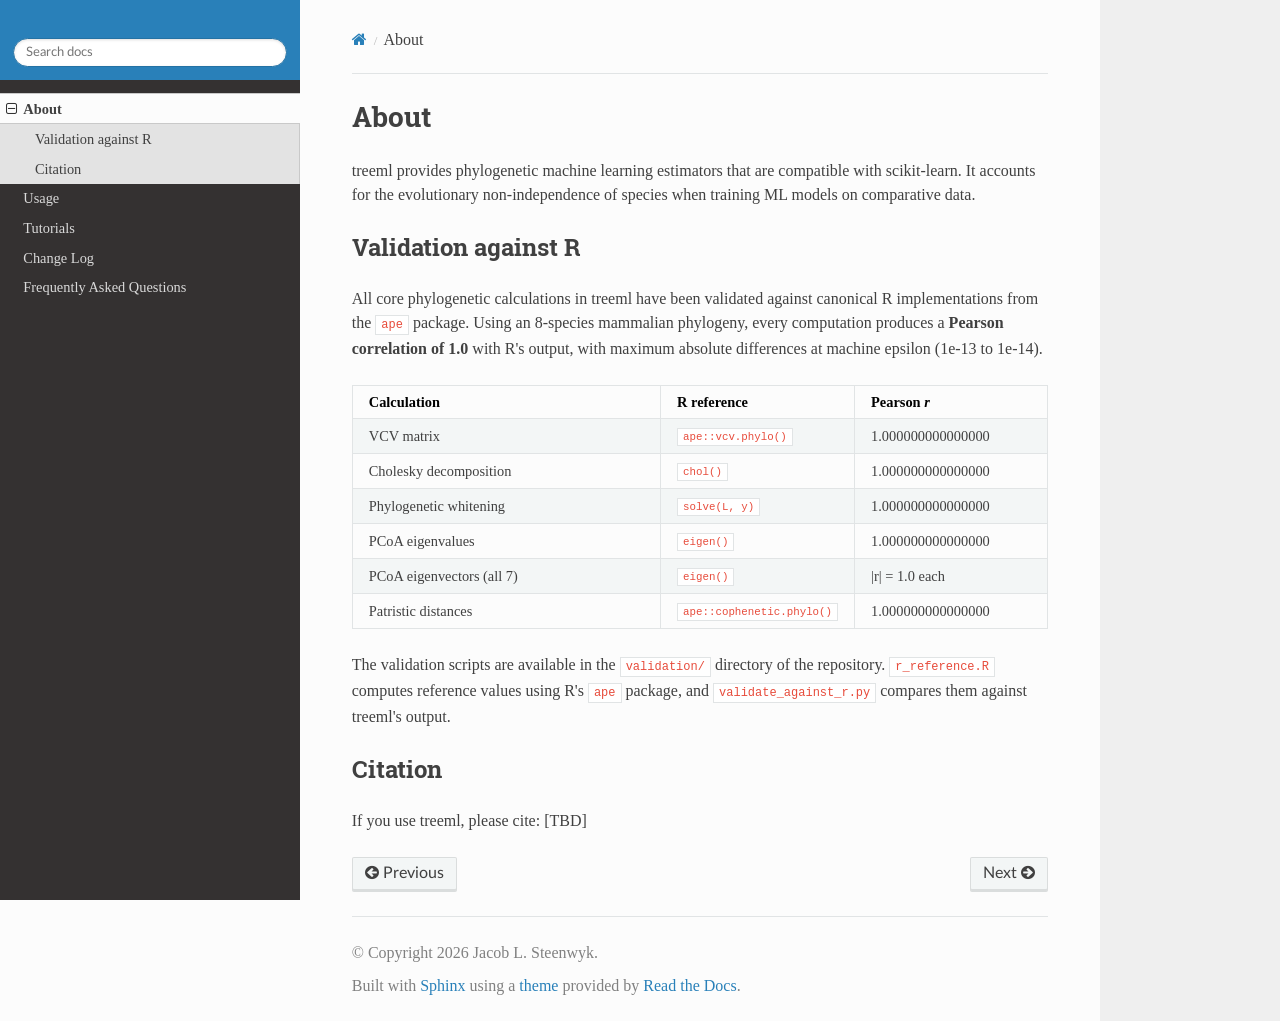
==== about/index.html @ 8e04c106 "Deploying to gh-pages from  @ e925adf69f812563e2891f5ac5f621427a673bbd 🚀" ====
<!DOCTYPE html>
<html class="writer-html5" lang="en" data-content_root="../">
<head>
  <meta charset="utf-8" /><meta name="viewport" content="width=device-width, initial-scale=1" />

  <meta name="viewport" content="width=device-width, initial-scale=1.0" />
  <title>About &mdash; treeml  documentation</title>
      <link rel="stylesheet" type="text/css" href="../_static/pygments.css?v=b86133f3" />
      <link rel="stylesheet" type="text/css" href="../_static/css/theme.css?v=9edc463e" />
      <link rel="stylesheet" type="text/css" href="../_static/custom.css?v=970f03b7" />

  
      <script src="../_static/jquery.js?v=5d32c60e"></script>
      <script src="../_static/_sphinx_javascript_frameworks_compat.js?v=2cd50e6c"></script>
      <script src="../_static/documentation_options.js?v=5929fcd5"></script>
      <script src="../_static/doctools.js?v=fd6eb6e6"></script>
      <script src="../_static/sphinx_highlight.js?v=6ffebe34"></script>
    <script src="../_static/js/theme.js"></script>
    <link rel="index" title="Index" href="../genindex.html" />
    <link rel="search" title="Search" href="../search.html" />
    <link rel="next" title="Usage" href="../usage/index.html" />
    <link rel="prev" title="treeml" href="../index.html" /> 
</head>

<body class="wy-body-for-nav"> 
  <div class="wy-grid-for-nav">
    <nav data-toggle="wy-nav-shift" class="wy-nav-side">
      <div class="wy-side-scroll">
        <div class="wy-side-nav-search" >

          
          
          <a href="../index.html">
            
          </a>
<div role="search">
  <form id="rtd-search-form" class="wy-form" action="../search.html" method="get">
    <input type="text" name="q" placeholder="Search docs" aria-label="Search docs" />
    <input type="hidden" name="check_keywords" value="yes" />
    <input type="hidden" name="area" value="default" />
  </form>
</div>
        </div><div class="wy-menu wy-menu-vertical" data-spy="affix" role="navigation" aria-label="Navigation menu">
              <ul class="current">
<li class="toctree-l1 current"><a class="current reference internal" href="#">About</a><ul>
<li class="toctree-l2"><a class="reference internal" href="#validation-against-r">Validation against R</a></li>
<li class="toctree-l2"><a class="reference internal" href="#citation">Citation</a></li>
</ul>
</li>
<li class="toctree-l1"><a class="reference internal" href="../usage/index.html">Usage</a></li>
<li class="toctree-l1"><a class="reference internal" href="../tutorials/index.html">Tutorials</a></li>
<li class="toctree-l1"><a class="reference internal" href="../change_log/index.html">Change Log</a></li>
<li class="toctree-l1"><a class="reference internal" href="../frequently_asked_questions/index.html">Frequently Asked Questions</a></li>
</ul>

        </div>
      </div>
    </nav>

    <section data-toggle="wy-nav-shift" class="wy-nav-content-wrap"><nav class="wy-nav-top" aria-label="Mobile navigation menu" >
          <i data-toggle="wy-nav-top" class="fa fa-bars"></i>
          <a href="../index.html">treeml</a>
      </nav>

      <div class="wy-nav-content">
        <div class="rst-content">
          <div role="navigation" aria-label="Page navigation">
  <ul class="wy-breadcrumbs">
      <li><a href="../index.html" class="icon icon-home" aria-label="Home"></a></li>
      <li class="breadcrumb-item active">About</li>
      <li class="wy-breadcrumbs-aside">
      </li>
  </ul>
  <hr/>
</div>
          <div role="main" class="document" itemscope="itemscope" itemtype="http://schema.org/Article">
           <div itemprop="articleBody">
             
  <section id="about">
<h1>About<a class="headerlink" href="#about" title="Link to this heading"></a></h1>
<p>treeml provides phylogenetic machine learning estimators that are compatible with
scikit-learn. It accounts for the evolutionary non-independence of species when
training ML models on comparative data.</p>
<section id="validation-against-r">
<h2>Validation against R<a class="headerlink" href="#validation-against-r" title="Link to this heading"></a></h2>
<p>All core phylogenetic calculations in treeml have been validated against canonical
R implementations from the <code class="docutils literal notranslate"><span class="pre">ape</span></code> package. Using an 8-species mammalian phylogeny,
every computation produces a <strong>Pearson correlation of 1.0</strong> with R's output, with
maximum absolute differences at machine epsilon (1e-13 to 1e-14).</p>
<table class="docutils align-default">
<colgroup>
<col style="width: 44.4%" />
<col style="width: 27.8%" />
<col style="width: 27.8%" />
</colgroup>
<thead>
<tr class="row-odd"><th class="head"><p>Calculation</p></th>
<th class="head"><p>R reference</p></th>
<th class="head"><p>Pearson <em>r</em></p></th>
</tr>
</thead>
<tbody>
<tr class="row-even"><td><p>VCV matrix</p></td>
<td><p><code class="docutils literal notranslate"><span class="pre">ape::vcv.phylo()</span></code></p></td>
<td><p>1.000000000000000</p></td>
</tr>
<tr class="row-odd"><td><p>Cholesky decomposition</p></td>
<td><p><code class="docutils literal notranslate"><span class="pre">chol()</span></code></p></td>
<td><p>1.000000000000000</p></td>
</tr>
<tr class="row-even"><td><p>Phylogenetic whitening</p></td>
<td><p><code class="docutils literal notranslate"><span class="pre">solve(L,</span> <span class="pre">y)</span></code></p></td>
<td><p>1.000000000000000</p></td>
</tr>
<tr class="row-odd"><td><p>PCoA eigenvalues</p></td>
<td><p><code class="docutils literal notranslate"><span class="pre">eigen()</span></code></p></td>
<td><p>1.000000000000000</p></td>
</tr>
<tr class="row-even"><td><p>PCoA eigenvectors (all 7)</p></td>
<td><p><code class="docutils literal notranslate"><span class="pre">eigen()</span></code></p></td>
<td><p>|r| = 1.0 each</p></td>
</tr>
<tr class="row-odd"><td><p>Patristic distances</p></td>
<td><p><code class="docutils literal notranslate"><span class="pre">ape::cophenetic.phylo()</span></code></p></td>
<td><p>1.000000000000000</p></td>
</tr>
</tbody>
</table>
<p>The validation scripts are available in the <code class="docutils literal notranslate"><span class="pre">validation/</span></code> directory of the
repository. <code class="docutils literal notranslate"><span class="pre">r_reference.R</span></code> computes reference values using R's <code class="docutils literal notranslate"><span class="pre">ape</span></code> package,
and <code class="docutils literal notranslate"><span class="pre">validate_against_r.py</span></code> compares them against treeml's output.</p>
</section>
<section id="citation">
<h2>Citation<a class="headerlink" href="#citation" title="Link to this heading"></a></h2>
<p>If you use treeml, please cite: [TBD]</p>
</section>
</section>


           </div>
          </div>
          <footer><div class="rst-footer-buttons" role="navigation" aria-label="Footer">
        <a href="../index.html" class="btn btn-neutral float-left" title="treeml" accesskey="p" rel="prev"><span class="fa fa-arrow-circle-left" aria-hidden="true"></span> Previous</a>
        <a href="../usage/index.html" class="btn btn-neutral float-right" title="Usage" accesskey="n" rel="next">Next <span class="fa fa-arrow-circle-right" aria-hidden="true"></span></a>
    </div>

  <hr/>

  <div role="contentinfo">
    <p>&#169; Copyright 2026 Jacob L. Steenwyk.</p>
  </div>

  Built with <a href="https://www.sphinx-doc.org/">Sphinx</a> using a
    <a href="https://github.com/readthedocs/sphinx_rtd_theme">theme</a>
    provided by <a href="https://readthedocs.org">Read the Docs</a>.
   

</footer>
        </div>
      </div>
    </section>
  </div>
  <script>
      jQuery(function () {
          SphinxRtdTheme.Navigation.enable(true);
      });
  </script> 

</body>
</html>
---- _static/pygments.css ----
pre { line-height: 125%; }
td.linenos .normal { color: inherit; background-color: transparent; padding-left: 5px; padding-right: 5px; }
span.linenos { color: inherit; background-color: transparent; padding-left: 5px; padding-right: 5px; }
td.linenos .special { color: #000000; background-color: #ffffc0; padding-left: 5px; padding-right: 5px; }
span.linenos.special { color: #000000; background-color: #ffffc0; padding-left: 5px; padding-right: 5px; }
.highlight .hll { background-color: #ffffcc }
.highlight { background: #f8f8f8; }
.highlight .c { color: #3D7B7B; font-style: italic } /* Comment */
.highlight .err { border: 1px solid #F00 } /* Error */
.highlight .k { color: #008000; font-weight: bold } /* Keyword */
.highlight .o { color: #666 } /* Operator */
.highlight .ch { color: #3D7B7B; font-style: italic } /* Comment.Hashbang */
.highlight .cm { color: #3D7B7B; font-style: italic } /* Comment.Multiline */
.highlight .cp { color: #9C6500 } /* Comment.Preproc */
.highlight .cpf { color: #3D7B7B; font-style: italic } /* Comment.PreprocFile */
.highlight .c1 { color: #3D7B7B; font-style: italic } /* Comment.Single */
.highlight .cs { color: #3D7B7B; font-style: italic } /* Comment.Special */
.highlight .gd { color: #A00000 } /* Generic.Deleted */
.highlight .ge { font-style: italic } /* Generic.Emph */
.highlight .ges { font-weight: bold; font-style: italic } /* Generic.EmphStrong */
.highlight .gr { color: #E40000 } /* Generic.Error */
.highlight .gh { color: #000080; font-weight: bold } /* Generic.Heading */
.highlight .gi { color: #008400 } /* Generic.Inserted */
.highlight .go { color: #717171 } /* Generic.Output */
.highlight .gp { color: #000080; font-weight: bold } /* Generic.Prompt */
.highlight .gs { font-weight: bold } /* Generic.Strong */
.highlight .gu { color: #800080; font-weight: bold } /* Generic.Subheading */
.highlight .gt { color: #04D } /* Generic.Traceback */
.highlight .kc { color: #008000; font-weight: bold } /* Keyword.Constant */
.highlight .kd { color: #008000; font-weight: bold } /* Keyword.Declaration */
.highlight .kn { color: #008000; font-weight: bold } /* Keyword.Namespace */
.highlight .kp { color: #008000 } /* Keyword.Pseudo */
.highlight .kr { color: #008000; font-weight: bold } /* Keyword.Reserved */
.highlight .kt { color: #B00040 } /* Keyword.Type */
.highlight .m { color: #666 } /* Literal.Number */
.highlight .s { color: #BA2121 } /* Literal.String */
.highlight .na { color: #687822 } /* Name.Attribute */
.highlight .nb { color: #008000 } /* Name.Builtin */
.highlight .nc { color: #00F; font-weight: bold } /* Name.Class */
.highlight .no { color: #800 } /* Name.Constant */
.highlight .nd { color: #A2F } /* Name.Decorator */
.highlight .ni { color: #717171; font-weight: bold } /* Name.Entity */
.highlight .ne { color: #CB3F38; font-weight: bold } /* Name.Exception */
.highlight .nf { color: #00F } /* Name.Function */
.highlight .nl { color: #767600 } /* Name.Label */
.highlight .nn { color: #00F; font-weight: bold } /* Name.Namespace */
.highlight .nt { color: #008000; font-weight: bold } /* Name.Tag */
.highlight .nv { color: #19177C } /* Name.Variable */
.highlight .ow { color: #A2F; font-weight: bold } /* Operator.Word */
.highlight .w { color: #BBB } /* Text.Whitespace */
.highlight .mb { color: #666 } /* Literal.Number.Bin */
.highlight .mf { color: #666 } /* Literal.Number.Float */
.highlight .mh { color: #666 } /* Literal.Number.Hex */
.highlight .mi { color: #666 } /* Literal.Number.Integer */
.highlight .mo { color: #666 } /* Literal.Number.Oct */
.highlight .sa { color: #BA2121 } /* Literal.String.Affix */
.highlight .sb { color: #BA2121 } /* Literal.String.Backtick */
.highlight .sc { color: #BA2121 } /* Literal.String.Char */
.highlight .dl { color: #BA2121 } /* Literal.String.Delimiter */
.highlight .sd { color: #BA2121; font-style: italic } /* Literal.String.Doc */
.highlight .s2 { color: #BA2121 } /* Literal.String.Double */
.highlight .se { color: #AA5D1F; font-weight: bold } /* Literal.String.Escape */
.highlight .sh { color: #BA2121 } /* Literal.String.Heredoc */
.highlight .si { color: #A45A77; font-weight: bold } /* Literal.String.Interpol */
.highlight .sx { color: #008000 } /* Literal.String.Other */
.highlight .sr { color: #A45A77 } /* Literal.String.Regex */
.highlight .s1 { color: #BA2121 } /* Literal.String.Single */
.highlight .ss { color: #19177C } /* Literal.String.Symbol */
.highlight .bp { color: #008000 } /* Name.Builtin.Pseudo */
.highlight .fm { color: #00F } /* Name.Function.Magic */
.highlight .vc { color: #19177C } /* Name.Variable.Class */
.highlight .vg { color: #19177C } /* Name.Variable.Global */
.highlight .vi { color: #19177C } /* Name.Variable.Instance */
.highlight .vm { color: #19177C } /* Name.Variable.Magic */
.highlight .il { color: #666 } /* Literal.Number.Integer.Long */
---- _static/css/theme.css ----
html{box-sizing:border-box}*,:after,:before{box-sizing:inherit}article,aside,details,figcaption,figure,footer,header,hgroup,nav,section{display:block}audio,canvas,video{display:inline-block;*display:inline;*zoom:1}[hidden],audio:not([controls]){display:none}*{-webkit-box-sizing:border-box;-moz-box-sizing:border-box;box-sizing:border-box}html{font-size:100%;-webkit-text-size-adjust:100%;-ms-text-size-adjust:100%}body{margin:0}a:active,a:hover{outline:0}abbr[title]{border-bottom:1px dotted}b,strong{font-weight:700}blockquote{margin:0}dfn{font-style:italic}ins{background:#ff9;text-decoration:none}ins,mark{color:#000}mark{background:#ff0;font-style:italic;font-weight:700}.rst-content code,.rst-content tt,code,kbd,pre,samp{font-family:monospace,serif;_font-family:courier new,monospace;font-size:1em}pre{white-space:pre}q{quotes:none}q:after,q:before{content:"";content:none}small{font-size:85%}sub,sup{font-size:75%;line-height:0;position:relative;vertical-align:baseline}sup{top:-.5em}sub{bottom:-.25em}dl,ol,ul{margin:0;padding:0;list-style:none;list-style-image:none}li{list-style:none}dd{margin:0}img{border:0;-ms-interpolation-mode:bicubic;vertical-align:middle;max-width:100%}svg:not(:root){overflow:hidden}figure,form{margin:0}label{cursor:pointer}button,input,select,textarea{font-size:100%;margin:0;vertical-align:baseline;*vertical-align:middle}button,input{line-height:normal}button,input[type=button],input[type=reset],input[type=submit]{cursor:pointer;-webkit-appearance:button;*overflow:visible}button[disabled],input[disabled]{cursor:default}input[type=search]{-webkit-appearance:textfield;-moz-box-sizing:content-box;-webkit-box-sizing:content-box;box-sizing:content-box}textarea{resize:vertical}table{border-collapse:collapse;border-spacing:0}td{vertical-align:top}.chromeframe{margin:.2em 0;background:#ccc;color:#000;padding:.2em 0}.ir{display:block;border:0;text-indent:-999em;overflow:hidden;background-color:transparent;background-repeat:no-repeat;text-align:left;direction:ltr;*line-height:0}.ir br{display:none}.hidden{display:none!important;visibility:hidden}.visuallyhidden{border:0;clip:rect(0 0 0 0);height:1px;margin:-1px;overflow:hidden;padding:0;position:absolute;width:1px}.visuallyhidden.focusable:active,.visuallyhidden.focusable:focus{clip:auto;height:auto;margin:0;overflow:visible;position:static;width:auto}.invisible{visibility:hidden}.relative{position:relative}big,small{font-size:100%}@media print{body,html,section{background:none!important}*{box-shadow:none!important;text-shadow:none!important;filter:none!important;-ms-filter:none!important}a,a:visited{text-decoration:underline}.ir a:after,a[href^="#"]:after,a[href^="javascript:"]:after{content:""}blockquote,pre{page-break-inside:avoid}thead{display:table-header-group}img,tr{page-break-inside:avoid}img{max-width:100%!important}@page{margin:.5cm}.rst-content .toctree-wrapper>p.caption,h2,h3,p{orphans:3;widows:3}.rst-content .toctree-wrapper>p.caption,h2,h3{page-break-after:avoid}}.btn,.fa:before,.icon:before,.rst-content .admonition,.rst-content .admonition-title:before,.rst-content .admonition-todo,.rst-content .attention,.rst-content .caution,.rst-content .code-block-caption .headerlink:before,.rst-content .danger,.rst-content .eqno .headerlink:before,.rst-content .error,.rst-content .hint,.rst-content .important,.rst-content .note,.rst-content .seealso,.rst-content .tip,.rst-content .warning,.rst-content code.download span:first-child:before,.rst-content dl dt .headerlink:before,.rst-content h1 .headerlink:before,.rst-content h2 .headerlink:before,.rst-content h3 .headerlink:before,.rst-content h4 .headerlink:before,.rst-content h5 .headerlink:before,.rst-content h6 .headerlink:before,.rst-content p.caption .headerlink:before,.rst-content p .headerlink:before,.rst-content table>caption .headerlink:before,.rst-content tt.download span:first-child:before,.wy-alert,.wy-dropdown .caret:before,.wy-inline-validate.wy-inline-validate-danger .wy-input-context:before,.wy-inline-validate.wy-inline-validate-info .wy-input-context:before,.wy-inline-validate.wy-inline-validate-success .wy-input-context:before,.wy-inline-validate.wy-inline-validate-warning .wy-input-context:before,.wy-menu-vertical li.current>a button.toctree-expand:before,.wy-menu-vertical li.on a button.toctree-expand:before,.wy-menu-vertical li button.toctree-expand:before,input[type=color],input[type=date],input[type=datetime-local],input[type=datetime],input[type=email],input[type=month],input[type=number],input[type=password],input[type=search],input[type=tel],input[type=text],input[type=time],input[type=url],input[type=week],select,textarea{-webkit-font-smoothing:antialiased}.clearfix{*zoom:1}.clearfix:after,.clearfix:before{display:table;content:""}.clearfix:after{clear:both}/*!
 *  Font Awesome 4.7.0 by @davegandy - http://fontawesome.io - @fontawesome
 *  License - http://fontawesome.io/license (Font: SIL OFL 1.1, CSS: MIT License)
 */@font-face{font-family:FontAwesome;src:url(fonts/fontawesome-webfont.eot?674f50d287a8c48dc19ba404d20fe713);src:url(fonts/fontawesome-webfont.eot?674f50d287a8c48dc19ba404d20fe713?#iefix&v=4.7.0) format("embedded-opentype"),url(fonts/fontawesome-webfont.woff2?af7ae505a9eed503f8b8e6982036873e) format("woff2"),url(fonts/fontawesome-webfont.woff?fee66e712a8a08eef5805a46892932ad) format("woff"),url(fonts/fontawesome-webfont.ttf?b06871f281fee6b241d60582ae9369b9) format("truetype"),url(fonts/fontawesome-webfont.svg?912ec66d7572ff821749319396470bde#fontawesomeregular) format("svg");font-weight:400;font-style:normal}.fa,.icon,.rst-content .admonition-title,.rst-content .code-block-caption .headerlink,.rst-content .eqno .headerlink,.rst-content code.download span:first-child,.rst-content dl dt .headerlink,.rst-content h1 .headerlink,.rst-content h2 .headerlink,.rst-content h3 .headerlink,.rst-content h4 .headerlink,.rst-content h5 .headerlink,.rst-content h6 .headerlink,.rst-content p.caption .headerlink,.rst-content p .headerlink,.rst-content table>caption .headerlink,.rst-content tt.download span:first-child,.wy-menu-vertical li.current>a button.toctree-expand,.wy-menu-vertical li.on a button.toctree-expand,.wy-menu-vertical li button.toctree-expand{display:inline-block;font:normal normal normal 14px/1 FontAwesome;font-size:inherit;text-rendering:auto;-webkit-font-smoothing:antialiased;-moz-osx-font-smoothing:grayscale}.fa-lg{font-size:1.33333em;line-height:.75em;vertical-align:-15%}.fa-2x{font-size:2em}.fa-3x{font-size:3em}.fa-4x{font-size:4em}.fa-5x{font-size:5em}.fa-fw{width:1.28571em;text-align:center}.fa-ul{padding-left:0;margin-left:2.14286em;list-style-type:none}.fa-ul>li{position:relative}.fa-li{position:absolute;left:-2.14286em;width:2.14286em;top:.14286em;text-align:center}.fa-li.fa-lg{left:-1.85714em}.fa-border{padding:.2em .25em .15em;border:.08em solid #eee;border-radius:.1em}.fa-pull-left{float:left}.fa-pull-right{float:right}.fa-pull-left.icon,.fa.fa-pull-left,.rst-content .code-block-caption .fa-pull-left.headerlink,.rst-content .eqno .fa-pull-left.headerlink,.rst-content .fa-pull-left.admonition-title,.rst-content code.download span.fa-pull-left:first-child,.rst-content dl dt .fa-pull-left.headerlink,.rst-content h1 .fa-pull-left.headerlink,.rst-content h2 .fa-pull-left.headerlink,.rst-content h3 .fa-pull-left.headerlink,.rst-content h4 .fa-pull-left.headerlink,.rst-content h5 .fa-pull-left.headerlink,.rst-content h6 .fa-pull-left.headerlink,.rst-content p .fa-pull-left.headerlink,.rst-content table>caption .fa-pull-left.headerlink,.rst-content tt.download span.fa-pull-left:first-child,.wy-menu-vertical li.current>a button.fa-pull-left.toctree-expand,.wy-menu-vertical li.on a button.fa-pull-left.toctree-expand,.wy-menu-vertical li button.fa-pull-left.toctree-expand{margin-right:.3em}.fa-pull-right.icon,.fa.fa-pull-right,.rst-content .code-block-caption .fa-pull-right.headerlink,.rst-content .eqno .fa-pull-right.headerlink,.rst-content .fa-pull-right.admonition-title,.rst-content code.download span.fa-pull-right:first-child,.rst-content dl dt .fa-pull-right.headerlink,.rst-content h1 .fa-pull-right.headerlink,.rst-content h2 .fa-pull-right.headerlink,.rst-content h3 .fa-pull-right.headerlink,.rst-content h4 .fa-pull-right.headerlink,.rst-content h5 .fa-pull-right.headerlink,.rst-content h6 .fa-pull-right.headerlink,.rst-content p .fa-pull-right.headerlink,.rst-content table>caption .fa-pull-right.headerlink,.rst-content tt.download span.fa-pull-right:first-child,.wy-menu-vertical li.current>a button.fa-pull-right.toctree-expand,.wy-menu-vertical li.on a button.fa-pull-right.toctree-expand,.wy-menu-vertical li button.fa-pull-right.toctree-expand{margin-left:.3em}.pull-right{float:right}.pull-left{float:left}.fa.pull-left,.pull-left.icon,.rst-content .code-block-caption .pull-left.headerlink,.rst-content .eqno .pull-left.headerlink,.rst-content .pull-left.admonition-title,.rst-content code.download span.pull-left:first-child,.rst-content dl dt .pull-left.headerlink,.rst-content h1 .pull-left.headerlink,.rst-content h2 .pull-left.headerlink,.rst-content h3 .pull-left.headerlink,.rst-content h4 .pull-left.headerlink,.rst-content h5 .pull-left.headerlink,.rst-content h6 .pull-left.headerlink,.rst-content p .pull-left.headerlink,.rst-content table>caption .pull-left.headerlink,.rst-content tt.download span.pull-left:first-child,.wy-menu-vertical li.current>a button.pull-left.toctree-expand,.wy-menu-vertical li.on a button.pull-left.toctree-expand,.wy-menu-vertical li button.pull-left.toctree-expand{margin-right:.3em}.fa.pull-right,.pull-right.icon,.rst-content .code-block-caption .pull-right.headerlink,.rst-content .eqno .pull-right.headerlink,.rst-content .pull-right.admonition-title,.rst-content code.download span.pull-right:first-child,.rst-content dl dt .pull-right.headerlink,.rst-content h1 .pull-right.headerlink,.rst-content h2 .pull-right.headerlink,.rst-content h3 .pull-right.headerlink,.rst-content h4 .pull-right.headerlink,.rst-content h5 .pull-right.headerlink,.rst-content h6 .pull-right.headerlink,.rst-content p .pull-right.headerlink,.rst-content table>caption .pull-right.headerlink,.rst-content tt.download span.pull-right:first-child,.wy-menu-vertical li.current>a button.pull-right.toctree-expand,.wy-menu-vertical li.on a button.pull-right.toctree-expand,.wy-menu-vertical li button.pull-right.toctree-expand{margin-left:.3em}.fa-spin{-webkit-animation:fa-spin 2s linear infinite;animation:fa-spin 2s linear infinite}.fa-pulse{-webkit-animation:fa-spin 1s steps(8) infinite;animation:fa-spin 1s steps(8) infinite}@-webkit-keyframes fa-spin{0%{-webkit-transform:rotate(0deg);transform:rotate(0deg)}to{-webkit-transform:rotate(359deg);transform:rotate(359deg)}}@keyframes fa-spin{0%{-webkit-transform:rotate(0deg);transform:rotate(0deg)}to{-webkit-transform:rotate(359deg);transform:rotate(359deg)}}.fa-rotate-90{-ms-filter:"progid:DXImageTransform.Microsoft.BasicImage(rotation=1)";-webkit-transform:rotate(90deg);-ms-transform:rotate(90deg);transform:rotate(90deg)}.fa-rotate-180{-ms-filter:"progid:DXImageTransform.Microsoft.BasicImage(rotation=2)";-webkit-transform:rotate(180deg);-ms-transform:rotate(180deg);transform:rotate(180deg)}.fa-rotate-270{-ms-filter:"progid:DXImageTransform.Microsoft.BasicImage(rotation=3)";-webkit-transform:rotate(270deg);-ms-transform:rotate(270deg);transform:rotate(270deg)}.fa-flip-horizontal{-ms-filter:"progid:DXImageTransform.Microsoft.BasicImage(rotation=0, mirror=1)";-webkit-transform:scaleX(-1);-ms-transform:scaleX(-1);transform:scaleX(-1)}.fa-flip-vertical{-ms-filter:"progid:DXImageTransform.Microsoft.BasicImage(rotation=2, mirror=1)";-webkit-transform:scaleY(-1);-ms-transform:scaleY(-1);transform:scaleY(-1)}:root .fa-flip-horizontal,:root .fa-flip-vertical,:root .fa-rotate-90,:root .fa-rotate-180,:root .fa-rotate-270{filter:none}.fa-stack{position:relative;display:inline-block;width:2em;height:2em;line-height:2em;vertical-align:middle}.fa-stack-1x,.fa-stack-2x{position:absolute;left:0;width:100%;text-align:center}.fa-stack-1x{line-height:inherit}.fa-stack-2x{font-size:2em}.fa-inverse{color:#fff}.fa-glass:before{content:""}.fa-music:before{content:""}.fa-search:before,.icon-search:before{content:""}.fa-envelope-o:before{content:""}.fa-heart:before{content:""}.fa-star:before{content:""}.fa-star-o:before{content:""}.fa-user:before{content:""}.fa-film:before{content:""}.fa-th-large:before{content:""}.fa-th:before{content:""}.fa-th-list:before{content:""}.fa-check:before{content:""}.fa-close:before,.fa-remove:before,.fa-times:before{content:""}.fa-search-plus:before{content:""}.fa-search-minus:before{content:""}.fa-power-off:before{content:""}.fa-signal:before{content:""}.fa-cog:before,.fa-gear:before{content:""}.fa-trash-o:before{content:""}.fa-home:before,.icon-home:before{content:""}.fa-file-o:before{content:""}.fa-clock-o:before{content:""}.fa-road:before{content:""}.fa-download:before,.rst-content code.download span:first-child:before,.rst-content tt.download span:first-child:before{content:""}.fa-arrow-circle-o-down:before{content:""}.fa-arrow-circle-o-up:before{content:""}.fa-inbox:before{content:""}.fa-play-circle-o:before{content:""}.fa-repeat:before,.fa-rotate-right:before{content:""}.fa-refresh:before{content:""}.fa-list-alt:before{content:""}.fa-lock:before{content:""}.fa-flag:before{content:""}.fa-headphones:before{content:""}.fa-volume-off:before{content:""}.fa-volume-down:before{content:""}.fa-volume-up:before{content:""}.fa-qrcode:before{content:""}.fa-barcode:before{content:""}.fa-tag:before{content:""}.fa-tags:before{content:""}.fa-book:before,.icon-book:before{content:""}.fa-bookmark:before{content:""}.fa-print:before{content:""}.fa-camera:before{content:""}.fa-font:before{content:""}.fa-bold:before{content:""}.fa-italic:before{content:""}.fa-text-height:before{content:""}.fa-text-width:before{content:""}.fa-align-left:before{content:""}.fa-align-center:before{content:""}.fa-align-right:before{content:""}.fa-align-justify:before{content:""}.fa-list:before{content:""}.fa-dedent:before,.fa-outdent:before{content:""}.fa-indent:before{content:""}.fa-video-camera:before{content:""}.fa-image:before,.fa-photo:before,.fa-picture-o:before{content:""}.fa-pencil:before{content:""}.fa-map-marker:before{content:""}.fa-adjust:before{content:""}.fa-tint:before{content:""}.fa-edit:before,.fa-pencil-square-o:before{content:""}.fa-share-square-o:before{content:""}.fa-check-square-o:before{content:""}.fa-arrows:before{content:""}.fa-step-backward:before{content:""}.fa-fast-backward:before{content:""}.fa-backward:before{content:""}.fa-play:before{content:""}.fa-pause:before{content:""}.fa-stop:before{content:""}.fa-forward:before{content:""}.fa-fast-forward:before{content:""}.fa-step-forward:before{content:""}.fa-eject:before{content:""}.fa-chevron-left:before{content:""}.fa-chevron-right:before{content:""}.fa-plus-circle:before{content:""}.fa-minus-circle:before{content:""}.fa-times-circle:before,.wy-inline-validate.wy-inline-validate-danger .wy-input-context:before{content:""}.fa-check-circle:before,.wy-inline-validate.wy-inline-validate-success .wy-input-context:before{content:""}.fa-question-circle:before{content:""}.fa-info-circle:before{content:""}.fa-crosshairs:before{content:""}.fa-times-circle-o:before{content:""}.fa-check-circle-o:before{content:""}.fa-ban:before{content:""}.fa-arrow-left:before{content:""}.fa-arrow-right:before{content:""}.fa-arrow-up:before{content:""}.fa-arrow-down:before{content:""}.fa-mail-forward:before,.fa-share:before{content:""}.fa-expand:before{content:""}.fa-compress:before{content:""}.fa-plus:before{content:""}.fa-minus:before{content:""}.fa-asterisk:before{content:""}.fa-exclamation-circle:before,.rst-content .admonition-title:before,.wy-inline-validate.wy-inline-validate-info .wy-input-context:before,.wy-inline-validate.wy-inline-validate-warning .wy-input-context:before{content:""}.fa-gift:before{content:""}.fa-leaf:before{content:""}.fa-fire:before,.icon-fire:before{content:""}.fa-eye:before{content:""}.fa-eye-slash:before{content:""}.fa-exclamation-triangle:before,.fa-warning:before{content:""}.fa-plane:before{content:""}.fa-calendar:before{content:""}.fa-random:before{content:""}.fa-comment:before{content:""}.fa-magnet:before{content:""}.fa-chevron-up:before{content:""}.fa-chevron-down:before{content:""}.fa-retweet:before{content:""}.fa-shopping-cart:before{content:""}.fa-folder:before{content:""}.fa-folder-open:before{content:""}.fa-arrows-v:before{content:""}.fa-arrows-h:before{content:""}.fa-bar-chart-o:before,.fa-bar-chart:before{content:""}.fa-twitter-square:before{content:""}.fa-facebook-square:before{content:""}.fa-camera-retro:before{content:""}.fa-key:before{content:""}.fa-cogs:before,.fa-gears:before{content:""}.fa-comments:before{content:""}.fa-thumbs-o-up:before{content:""}.fa-thumbs-o-down:before{content:""}.fa-star-half:before{content:""}.fa-heart-o:before{content:""}.fa-sign-out:before{content:""}.fa-linkedin-square:before{content:""}.fa-thumb-tack:before{content:""}.fa-external-link:before{content:""}.fa-sign-in:before{content:""}.fa-trophy:before{content:""}.fa-github-square:before{content:""}.fa-upload:before{content:""}.fa-lemon-o:before{content:""}.fa-phone:before{content:""}.fa-square-o:before{content:""}.fa-bookmark-o:before{content:""}.fa-phone-square:before{content:""}.fa-twitter:before{content:""}.fa-facebook-f:before,.fa-facebook:before{content:""}.fa-github:before,.icon-github:before{content:""}.fa-unlock:before{content:""}.fa-credit-card:before{content:""}.fa-feed:before,.fa-rss:before{content:""}.fa-hdd-o:before{content:""}.fa-bullhorn:before{content:""}.fa-bell:before{content:""}.fa-certificate:before{content:""}.fa-hand-o-right:before{content:""}.fa-hand-o-left:before{content:""}.fa-hand-o-up:before{content:""}.fa-hand-o-down:before{content:""}.fa-arrow-circle-left:before,.icon-circle-arrow-left:before{content:""}.fa-arrow-circle-right:before,.icon-circle-arrow-right:before{content:""}.fa-arrow-circle-up:before{content:""}.fa-arrow-circle-down:before{content:""}.fa-globe:before{content:""}.fa-wrench:before{content:""}.fa-tasks:before{content:""}.fa-filter:before{content:""}.fa-briefcase:before{content:""}.fa-arrows-alt:before{content:""}.fa-group:before,.fa-users:before{content:""}.fa-chain:before,.fa-link:before,.icon-link:before{content:""}.fa-cloud:before{content:""}.fa-flask:before{content:""}.fa-cut:before,.fa-scissors:before{content:""}.fa-copy:before,.fa-files-o:before{content:""}.fa-paperclip:before{content:""}.fa-floppy-o:before,.fa-save:before{content:""}.fa-square:before{content:""}.fa-bars:before,.fa-navicon:before,.fa-reorder:before{content:""}.fa-list-ul:before{content:""}.fa-list-ol:before{content:""}.fa-strikethrough:before{content:""}.fa-underline:before{content:""}.fa-table:before{content:""}.fa-magic:before{content:""}.fa-truck:before{content:""}.fa-pinterest:before{content:""}.fa-pinterest-square:before{content:""}.fa-google-plus-square:before{content:""}.fa-google-plus:before{content:""}.fa-money:before{content:""}.fa-caret-down:before,.icon-caret-down:before,.wy-dropdown .caret:before{content:""}.fa-caret-up:before{content:""}.fa-caret-left:before{content:""}.fa-caret-right:before{content:""}.fa-columns:before{content:""}.fa-sort:before,.fa-unsorted:before{content:""}.fa-sort-desc:before,.fa-sort-down:before{content:""}.fa-sort-asc:before,.fa-sort-up:before{content:""}.fa-envelope:before{content:""}.fa-linkedin:before{content:""}.fa-rotate-left:before,.fa-undo:before{content:""}.fa-gavel:before,.fa-legal:before{content:""}.fa-dashboard:before,.fa-tachometer:before{content:""}.fa-comment-o:before{content:""}.fa-comments-o:before{content:""}.fa-bolt:before,.fa-flash:before{content:""}.fa-sitemap:before{content:""}.fa-umbrella:before{content:""}.fa-clipboard:before,.fa-paste:before{content:""}.fa-lightbulb-o:before{content:""}.fa-exchange:before{content:""}.fa-cloud-download:before{content:""}.fa-cloud-upload:before{content:""}.fa-user-md:before{content:""}.fa-stethoscope:before{content:""}.fa-suitcase:before{content:""}.fa-bell-o:before{content:""}.fa-coffee:before{content:""}.fa-cutlery:before{content:""}.fa-file-text-o:before{content:""}.fa-building-o:before{content:""}.fa-hospital-o:before{content:""}.fa-ambulance:before{content:""}.fa-medkit:before{content:""}.fa-fighter-jet:before{content:""}.fa-beer:before{content:""}.fa-h-square:before{content:""}.fa-plus-square:before{content:""}.fa-angle-double-left:before{content:""}.fa-angle-double-right:before{content:""}.fa-angle-double-up:before{content:""}.fa-angle-double-down:before{content:""}.fa-angle-left:before{content:""}.fa-angle-right:before{content:""}.fa-angle-up:before{content:""}.fa-angle-down:before{content:""}.fa-desktop:before{content:""}.fa-laptop:before{content:""}.fa-tablet:before{content:""}.fa-mobile-phone:before,.fa-mobile:before{content:""}.fa-circle-o:before{content:""}.fa-quote-left:before{content:""}.fa-quote-right:before{content:""}.fa-spinner:before{content:""}.fa-circle:before{content:""}.fa-mail-reply:before,.fa-reply:before{content:""}.fa-github-alt:before{content:""}.fa-folder-o:before{content:""}.fa-folder-open-o:before{content:""}.fa-smile-o:before{content:""}.fa-frown-o:before{content:""}.fa-meh-o:before{content:""}.fa-gamepad:before{content:""}.fa-keyboard-o:before{content:""}.fa-flag-o:before{content:""}.fa-flag-checkered:before{content:""}.fa-terminal:before{content:""}.fa-code:before{content:""}.fa-mail-reply-all:before,.fa-reply-all:before{content:""}.fa-star-half-empty:before,.fa-star-half-full:before,.fa-star-half-o:before{content:""}.fa-location-arrow:before{content:""}.fa-crop:before{content:""}.fa-code-fork:before{content:""}.fa-chain-broken:before,.fa-unlink:before{content:""}.fa-question:before{content:""}.fa-info:before{content:""}.fa-exclamation:before{content:""}.fa-superscript:before{content:""}.fa-subscript:before{content:""}.fa-eraser:before{content:""}.fa-puzzle-piece:before{content:""}.fa-microphone:before{content:""}.fa-microphone-slash:before{content:""}.fa-shield:before{content:""}.fa-calendar-o:before{content:""}.fa-fire-extinguisher:before{content:""}.fa-rocket:before{content:""}.fa-maxcdn:before{content:""}.fa-chevron-circle-left:before{content:""}.fa-chevron-circle-right:before{content:""}.fa-chevron-circle-up:before{content:""}.fa-chevron-circle-down:before{content:""}.fa-html5:before{content:""}.fa-css3:before{content:""}.fa-anchor:before{content:""}.fa-unlock-alt:before{content:""}.fa-bullseye:before{content:""}.fa-ellipsis-h:before{content:""}.fa-ellipsis-v:before{content:""}.fa-rss-square:before{content:""}.fa-play-circle:before{content:""}.fa-ticket:before{content:""}.fa-minus-square:before{content:""}.fa-minus-square-o:before,.wy-menu-vertical li.current>a button.toctree-expand:before,.wy-menu-vertical li.on a button.toctree-expand:before{content:""}.fa-level-up:before{content:""}.fa-level-down:before{content:""}.fa-check-square:before{content:""}.fa-pencil-square:before{content:""}.fa-external-link-square:before{content:""}.fa-share-square:before{content:""}.fa-compass:before{content:""}.fa-caret-square-o-down:before,.fa-toggle-down:before{content:""}.fa-caret-square-o-up:before,.fa-toggle-up:before{content:""}.fa-caret-square-o-right:before,.fa-toggle-right:before{content:""}.fa-eur:before,.fa-euro:before{content:""}.fa-gbp:before{content:""}.fa-dollar:before,.fa-usd:before{content:""}.fa-inr:before,.fa-rupee:before{content:""}.fa-cny:before,.fa-jpy:before,.fa-rmb:before,.fa-yen:before{content:""}.fa-rouble:before,.fa-rub:before,.fa-ruble:before{content:""}.fa-krw:before,.fa-won:before{content:""}.fa-bitcoin:before,.fa-btc:before{content:""}.fa-file:before{content:""}.fa-file-text:before{content:""}.fa-sort-alpha-asc:before{content:""}.fa-sort-alpha-desc:before{content:""}.fa-sort-amount-asc:before{content:""}.fa-sort-amount-desc:before{content:""}.fa-sort-numeric-asc:before{content:""}.fa-sort-numeric-desc:before{content:""}.fa-thumbs-up:before{content:""}.fa-thumbs-down:before{content:""}.fa-youtube-square:before{content:""}.fa-youtube:before{content:""}.fa-xing:before{content:""}.fa-xing-square:before{content:""}.fa-youtube-play:before{content:""}.fa-dropbox:before{content:""}.fa-stack-overflow:before{content:""}.fa-instagram:before{content:""}.fa-flickr:before{content:""}.fa-adn:before{content:""}.fa-bitbucket:before,.icon-bitbucket:before{content:""}.fa-bitbucket-square:before{content:""}.fa-tumblr:before{content:""}.fa-tumblr-square:before{content:""}.fa-long-arrow-down:before{content:""}.fa-long-arrow-up:before{content:""}.fa-long-arrow-left:before{content:""}.fa-long-arrow-right:before{content:""}.fa-apple:before{content:""}.fa-windows:before{content:""}.fa-android:before{content:""}.fa-linux:before{content:""}.fa-dribbble:before{content:""}.fa-skype:before{content:""}.fa-foursquare:before{content:""}.fa-trello:before{content:""}.fa-female:before{content:""}.fa-male:before{content:""}.fa-gittip:before,.fa-gratipay:before{content:""}.fa-sun-o:before{content:""}.fa-moon-o:before{content:""}.fa-archive:before{content:""}.fa-bug:before{content:""}.fa-vk:before{content:""}.fa-weibo:before{content:""}.fa-renren:before{content:""}.fa-pagelines:before{content:""}.fa-stack-exchange:before{content:""}.fa-arrow-circle-o-right:before{content:""}.fa-arrow-circle-o-left:before{content:""}.fa-caret-square-o-left:before,.fa-toggle-left:before{content:""}.fa-dot-circle-o:before{content:""}.fa-wheelchair:before{content:""}.fa-vimeo-square:before{content:""}.fa-try:before,.fa-turkish-lira:before{content:""}.fa-plus-square-o:before,.wy-menu-vertical li button.toctree-expand:before{content:""}.fa-space-shuttle:before{content:""}.fa-slack:before{content:""}.fa-envelope-square:before{content:""}.fa-wordpress:before{content:""}.fa-openid:before{content:""}.fa-bank:before,.fa-institution:before,.fa-university:before{content:""}.fa-graduation-cap:before,.fa-mortar-board:before{content:""}.fa-yahoo:before{content:""}.fa-google:before{content:""}.fa-reddit:before{content:""}.fa-reddit-square:before{content:""}.fa-stumbleupon-circle:before{content:""}.fa-stumbleupon:before{content:""}.fa-delicious:before{content:""}.fa-digg:before{content:""}.fa-pied-piper-pp:before{content:""}.fa-pied-piper-alt:before{content:""}.fa-drupal:before{content:""}.fa-joomla:before{content:""}.fa-language:before{content:""}.fa-fax:before{content:""}.fa-building:before{content:""}.fa-child:before{content:""}.fa-paw:before{content:""}.fa-spoon:before{content:""}.fa-cube:before{content:""}.fa-cubes:before{content:""}.fa-behance:before{content:""}.fa-behance-square:before{content:""}.fa-steam:before{content:""}.fa-steam-square:before{content:""}.fa-recycle:before{content:""}.fa-automobile:before,.fa-car:before{content:""}.fa-cab:before,.fa-taxi:before{content:""}.fa-tree:before{content:""}.fa-spotify:before{content:""}.fa-deviantart:before{content:""}.fa-soundcloud:before{content:""}.fa-database:before{content:""}.fa-file-pdf-o:before{content:""}.fa-file-word-o:before{content:""}.fa-file-excel-o:before{content:""}.fa-file-powerpoint-o:before{content:""}.fa-file-image-o:before,.fa-file-photo-o:before,.fa-file-picture-o:before{content:""}.fa-file-archive-o:before,.fa-file-zip-o:before{content:""}.fa-file-audio-o:before,.fa-file-sound-o:before{content:""}.fa-file-movie-o:before,.fa-file-video-o:before{content:""}.fa-file-code-o:before{content:""}.fa-vine:before{content:""}.fa-codepen:before{content:""}.fa-jsfiddle:before{content:""}.fa-life-bouy:before,.fa-life-buoy:before,.fa-life-ring:before,.fa-life-saver:before,.fa-support:before{content:""}.fa-circle-o-notch:before{content:""}.fa-ra:before,.fa-rebel:before,.fa-resistance:before{content:""}.fa-empire:before,.fa-ge:before{content:""}.fa-git-square:before{content:""}.fa-git:before{content:""}.fa-hacker-news:before,.fa-y-combinator-square:before,.fa-yc-square:before{content:""}.fa-tencent-weibo:before{content:""}.fa-qq:before{content:""}.fa-wechat:before,.fa-weixin:before{content:""}.fa-paper-plane:before,.fa-send:before{content:""}.fa-paper-plane-o:before,.fa-send-o:before{content:""}.fa-history:before{content:""}.fa-circle-thin:before{content:""}.fa-header:before{content:""}.fa-paragraph:before{content:""}.fa-sliders:before{content:""}.fa-share-alt:before{content:""}.fa-share-alt-square:before{content:""}.fa-bomb:before{content:""}.fa-futbol-o:before,.fa-soccer-ball-o:before{content:""}.fa-tty:before{content:""}.fa-binoculars:before{content:""}.fa-plug:before{content:""}.fa-slideshare:before{content:""}.fa-twitch:before{content:""}.fa-yelp:before{content:""}.fa-newspaper-o:before{content:""}.fa-wifi:before{content:""}.fa-calculator:before{content:""}.fa-paypal:before{content:""}.fa-google-wallet:before{content:""}.fa-cc-visa:before{content:""}.fa-cc-mastercard:before{content:""}.fa-cc-discover:before{content:""}.fa-cc-amex:before{content:""}.fa-cc-paypal:before{content:""}.fa-cc-stripe:before{content:""}.fa-bell-slash:before{content:""}.fa-bell-slash-o:before{content:""}.fa-trash:before{content:""}.fa-copyright:before{content:""}.fa-at:before{content:""}.fa-eyedropper:before{content:""}.fa-paint-brush:before{content:""}.fa-birthday-cake:before{content:""}.fa-area-chart:before{content:""}.fa-pie-chart:before{content:""}.fa-line-chart:before{content:""}.fa-lastfm:before{content:""}.fa-lastfm-square:before{content:""}.fa-toggle-off:before{content:""}.fa-toggle-on:before{content:""}.fa-bicycle:before{content:""}.fa-bus:before{content:""}.fa-ioxhost:before{content:""}.fa-angellist:before{content:""}.fa-cc:before{content:""}.fa-ils:before,.fa-shekel:before,.fa-sheqel:before{content:""}.fa-meanpath:before{content:""}.fa-buysellads:before{content:""}.fa-connectdevelop:before{content:""}.fa-dashcube:before{content:""}.fa-forumbee:before{content:""}.fa-leanpub:before{content:""}.fa-sellsy:before{content:""}.fa-shirtsinbulk:before{content:""}.fa-simplybuilt:before{content:""}.fa-skyatlas:before{content:""}.fa-cart-plus:before{content:""}.fa-cart-arrow-down:before{content:""}.fa-diamond:before{content:""}.fa-ship:before{content:""}.fa-user-secret:before{content:""}.fa-motorcycle:before{content:""}.fa-street-view:before{content:""}.fa-heartbeat:before{content:""}.fa-venus:before{content:""}.fa-mars:before{content:""}.fa-mercury:before{content:""}.fa-intersex:before,.fa-transgender:before{content:""}.fa-transgender-alt:before{content:""}.fa-venus-double:before{content:""}.fa-mars-double:before{content:""}.fa-venus-mars:before{content:""}.fa-mars-stroke:before{content:""}.fa-mars-stroke-v:before{content:""}.fa-mars-stroke-h:before{content:""}.fa-neuter:before{content:""}.fa-genderless:before{content:""}.fa-facebook-official:before{content:""}.fa-pinterest-p:before{content:""}.fa-whatsapp:before{content:""}.fa-server:before{content:""}.fa-user-plus:before{content:""}.fa-user-times:before{content:""}.fa-bed:before,.fa-hotel:before{content:""}.fa-viacoin:before{content:""}.fa-train:before{content:""}.fa-subway:before{content:""}.fa-medium:before{content:""}.fa-y-combinator:before,.fa-yc:before{content:""}.fa-optin-monster:before{content:""}.fa-opencart:before{content:""}.fa-expeditedssl:before{content:""}.fa-battery-4:before,.fa-battery-full:before,.fa-battery:before{content:""}.fa-battery-3:before,.fa-battery-three-quarters:before{content:""}.fa-battery-2:before,.fa-battery-half:before{content:""}.fa-battery-1:before,.fa-battery-quarter:before{content:""}.fa-battery-0:before,.fa-battery-empty:before{content:""}.fa-mouse-pointer:before{content:""}.fa-i-cursor:before{content:""}.fa-object-group:before{content:""}.fa-object-ungroup:before{content:""}.fa-sticky-note:before{content:""}.fa-sticky-note-o:before{content:""}.fa-cc-jcb:before{content:""}.fa-cc-diners-club:before{content:""}.fa-clone:before{content:""}.fa-balance-scale:before{content:""}.fa-hourglass-o:before{content:""}.fa-hourglass-1:before,.fa-hourglass-start:before{content:""}.fa-hourglass-2:before,.fa-hourglass-half:before{content:""}.fa-hourglass-3:before,.fa-hourglass-end:before{content:""}.fa-hourglass:before{content:""}.fa-hand-grab-o:before,.fa-hand-rock-o:before{content:""}.fa-hand-paper-o:before,.fa-hand-stop-o:before{content:""}.fa-hand-scissors-o:before{content:""}.fa-hand-lizard-o:before{content:""}.fa-hand-spock-o:before{content:""}.fa-hand-pointer-o:before{content:""}.fa-hand-peace-o:before{content:""}.fa-trademark:before{content:""}.fa-registered:before{content:""}.fa-creative-commons:before{content:""}.fa-gg:before{content:""}.fa-gg-circle:before{content:""}.fa-tripadvisor:before{content:""}.fa-odnoklassniki:before{content:""}.fa-odnoklassniki-square:before{content:""}.fa-get-pocket:before{content:""}.fa-wikipedia-w:before{content:""}.fa-safari:before{content:""}.fa-chrome:before{content:""}.fa-firefox:before{content:""}.fa-opera:before{content:""}.fa-internet-explorer:before{content:""}.fa-television:before,.fa-tv:before{content:""}.fa-contao:before{content:""}.fa-500px:before{content:""}.fa-amazon:before{content:""}.fa-calendar-plus-o:before{content:""}.fa-calendar-minus-o:before{content:""}.fa-calendar-times-o:before{content:""}.fa-calendar-check-o:before{content:""}.fa-industry:before{content:""}.fa-map-pin:before{content:""}.fa-map-signs:before{content:""}.fa-map-o:before{content:""}.fa-map:before{content:""}.fa-commenting:before{content:""}.fa-commenting-o:before{content:""}.fa-houzz:before{content:""}.fa-vimeo:before{content:""}.fa-black-tie:before{content:""}.fa-fonticons:before{content:""}.fa-reddit-alien:before{content:""}.fa-edge:before{content:""}.fa-credit-card-alt:before{content:""}.fa-codiepie:before{content:""}.fa-modx:before{content:""}.fa-fort-awesome:before{content:""}.fa-usb:before{content:""}.fa-product-hunt:before{content:""}.fa-mixcloud:before{content:""}.fa-scribd:before{content:""}.fa-pause-circle:before{content:""}.fa-pause-circle-o:before{content:""}.fa-stop-circle:before{content:""}.fa-stop-circle-o:before{content:""}.fa-shopping-bag:before{content:""}.fa-shopping-basket:before{content:""}.fa-hashtag:before{content:""}.fa-bluetooth:before{content:""}.fa-bluetooth-b:before{content:""}.fa-percent:before{content:""}.fa-gitlab:before,.icon-gitlab:before{content:""}.fa-wpbeginner:before{content:""}.fa-wpforms:before{content:""}.fa-envira:before{content:""}.fa-universal-access:before{content:""}.fa-wheelchair-alt:before{content:""}.fa-question-circle-o:before{content:""}.fa-blind:before{content:""}.fa-audio-description:before{content:""}.fa-volume-control-phone:before{content:""}.fa-braille:before{content:""}.fa-assistive-listening-systems:before{content:""}.fa-american-sign-language-interpreting:before,.fa-asl-interpreting:before{content:""}.fa-deaf:before,.fa-deafness:before,.fa-hard-of-hearing:before{content:""}.fa-glide:before{content:""}.fa-glide-g:before{content:""}.fa-sign-language:before,.fa-signing:before{content:""}.fa-low-vision:before{content:""}.fa-viadeo:before{content:""}.fa-viadeo-square:before{content:""}.fa-snapchat:before{content:""}.fa-snapchat-ghost:before{content:""}.fa-snapchat-square:before{content:""}.fa-pied-piper:before{content:""}.fa-first-order:before{content:""}.fa-yoast:before{content:""}.fa-themeisle:before{content:""}.fa-google-plus-circle:before,.fa-google-plus-official:before{content:""}.fa-fa:before,.fa-font-awesome:before{content:""}.fa-handshake-o:before{content:""}.fa-envelope-open:before{content:""}.fa-envelope-open-o:before{content:""}.fa-linode:before{content:""}.fa-address-book:before{content:""}.fa-address-book-o:before{content:""}.fa-address-card:before,.fa-vcard:before{content:""}.fa-address-card-o:before,.fa-vcard-o:before{content:""}.fa-user-circle:before{content:""}.fa-user-circle-o:before{content:""}.fa-user-o:before{content:""}.fa-id-badge:before{content:""}.fa-drivers-license:before,.fa-id-card:before{content:""}.fa-drivers-license-o:before,.fa-id-card-o:before{content:""}.fa-quora:before{content:""}.fa-free-code-camp:before{content:""}.fa-telegram:before{content:""}.fa-thermometer-4:before,.fa-thermometer-full:before,.fa-thermometer:before{content:""}.fa-thermometer-3:before,.fa-thermometer-three-quarters:before{content:""}.fa-thermometer-2:before,.fa-thermometer-half:before{content:""}.fa-thermometer-1:before,.fa-thermometer-quarter:before{content:""}.fa-thermometer-0:before,.fa-thermometer-empty:before{content:""}.fa-shower:before{content:""}.fa-bath:before,.fa-bathtub:before,.fa-s15:before{content:""}.fa-podcast:before{content:""}.fa-window-maximize:before{content:""}.fa-window-minimize:before{content:""}.fa-window-restore:before{content:""}.fa-times-rectangle:before,.fa-window-close:before{content:""}.fa-times-rectangle-o:before,.fa-window-close-o:before{content:""}.fa-bandcamp:before{content:""}.fa-grav:before{content:""}.fa-etsy:before{content:""}.fa-imdb:before{content:""}.fa-ravelry:before{content:""}.fa-eercast:before{content:""}.fa-microchip:before{content:""}.fa-snowflake-o:before{content:""}.fa-superpowers:before{content:""}.fa-wpexplorer:before{content:""}.fa-meetup:before{content:""}.sr-only{position:absolute;width:1px;height:1px;padding:0;margin:-1px;overflow:hidden;clip:rect(0,0,0,0);border:0}.sr-only-focusable:active,.sr-only-focusable:focus{position:static;width:auto;height:auto;margin:0;overflow:visible;clip:auto}.fa,.icon,.rst-content .admonition-title,.rst-content .code-block-caption .headerlink,.rst-content .eqno .headerlink,.rst-content code.download span:first-child,.rst-content dl dt .headerlink,.rst-content h1 .headerlink,.rst-content h2 .headerlink,.rst-content h3 .headerlink,.rst-content h4 .headerlink,.rst-content h5 .headerlink,.rst-content h6 .headerlink,.rst-content p.caption .headerlink,.rst-content p .headerlink,.rst-content table>caption .headerlink,.rst-content tt.download span:first-child,.wy-dropdown .caret,.wy-inline-validate.wy-inline-validate-danger .wy-input-context,.wy-inline-validate.wy-inline-validate-info .wy-input-context,.wy-inline-validate.wy-inline-validate-success .wy-input-context,.wy-inline-validate.wy-inline-validate-warning .wy-input-context,.wy-menu-vertical li.current>a button.toctree-expand,.wy-menu-vertical li.on a button.toctree-expand,.wy-menu-vertical li button.toctree-expand{font-family:inherit}.fa:before,.icon:before,.rst-content .admonition-title:before,.rst-content .code-block-caption .headerlink:before,.rst-content .eqno .headerlink:before,.rst-content code.download span:first-child:before,.rst-content dl dt .headerlink:before,.rst-content h1 .headerlink:before,.rst-content h2 .headerlink:before,.rst-content h3 .headerlink:before,.rst-content h4 .headerlink:before,.rst-content h5 .headerlink:before,.rst-content h6 .headerlink:before,.rst-content p.caption .headerlink:before,.rst-content p .headerlink:before,.rst-content table>caption .headerlink:before,.rst-content tt.download span:first-child:before,.wy-dropdown .caret:before,.wy-inline-validate.wy-inline-validate-danger .wy-input-context:before,.wy-inline-validate.wy-inline-validate-info .wy-input-context:before,.wy-inline-validate.wy-inline-validate-success .wy-input-context:before,.wy-inline-validate.wy-inline-validate-warning .wy-input-context:before,.wy-menu-vertical li.current>a button.toctree-expand:before,.wy-menu-vertical li.on a button.toctree-expand:before,.wy-menu-vertical li button.toctree-expand:before{font-family:FontAwesome;display:inline-block;font-style:normal;font-weight:400;line-height:1;text-decoration:inherit}.rst-content .code-block-caption a .headerlink,.rst-content .eqno a .headerlink,.rst-content a .admonition-title,.rst-content code.download a span:first-child,.rst-content dl dt a .headerlink,.rst-content h1 a .headerlink,.rst-content h2 a .headerlink,.rst-content h3 a .headerlink,.rst-content h4 a .headerlink,.rst-content h5 a .headerlink,.rst-content h6 a .headerlink,.rst-content p.caption a .headerlink,.rst-content p a .headerlink,.rst-content table>caption a .headerlink,.rst-content tt.download a span:first-child,.wy-menu-vertical li.current>a button.toctree-expand,.wy-menu-vertical li.on a button.toctree-expand,.wy-menu-vertical li a button.toctree-expand,a .fa,a .icon,a .rst-content .admonition-title,a .rst-content .code-block-caption .headerlink,a .rst-content .eqno .headerlink,a .rst-content code.download span:first-child,a .rst-content dl dt .headerlink,a .rst-content h1 .headerlink,a .rst-content h2 .headerlink,a .rst-content h3 .headerlink,a .rst-content h4 .headerlink,a .rst-content h5 .headerlink,a .rst-content h6 .headerlink,a .rst-content p.caption .headerlink,a .rst-content p .headerlink,a .rst-content table>caption .headerlink,a .rst-content tt.download span:first-child,a .wy-menu-vertical li button.toctree-expand{display:inline-block;text-decoration:inherit}.btn .fa,.btn .icon,.btn .rst-content .admonition-title,.btn .rst-content .code-block-caption .headerlink,.btn .rst-content .eqno .headerlink,.btn .rst-content code.download span:first-child,.btn .rst-content dl dt .headerlink,.btn .rst-content h1 .headerlink,.btn .rst-content h2 .headerlink,.btn .rst-content h3 .headerlink,.btn .rst-content h4 .headerlink,.btn .rst-content h5 .headerlink,.btn .rst-content h6 .headerlink,.btn .rst-content p .headerlink,.btn .rst-content table>caption .headerlink,.btn .rst-content tt.download span:first-child,.btn .wy-menu-vertical li.current>a button.toctree-expand,.btn .wy-menu-vertical li.on a button.toctree-expand,.btn .wy-menu-vertical li button.toctree-expand,.nav .fa,.nav .icon,.nav .rst-content .admonition-title,.nav .rst-content .code-block-caption .headerlink,.nav .rst-content .eqno .headerlink,.nav .rst-content code.download span:first-child,.nav .rst-content dl dt .headerlink,.nav .rst-content h1 .headerlink,.nav .rst-content h2 .headerlink,.nav .rst-content h3 .headerlink,.nav .rst-content h4 .headerlink,.nav .rst-content h5 .headerlink,.nav .rst-content h6 .headerlink,.nav .rst-content p .headerlink,.nav .rst-content table>caption .headerlink,.nav .rst-content tt.download span:first-child,.nav .wy-menu-vertical li.current>a button.toctree-expand,.nav .wy-menu-vertical li.on a button.toctree-expand,.nav .wy-menu-vertical li button.toctree-expand,.rst-content .btn .admonition-title,.rst-content .code-block-caption .btn .headerlink,.rst-content .code-block-caption .nav .headerlink,.rst-content .eqno .btn .headerlink,.rst-content .eqno .nav .headerlink,.rst-content .nav .admonition-title,.rst-content code.download .btn span:first-child,.rst-content code.download .nav span:first-child,.rst-content dl dt .btn .headerlink,.rst-content dl dt .nav .headerlink,.rst-content h1 .btn .headerlink,.rst-content h1 .nav .headerlink,.rst-content h2 .btn .headerlink,.rst-content h2 .nav .headerlink,.rst-content h3 .btn .headerlink,.rst-content h3 .nav .headerlink,.rst-content h4 .btn .headerlink,.rst-content h4 .nav .headerlink,.rst-content h5 .btn .headerlink,.rst-content h5 .nav .headerlink,.rst-content h6 .btn .headerlink,.rst-content h6 .nav .headerlink,.rst-content p .btn .headerlink,.rst-content p .nav .headerlink,.rst-content table>caption .btn .headerlink,.rst-content table>caption .nav .headerlink,.rst-content tt.download .btn span:first-child,.rst-content tt.download .nav span:first-child,.wy-menu-vertical li .btn button.toctree-expand,.wy-menu-vertical li.current>a .btn button.toctree-expand,.wy-menu-vertical li.current>a .nav button.toctree-expand,.wy-menu-vertical li .nav button.toctree-expand,.wy-menu-vertical li.on a .btn button.toctree-expand,.wy-menu-vertical li.on a .nav button.toctree-expand{display:inline}.btn .fa-large.icon,.btn .fa.fa-large,.btn .rst-content .code-block-caption .fa-large.headerlink,.btn .rst-content .eqno .fa-large.headerlink,.btn .rst-content .fa-large.admonition-title,.btn .rst-content code.download span.fa-large:first-child,.btn .rst-content dl dt .fa-large.headerlink,.btn .rst-content h1 .fa-large.headerlink,.btn .rst-content h2 .fa-large.headerlink,.btn .rst-content h3 .fa-large.headerlink,.btn .rst-content h4 .fa-large.headerlink,.btn .rst-content h5 .fa-large.headerlink,.btn .rst-content h6 .fa-large.headerlink,.btn .rst-content p .fa-large.headerlink,.btn .rst-content table>caption .fa-large.headerlink,.btn .rst-content tt.download span.fa-large:first-child,.btn .wy-menu-vertical li button.fa-large.toctree-expand,.nav .fa-large.icon,.nav .fa.fa-large,.nav .rst-content .code-block-caption .fa-large.headerlink,.nav .rst-content .eqno .fa-large.headerlink,.nav .rst-content .fa-large.admonition-title,.nav .rst-content code.download span.fa-large:first-child,.nav .rst-content dl dt .fa-large.headerlink,.nav .rst-content h1 .fa-large.headerlink,.nav .rst-content h2 .fa-large.headerlink,.nav .rst-content h3 .fa-large.headerlink,.nav .rst-content h4 .fa-large.headerlink,.nav .rst-content h5 .fa-large.headerlink,.nav .rst-content h6 .fa-large.headerlink,.nav .rst-content p .fa-large.headerlink,.nav .rst-content table>caption .fa-large.headerlink,.nav .rst-content tt.download span.fa-large:first-child,.nav .wy-menu-vertical li button.fa-large.toctree-expand,.rst-content .btn .fa-large.admonition-title,.rst-content .code-block-caption .btn .fa-large.headerlink,.rst-content .code-block-caption .nav .fa-large.headerlink,.rst-content .eqno .btn .fa-large.headerlink,.rst-content .eqno .nav .fa-large.headerlink,.rst-content .nav .fa-large.admonition-title,.rst-content code.download .btn span.fa-large:first-child,.rst-content code.download .nav span.fa-large:first-child,.rst-content dl dt .btn .fa-large.headerlink,.rst-content dl dt .nav .fa-large.headerlink,.rst-content h1 .btn .fa-large.headerlink,.rst-content h1 .nav .fa-large.headerlink,.rst-content h2 .btn .fa-large.headerlink,.rst-content h2 .nav .fa-large.headerlink,.rst-content h3 .btn .fa-large.headerlink,.rst-content h3 .nav .fa-large.headerlink,.rst-content h4 .btn .fa-large.headerlink,.rst-content h4 .nav .fa-large.headerlink,.rst-content h5 .btn .fa-large.headerlink,.rst-content h5 .nav .fa-large.headerlink,.rst-content h6 .btn .fa-large.headerlink,.rst-content h6 .nav .fa-large.headerlink,.rst-content p .btn .fa-large.headerlink,.rst-content p .nav .fa-large.headerlink,.rst-content table>caption .btn .fa-large.headerlink,.rst-content table>caption .nav .fa-large.headerlink,.rst-content tt.download .btn span.fa-large:first-child,.rst-content tt.download .nav span.fa-large:first-child,.wy-menu-vertical li .btn button.fa-large.toctree-expand,.wy-menu-vertical li .nav button.fa-large.toctree-expand{line-height:.9em}.btn .fa-spin.icon,.btn .fa.fa-spin,.btn .rst-content .code-block-caption .fa-spin.headerlink,.btn .rst-content .eqno .fa-spin.headerlink,.btn .rst-content .fa-spin.admonition-title,.btn .rst-content code.download span.fa-spin:first-child,.btn .rst-content dl dt .fa-spin.headerlink,.btn .rst-content h1 .fa-spin.headerlink,.btn .rst-content h2 .fa-spin.headerlink,.btn .rst-content h3 .fa-spin.headerlink,.btn .rst-content h4 .fa-spin.headerlink,.btn .rst-content h5 .fa-spin.headerlink,.btn .rst-content h6 .fa-spin.headerlink,.btn .rst-content p .fa-spin.headerlink,.btn .rst-content table>caption .fa-spin.headerlink,.btn .rst-content tt.download span.fa-spin:first-child,.btn .wy-menu-vertical li button.fa-spin.toctree-expand,.nav .fa-spin.icon,.nav .fa.fa-spin,.nav .rst-content .code-block-caption .fa-spin.headerlink,.nav .rst-content .eqno .fa-spin.headerlink,.nav .rst-content .fa-spin.admonition-title,.nav .rst-content code.download span.fa-spin:first-child,.nav .rst-content dl dt .fa-spin.headerlink,.nav .rst-content h1 .fa-spin.headerlink,.nav .rst-content h2 .fa-spin.headerlink,.nav .rst-content h3 .fa-spin.headerlink,.nav .rst-content h4 .fa-spin.headerlink,.nav .rst-content h5 .fa-spin.headerlink,.nav .rst-content h6 .fa-spin.headerlink,.nav .rst-content p .fa-spin.headerlink,.nav .rst-content table>caption .fa-spin.headerlink,.nav .rst-content tt.download span.fa-spin:first-child,.nav .wy-menu-vertical li button.fa-spin.toctree-expand,.rst-content .btn .fa-spin.admonition-title,.rst-content .code-block-caption .btn .fa-spin.headerlink,.rst-content .code-block-caption .nav .fa-spin.headerlink,.rst-content .eqno .btn .fa-spin.headerlink,.rst-content .eqno .nav .fa-spin.headerlink,.rst-content .nav .fa-spin.admonition-title,.rst-content code.download .btn span.fa-spin:first-child,.rst-content code.download .nav span.fa-spin:first-child,.rst-content dl dt .btn .fa-spin.headerlink,.rst-content dl dt .nav .fa-spin.headerlink,.rst-content h1 .btn .fa-spin.headerlink,.rst-content h1 .nav .fa-spin.headerlink,.rst-content h2 .btn .fa-spin.headerlink,.rst-content h2 .nav .fa-spin.headerlink,.rst-content h3 .btn .fa-spin.headerlink,.rst-content h3 .nav .fa-spin.headerlink,.rst-content h4 .btn .fa-spin.headerlink,.rst-content h4 .nav .fa-spin.headerlink,.rst-content h5 .btn .fa-spin.headerlink,.rst-content h5 .nav .fa-spin.headerlink,.rst-content h6 .btn .fa-spin.headerlink,.rst-content h6 .nav .fa-spin.headerlink,.rst-content p .btn .fa-spin.headerlink,.rst-content p .nav .fa-spin.headerlink,.rst-content table>caption .btn .fa-spin.headerlink,.rst-content table>caption .nav .fa-spin.headerlink,.rst-content tt.download .btn span.fa-spin:first-child,.rst-content tt.download .nav span.fa-spin:first-child,.wy-menu-vertical li .btn button.fa-spin.toctree-expand,.wy-menu-vertical li .nav button.fa-spin.toctree-expand{display:inline-block}.btn.fa:before,.btn.icon:before,.rst-content .btn.admonition-title:before,.rst-content .code-block-caption .btn.headerlink:before,.rst-content .eqno .btn.headerlink:before,.rst-content code.download span.btn:first-child:before,.rst-content dl dt .btn.headerlink:before,.rst-content h1 .btn.headerlink:before,.rst-content h2 .btn.headerlink:before,.rst-content h3 .btn.headerlink:before,.rst-content h4 .btn.headerlink:before,.rst-content h5 .btn.headerlink:before,.rst-content h6 .btn.headerlink:before,.rst-content p .btn.headerlink:before,.rst-content table>caption .btn.headerlink:before,.rst-content tt.download span.btn:first-child:before,.wy-menu-vertical li button.btn.toctree-expand:before{opacity:.5;-webkit-transition:opacity .05s ease-in;-moz-transition:opacity .05s ease-in;transition:opacity .05s ease-in}.btn.fa:hover:before,.btn.icon:hover:before,.rst-content .btn.admonition-title:hover:before,.rst-content .code-block-caption .btn.headerlink:hover:before,.rst-content .eqno .btn.headerlink:hover:before,.rst-content code.download span.btn:first-child:hover:before,.rst-content dl dt .btn.headerlink:hover:before,.rst-content h1 .btn.headerlink:hover:before,.rst-content h2 .btn.headerlink:hover:before,.rst-content h3 .btn.headerlink:hover:before,.rst-content h4 .btn.headerlink:hover:before,.rst-content h5 .btn.headerlink:hover:before,.rst-content h6 .btn.headerlink:hover:before,.rst-content p .btn.headerlink:hover:before,.rst-content table>caption .btn.headerlink:hover:before,.rst-content tt.download span.btn:first-child:hover:before,.wy-menu-vertical li button.btn.toctree-expand:hover:before{opacity:1}.btn-mini .fa:before,.btn-mini .icon:before,.btn-mini .rst-content .admonition-title:before,.btn-mini .rst-content .code-block-caption .headerlink:before,.btn-mini .rst-content .eqno .headerlink:before,.btn-mini .rst-content code.download span:first-child:before,.btn-mini .rst-content dl dt .headerlink:before,.btn-mini .rst-content h1 .headerlink:before,.btn-mini .rst-content h2 .headerlink:before,.btn-mini .rst-content h3 .headerlink:before,.btn-mini .rst-content h4 .headerlink:before,.btn-mini .rst-content h5 .headerlink:before,.btn-mini .rst-content h6 .headerlink:before,.btn-mini .rst-content p .headerlink:before,.btn-mini .rst-content table>caption .headerlink:before,.btn-mini .rst-content tt.download span:first-child:before,.btn-mini .wy-menu-vertical li button.toctree-expand:before,.rst-content .btn-mini .admonition-title:before,.rst-content .code-block-caption .btn-mini .headerlink:before,.rst-content .eqno .btn-mini .headerlink:before,.rst-content code.download .btn-mini span:first-child:before,.rst-content dl dt .btn-mini .headerlink:before,.rst-content h1 .btn-mini .headerlink:before,.rst-content h2 .btn-mini .headerlink:before,.rst-content h3 .btn-mini .headerlink:before,.rst-content h4 .btn-mini .headerlink:before,.rst-content h5 .btn-mini .headerlink:before,.rst-content h6 .btn-mini .headerlink:before,.rst-content p .btn-mini .headerlink:before,.rst-content table>caption .btn-mini .headerlink:before,.rst-content tt.download .btn-mini span:first-child:before,.wy-menu-vertical li .btn-mini button.toctree-expand:before{font-size:14px;vertical-align:-15%}.rst-content .admonition,.rst-content .admonition-todo,.rst-content .attention,.rst-content .caution,.rst-content .danger,.rst-content .error,.rst-content .hint,.rst-content .important,.rst-content .note,.rst-content .seealso,.rst-content .tip,.rst-content .warning,.wy-alert{padding:12px;line-height:24px;margin-bottom:24px;background:#e7f2fa}.rst-content .admonition-title,.wy-alert-title{font-weight:700;display:block;color:#fff;background:#6ab0de;padding:6px 12px;margin:-12px -12px 12px}.rst-content .danger,.rst-content .error,.rst-content .wy-alert-danger.admonition,.rst-content .wy-alert-danger.admonition-todo,.rst-content .wy-alert-danger.attention,.rst-content .wy-alert-danger.caution,.rst-content .wy-alert-danger.hint,.rst-content .wy-alert-danger.important,.rst-content .wy-alert-danger.note,.rst-content .wy-alert-danger.seealso,.rst-content .wy-alert-danger.tip,.rst-content .wy-alert-danger.warning,.wy-alert.wy-alert-danger{background:#fdf3f2}.rst-content .danger .admonition-title,.rst-content .danger .wy-alert-title,.rst-content .error .admonition-title,.rst-content .error .wy-alert-title,.rst-content .wy-alert-danger.admonition-todo .admonition-title,.rst-content .wy-alert-danger.admonition-todo .wy-alert-title,.rst-content .wy-alert-danger.admonition .admonition-title,.rst-content .wy-alert-danger.admonition .wy-alert-title,.rst-content .wy-alert-danger.attention .admonition-title,.rst-content .wy-alert-danger.attention .wy-alert-title,.rst-content .wy-alert-danger.caution .admonition-title,.rst-content .wy-alert-danger.caution .wy-alert-title,.rst-content .wy-alert-danger.hint .admonition-title,.rst-content .wy-alert-danger.hint .wy-alert-title,.rst-content .wy-alert-danger.important .admonition-title,.rst-content .wy-alert-danger.important .wy-alert-title,.rst-content .wy-alert-danger.note .admonition-title,.rst-content .wy-alert-danger.note .wy-alert-title,.rst-content .wy-alert-danger.seealso .admonition-title,.rst-content .wy-alert-danger.seealso .wy-alert-title,.rst-content .wy-alert-danger.tip .admonition-title,.rst-content .wy-alert-danger.tip .wy-alert-title,.rst-content .wy-alert-danger.warning .admonition-title,.rst-content .wy-alert-danger.warning .wy-alert-title,.rst-content .wy-alert.wy-alert-danger .admonition-title,.wy-alert.wy-alert-danger .rst-content .admonition-title,.wy-alert.wy-alert-danger .wy-alert-title{background:#f29f97}.rst-content .admonition-todo,.rst-content .attention,.rst-content .caution,.rst-content .warning,.rst-content .wy-alert-warning.admonition,.rst-content .wy-alert-warning.danger,.rst-content .wy-alert-warning.error,.rst-content .wy-alert-warning.hint,.rst-content .wy-alert-warning.important,.rst-content .wy-alert-warning.note,.rst-content .wy-alert-warning.seealso,.rst-content .wy-alert-warning.tip,.wy-alert.wy-alert-warning{background:#ffedcc}.rst-content .admonition-todo .admonition-title,.rst-content .admonition-todo .wy-alert-title,.rst-content .attention .admonition-title,.rst-content .attention .wy-alert-title,.rst-content .caution .admonition-title,.rst-content .caution .wy-alert-title,.rst-content .warning .admonition-title,.rst-content .warning .wy-alert-title,.rst-content .wy-alert-warning.admonition .admonition-title,.rst-content .wy-alert-warning.admonition .wy-alert-title,.rst-content .wy-alert-warning.danger .admonition-title,.rst-content .wy-alert-warning.danger .wy-alert-title,.rst-content .wy-alert-warning.error .admonition-title,.rst-content .wy-alert-warning.error .wy-alert-title,.rst-content .wy-alert-warning.hint .admonition-title,.rst-content .wy-alert-warning.hint .wy-alert-title,.rst-content .wy-alert-warning.important .admonition-title,.rst-content .wy-alert-warning.important .wy-alert-title,.rst-content .wy-alert-warning.note .admonition-title,.rst-content .wy-alert-warning.note .wy-alert-title,.rst-content .wy-alert-warning.seealso .admonition-title,.rst-content .wy-alert-warning.seealso .wy-alert-title,.rst-content .wy-alert-warning.tip .admonition-title,.rst-content .wy-alert-warning.tip .wy-alert-title,.rst-content .wy-alert.wy-alert-warning .admonition-title,.wy-alert.wy-alert-warning .rst-content .admonition-title,.wy-alert.wy-alert-warning .wy-alert-title{background:#f0b37e}.rst-content .note,.rst-content .seealso,.rst-content .wy-alert-info.admonition,.rst-content .wy-alert-info.admonition-todo,.rst-content .wy-alert-info.attention,.rst-content .wy-alert-info.caution,.rst-content .wy-alert-info.danger,.rst-content .wy-alert-info.error,.rst-content .wy-alert-info.hint,.rst-content .wy-alert-info.important,.rst-content .wy-alert-info.tip,.rst-content .wy-alert-info.warning,.wy-alert.wy-alert-info{background:#e7f2fa}.rst-content .note .admonition-title,.rst-content .note .wy-alert-title,.rst-content .seealso .admonition-title,.rst-content .seealso .wy-alert-title,.rst-content .wy-alert-info.admonition-todo .admonition-title,.rst-content .wy-alert-info.admonition-todo .wy-alert-title,.rst-content .wy-alert-info.admonition .admonition-title,.rst-content .wy-alert-info.admonition .wy-alert-title,.rst-content .wy-alert-info.attention .admonition-title,.rst-content .wy-alert-info.attention .wy-alert-title,.rst-content .wy-alert-info.caution .admonition-title,.rst-content .wy-alert-info.caution .wy-alert-title,.rst-content .wy-alert-info.danger .admonition-title,.rst-content .wy-alert-info.danger .wy-alert-title,.rst-content .wy-alert-info.error .admonition-title,.rst-content .wy-alert-info.error .wy-alert-title,.rst-content .wy-alert-info.hint .admonition-title,.rst-content .wy-alert-info.hint .wy-alert-title,.rst-content .wy-alert-info.important .admonition-title,.rst-content .wy-alert-info.important .wy-alert-title,.rst-content .wy-alert-info.tip .admonition-title,.rst-content .wy-alert-info.tip .wy-alert-title,.rst-content .wy-alert-info.warning .admonition-title,.rst-content .wy-alert-info.warning .wy-alert-title,.rst-content .wy-alert.wy-alert-info .admonition-title,.wy-alert.wy-alert-info .rst-content .admonition-title,.wy-alert.wy-alert-info .wy-alert-title{background:#6ab0de}.rst-content .hint,.rst-content .important,.rst-content .tip,.rst-content .wy-alert-success.admonition,.rst-content .wy-alert-success.admonition-todo,.rst-content .wy-alert-success.attention,.rst-content .wy-alert-success.caution,.rst-content .wy-alert-success.danger,.rst-content .wy-alert-success.error,.rst-content .wy-alert-success.note,.rst-content .wy-alert-success.seealso,.rst-content .wy-alert-success.warning,.wy-alert.wy-alert-success{background:#dbfaf4}.rst-content .hint .admonition-title,.rst-content .hint .wy-alert-title,.rst-content .important .admonition-title,.rst-content .important .wy-alert-title,.rst-content .tip .admonition-title,.rst-content .tip .wy-alert-title,.rst-content .wy-alert-success.admonition-todo .admonition-title,.rst-content .wy-alert-success.admonition-todo .wy-alert-title,.rst-content .wy-alert-success.admonition .admonition-title,.rst-content .wy-alert-success.admonition .wy-alert-title,.rst-content .wy-alert-success.attention .admonition-title,.rst-content .wy-alert-success.attention .wy-alert-title,.rst-content .wy-alert-success.caution .admonition-title,.rst-content .wy-alert-success.caution .wy-alert-title,.rst-content .wy-alert-success.danger .admonition-title,.rst-content .wy-alert-success.danger .wy-alert-title,.rst-content .wy-alert-success.error .admonition-title,.rst-content .wy-alert-success.error .wy-alert-title,.rst-content .wy-alert-success.note .admonition-title,.rst-content .wy-alert-success.note .wy-alert-title,.rst-content .wy-alert-success.seealso .admonition-title,.rst-content .wy-alert-success.seealso .wy-alert-title,.rst-content .wy-alert-success.warning .admonition-title,.rst-content .wy-alert-success.warning .wy-alert-title,.rst-content .wy-alert.wy-alert-success .admonition-title,.wy-alert.wy-alert-success .rst-content .admonition-title,.wy-alert.wy-alert-success .wy-alert-title{background:#1abc9c}.rst-content .wy-alert-neutral.admonition,.rst-content .wy-alert-neutral.admonition-todo,.rst-content .wy-alert-neutral.attention,.rst-content .wy-alert-neutral.caution,.rst-content .wy-alert-neutral.danger,.rst-content .wy-alert-neutral.error,.rst-content .wy-alert-neutral.hint,.rst-content .wy-alert-neutral.important,.rst-content .wy-alert-neutral.note,.rst-content .wy-alert-neutral.seealso,.rst-content .wy-alert-neutral.tip,.rst-content .wy-alert-neutral.warning,.wy-alert.wy-alert-neutral{background:#f3f6f6}.rst-content .wy-alert-neutral.admonition-todo .admonition-title,.rst-content .wy-alert-neutral.admonition-todo .wy-alert-title,.rst-content .wy-alert-neutral.admonition .admonition-title,.rst-content .wy-alert-neutral.admonition .wy-alert-title,.rst-content .wy-alert-neutral.attention .admonition-title,.rst-content .wy-alert-neutral.attention .wy-alert-title,.rst-content .wy-alert-neutral.caution .admonition-title,.rst-content .wy-alert-neutral.caution .wy-alert-title,.rst-content .wy-alert-neutral.danger .admonition-title,.rst-content .wy-alert-neutral.danger .wy-alert-title,.rst-content .wy-alert-neutral.error .admonition-title,.rst-content .wy-alert-neutral.error .wy-alert-title,.rst-content .wy-alert-neutral.hint .admonition-title,.rst-content .wy-alert-neutral.hint .wy-alert-title,.rst-content .wy-alert-neutral.important .admonition-title,.rst-content .wy-alert-neutral.important .wy-alert-title,.rst-content .wy-alert-neutral.note .admonition-title,.rst-content .wy-alert-neutral.note .wy-alert-title,.rst-content .wy-alert-neutral.seealso .admonition-title,.rst-content .wy-alert-neutral.seealso .wy-alert-title,.rst-content .wy-alert-neutral.tip .admonition-title,.rst-content .wy-alert-neutral.tip .wy-alert-title,.rst-content .wy-alert-neutral.warning .admonition-title,.rst-content .wy-alert-neutral.warning .wy-alert-title,.rst-content .wy-alert.wy-alert-neutral .admonition-title,.wy-alert.wy-alert-neutral .rst-content .admonition-title,.wy-alert.wy-alert-neutral .wy-alert-title{color:#404040;background:#e1e4e5}.rst-content .wy-alert-neutral.admonition-todo a,.rst-content .wy-alert-neutral.admonition a,.rst-content .wy-alert-neutral.attention a,.rst-content .wy-alert-neutral.caution a,.rst-content .wy-alert-neutral.danger a,.rst-content .wy-alert-neutral.error a,.rst-content .wy-alert-neutral.hint a,.rst-content .wy-alert-neutral.important a,.rst-content .wy-alert-neutral.note a,.rst-content .wy-alert-neutral.seealso a,.rst-content .wy-alert-neutral.tip a,.rst-content .wy-alert-neutral.warning a,.wy-alert.wy-alert-neutral a{color:#2980b9}.rst-content .admonition-todo p:last-child,.rst-content .admonition p:last-child,.rst-content .attention p:last-child,.rst-content .caution p:last-child,.rst-content .danger p:last-child,.rst-content .error p:last-child,.rst-content .hint p:last-child,.rst-content .important p:last-child,.rst-content .note p:last-child,.rst-content .seealso p:last-child,.rst-content .tip p:last-child,.rst-content .warning p:last-child,.wy-alert p:last-child{margin-bottom:0}.wy-tray-container{position:fixed;bottom:0;left:0;z-index:600}.wy-tray-container li{display:block;width:300px;background:transparent;color:#fff;text-align:center;box-shadow:0 5px 5px 0 rgba(0,0,0,.1);padding:0 24px;min-width:20%;opacity:0;height:0;line-height:56px;overflow:hidden;-webkit-transition:all .3s ease-in;-moz-transition:all .3s ease-in;transition:all .3s ease-in}.wy-tray-container li.wy-tray-item-success{background:#27ae60}.wy-tray-container li.wy-tray-item-info{background:#2980b9}.wy-tray-container li.wy-tray-item-warning{background:#e67e22}.wy-tray-container li.wy-tray-item-danger{background:#e74c3c}.wy-tray-container li.on{opacity:1;height:56px}@media screen and (max-width:768px){.wy-tray-container{bottom:auto;top:0;width:100%}.wy-tray-container li{width:100%}}button{font-size:100%;margin:0;vertical-align:baseline;*vertical-align:middle;cursor:pointer;line-height:normal;-webkit-appearance:button;*overflow:visible}button::-moz-focus-inner,input::-moz-focus-inner{border:0;padding:0}button[disabled]{cursor:default}.btn{display:inline-block;border-radius:2px;line-height:normal;white-space:nowrap;text-align:center;cursor:pointer;font-size:100%;padding:6px 12px 8px;color:#fff;border:1px solid rgba(0,0,0,.1);background-color:#27ae60;text-decoration:none;font-weight:400;font-family:Lato,proxima-nova,Helvetica Neue,Arial,sans-serif;box-shadow:inset 0 1px 2px -1px hsla(0,0%,100%,.5),inset 0 -2px 0 0 rgba(0,0,0,.1);outline-none:false;vertical-align:middle;*display:inline;zoom:1;-webkit-user-drag:none;-webkit-user-select:none;-moz-user-select:none;-ms-user-select:none;user-select:none;-webkit-transition:all .1s linear;-moz-transition:all .1s linear;transition:all .1s linear}.btn-hover{background:#2e8ece;color:#fff}.btn:hover{background:#2cc36b;color:#fff}.btn:focus{background:#2cc36b;outline:0}.btn:active{box-shadow:inset 0 -1px 0 0 rgba(0,0,0,.05),inset 0 2px 0 0 rgba(0,0,0,.1);padding:8px 12px 6px}.btn:visited{color:#fff}.btn-disabled,.btn-disabled:active,.btn-disabled:focus,.btn-disabled:hover,.btn:disabled{background-image:none;filter:progid:DXImageTransform.Microsoft.gradient(enabled = false);filter:alpha(opacity=40);opacity:.4;cursor:not-allowed;box-shadow:none}.btn::-moz-focus-inner{padding:0;border:0}.btn-small{font-size:80%}.btn-info{background-color:#2980b9!important}.btn-info:hover{background-color:#2e8ece!important}.btn-neutral{background-color:#f3f6f6!important;color:#404040!important}.btn-neutral:hover{background-color:#e5ebeb!important;color:#404040}.btn-neutral:visited{color:#404040!important}.btn-success{background-color:#27ae60!important}.btn-success:hover{background-color:#295!important}.btn-danger{background-color:#e74c3c!important}.btn-danger:hover{background-color:#ea6153!important}.btn-warning{background-color:#e67e22!important}.btn-warning:hover{background-color:#e98b39!important}.btn-invert{background-color:#222}.btn-invert:hover{background-color:#2f2f2f!important}.btn-link{background-color:transparent!important;color:#2980b9;box-shadow:none;border-color:transparent!important}.btn-link:active,.btn-link:hover{background-color:transparent!important;color:#409ad5!important;box-shadow:none}.btn-link:visited{color:#9b59b6}.wy-btn-group .btn,.wy-control .btn{vertical-align:middle}.wy-btn-group{margin-bottom:24px;*zoom:1}.wy-btn-group:after,.wy-btn-group:before{display:table;content:""}.wy-btn-group:after{clear:both}.wy-dropdown{position:relative;display:inline-block}.wy-dropdown-active .wy-dropdown-menu{display:block}.wy-dropdown-menu{position:absolute;left:0;display:none;float:left;top:100%;min-width:100%;background:#fcfcfc;z-index:100;border:1px solid #cfd7dd;box-shadow:0 2px 2px 0 rgba(0,0,0,.1);padding:12px}.wy-dropdown-menu>dd>a{display:block;clear:both;color:#404040;white-space:nowrap;font-size:90%;padding:0 12px;cursor:pointer}.wy-dropdown-menu>dd>a:hover{background:#2980b9;color:#fff}.wy-dropdown-menu>dd.divider{border-top:1px solid #cfd7dd;margin:6px 0}.wy-dropdown-menu>dd.search{padding-bottom:12px}.wy-dropdown-menu>dd.search input[type=search]{width:100%}.wy-dropdown-menu>dd.call-to-action{background:#e3e3e3;text-transform:uppercase;font-weight:500;font-size:80%}.wy-dropdown-menu>dd.call-to-action:hover{background:#e3e3e3}.wy-dropdown-menu>dd.call-to-action .btn{color:#fff}.wy-dropdown.wy-dropdown-up .wy-dropdown-menu{bottom:100%;top:auto;left:auto;right:0}.wy-dropdown.wy-dropdown-bubble .wy-dropdown-menu{background:#fcfcfc;margin-top:2px}.wy-dropdown.wy-dropdown-bubble .wy-dropdown-menu a{padding:6px 12px}.wy-dropdown.wy-dropdown-bubble .wy-dropdown-menu a:hover{background:#2980b9;color:#fff}.wy-dropdown.wy-dropdown-left .wy-dropdown-menu{right:0;left:auto;text-align:right}.wy-dropdown-arrow:before{content:" ";border-bottom:5px solid #f5f5f5;border-left:5px solid transparent;border-right:5px solid transparent;position:absolute;display:block;top:-4px;left:50%;margin-left:-3px}.wy-dropdown-arrow.wy-dropdown-arrow-left:before{left:11px}.wy-form-stacked select{display:block}.wy-form-aligned .wy-help-inline,.wy-form-aligned input,.wy-form-aligned label,.wy-form-aligned select,.wy-form-aligned textarea{display:inline-block;*display:inline;*zoom:1;vertical-align:middle}.wy-form-aligned .wy-control-group>label{display:inline-block;vertical-align:middle;width:10em;margin:6px 12px 0 0;float:left}.wy-form-aligned .wy-control{float:left}.wy-form-aligned .wy-control label{display:block}.wy-form-aligned .wy-control select{margin-top:6px}fieldset{margin:0}fieldset,legend{border:0;padding:0}legend{width:100%;white-space:normal;margin-bottom:24px;font-size:150%;*margin-left:-7px}label,legend{display:block}label{margin:0 0 .3125em;color:#333;font-size:90%}input,select,textarea{font-size:100%;margin:0;vertical-align:baseline;*vertical-align:middle}.wy-control-group{margin-bottom:24px;max-width:1200px;margin-left:auto;margin-right:auto;*zoom:1}.wy-control-group:after,.wy-control-group:before{display:table;content:""}.wy-control-group:after{clear:both}.wy-control-group.wy-control-group-required>label:after{content:" *";color:#e74c3c}.wy-control-group .wy-form-full,.wy-control-group .wy-form-halves,.wy-control-group .wy-form-thirds{padding-bottom:12px}.wy-control-group .wy-form-full input[type=color],.wy-control-group .wy-form-full input[type=date],.wy-control-group .wy-form-full input[type=datetime-local],.wy-control-group .wy-form-full input[type=datetime],.wy-control-group .wy-form-full input[type=email],.wy-control-group .wy-form-full input[type=month],.wy-control-group .wy-form-full input[type=number],.wy-control-group .wy-form-full input[type=password],.wy-control-group .wy-form-full input[type=search],.wy-control-group .wy-form-full input[type=tel],.wy-control-group .wy-form-full input[type=text],.wy-control-group .wy-form-full input[type=time],.wy-control-group .wy-form-full input[type=url],.wy-control-group .wy-form-full input[type=week],.wy-control-group .wy-form-full select,.wy-control-group .wy-form-halves input[type=color],.wy-control-group .wy-form-halves input[type=date],.wy-control-group .wy-form-halves input[type=datetime-local],.wy-control-group .wy-form-halves input[type=datetime],.wy-control-group .wy-form-halves input[type=email],.wy-control-group .wy-form-halves input[type=month],.wy-control-group .wy-form-halves input[type=number],.wy-control-group .wy-form-halves input[type=password],.wy-control-group .wy-form-halves input[type=search],.wy-control-group .wy-form-halves input[type=tel],.wy-control-group .wy-form-halves input[type=text],.wy-control-group .wy-form-halves input[type=time],.wy-control-group .wy-form-halves input[type=url],.wy-control-group .wy-form-halves input[type=week],.wy-control-group .wy-form-halves select,.wy-control-group .wy-form-thirds input[type=color],.wy-control-group .wy-form-thirds input[type=date],.wy-control-group .wy-form-thirds input[type=datetime-local],.wy-control-group .wy-form-thirds input[type=datetime],.wy-control-group .wy-form-thirds input[type=email],.wy-control-group .wy-form-thirds input[type=month],.wy-control-group .wy-form-thirds input[type=number],.wy-control-group .wy-form-thirds input[type=password],.wy-control-group .wy-form-thirds input[type=search],.wy-control-group .wy-form-thirds input[type=tel],.wy-control-group .wy-form-thirds input[type=text],.wy-control-group .wy-form-thirds input[type=time],.wy-control-group .wy-form-thirds input[type=url],.wy-control-group .wy-form-thirds input[type=week],.wy-control-group .wy-form-thirds select{width:100%}.wy-control-group .wy-form-full{float:left;display:block;width:100%;margin-right:0}.wy-control-group .wy-form-full:last-child{margin-right:0}.wy-control-group .wy-form-halves{float:left;display:block;margin-right:2.35765%;width:48.82117%}.wy-control-group .wy-form-halves:last-child,.wy-control-group .wy-form-halves:nth-of-type(2n){margin-right:0}.wy-control-group .wy-form-halves:nth-of-type(odd){clear:left}.wy-control-group .wy-form-thirds{float:left;display:block;margin-right:2.35765%;width:31.76157%}.wy-control-group .wy-form-thirds:last-child,.wy-control-group .wy-form-thirds:nth-of-type(3n){margin-right:0}.wy-control-group .wy-form-thirds:nth-of-type(3n+1){clear:left}.wy-control-group.wy-control-group-no-input .wy-control,.wy-control-no-input{margin:6px 0 0;font-size:90%}.wy-control-no-input{display:inline-block}.wy-control-group.fluid-input input[type=color],.wy-control-group.fluid-input input[type=date],.wy-control-group.fluid-input input[type=datetime-local],.wy-control-group.fluid-input input[type=datetime],.wy-control-group.fluid-input input[type=email],.wy-control-group.fluid-input input[type=month],.wy-control-group.fluid-input input[type=number],.wy-control-group.fluid-input input[type=password],.wy-control-group.fluid-input input[type=search],.wy-control-group.fluid-input input[type=tel],.wy-control-group.fluid-input input[type=text],.wy-control-group.fluid-input input[type=time],.wy-control-group.fluid-input input[type=url],.wy-control-group.fluid-input input[type=week]{width:100%}.wy-form-message-inline{padding-left:.3em;color:#666;font-size:90%}.wy-form-message{display:block;color:#999;font-size:70%;margin-top:.3125em;font-style:italic}.wy-form-message p{font-size:inherit;font-style:italic;margin-bottom:6px}.wy-form-message p:last-child{margin-bottom:0}input{line-height:normal}input[type=button],input[type=reset],input[type=submit]{-webkit-appearance:button;cursor:pointer;font-family:Lato,proxima-nova,Helvetica Neue,Arial,sans-serif;*overflow:visible}input[type=color],input[type=date],input[type=datetime-local],input[type=datetime],input[type=email],input[type=month],input[type=number],input[type=password],input[type=search],input[type=tel],input[type=text],input[type=time],input[type=url],input[type=week]{-webkit-appearance:none;padding:6px;display:inline-block;border:1px solid #ccc;font-size:80%;font-family:Lato,proxima-nova,Helvetica Neue,Arial,sans-serif;box-shadow:inset 0 1px 3px #ddd;border-radius:0;-webkit-transition:border .3s linear;-moz-transition:border .3s linear;transition:border .3s linear}input[type=datetime-local]{padding:.34375em .625em}input[disabled]{cursor:default}input[type=checkbox],input[type=radio]{padding:0;margin-right:.3125em;*height:13px;*width:13px}input[type=checkbox],input[type=radio],input[type=search]{-webkit-box-sizing:border-box;-moz-box-sizing:border-box;box-sizing:border-box}input[type=search]::-webkit-search-cancel-button,input[type=search]::-webkit-search-decoration{-webkit-appearance:none}input[type=color]:focus,input[type=date]:focus,input[type=datetime-local]:focus,input[type=datetime]:focus,input[type=email]:focus,input[type=month]:focus,input[type=number]:focus,input[type=password]:focus,input[type=search]:focus,input[type=tel]:focus,input[type=text]:focus,input[type=time]:focus,input[type=url]:focus,input[type=week]:focus{outline:0;outline:thin dotted\9;border-color:#333}input.no-focus:focus{border-color:#ccc!important}input[type=checkbox]:focus,input[type=file]:focus,input[type=radio]:focus{outline:thin dotted #333;outline:1px auto #129fea}input[type=color][disabled],input[type=date][disabled],input[type=datetime-local][disabled],input[type=datetime][disabled],input[type=email][disabled],input[type=month][disabled],input[type=number][disabled],input[type=password][disabled],input[type=search][disabled],input[type=tel][disabled],input[type=text][disabled],input[type=time][disabled],input[type=url][disabled],input[type=week][disabled]{cursor:not-allowed;background-color:#fafafa}input:focus:invalid,select:focus:invalid,textarea:focus:invalid{color:#e74c3c;border:1px solid #e74c3c}input:focus:invalid:focus,select:focus:invalid:focus,textarea:focus:invalid:focus{border-color:#e74c3c}input[type=checkbox]:focus:invalid:focus,input[type=file]:focus:invalid:focus,input[type=radio]:focus:invalid:focus{outline-color:#e74c3c}input.wy-input-large{padding:12px;font-size:100%}textarea{overflow:auto;vertical-align:top;width:100%;font-family:Lato,proxima-nova,Helvetica Neue,Arial,sans-serif}select,textarea{padding:.5em .625em;display:inline-block;border:1px solid #ccc;font-size:80%;box-shadow:inset 0 1px 3px #ddd;-webkit-transition:border .3s linear;-moz-transition:border .3s linear;transition:border .3s linear}select{border:1px solid #ccc;background-color:#fff}select[multiple]{height:auto}select:focus,textarea:focus{outline:0}input[readonly],select[disabled],select[readonly],textarea[disabled],textarea[readonly]{cursor:not-allowed;background-color:#fafafa}input[type=checkbox][disabled],input[type=radio][disabled]{cursor:not-allowed}.wy-checkbox,.wy-radio{margin:6px 0;color:#404040;display:block}.wy-checkbox input,.wy-radio input{vertical-align:baseline}.wy-form-message-inline{display:inline-block;*display:inline;*zoom:1;vertical-align:middle}.wy-input-prefix,.wy-input-suffix{white-space:nowrap;padding:6px}.wy-input-prefix .wy-input-context,.wy-input-suffix .wy-input-context{line-height:27px;padding:0 8px;display:inline-block;font-size:80%;background-color:#f3f6f6;border:1px solid #ccc;color:#999}.wy-input-suffix .wy-input-context{border-left:0}.wy-input-prefix .wy-input-context{border-right:0}.wy-switch{position:relative;display:block;height:24px;margin-top:12px;cursor:pointer}.wy-switch:before{left:0;top:0;width:36px;height:12px;background:#ccc}.wy-switch:after,.wy-switch:before{position:absolute;content:"";display:block;border-radius:4px;-webkit-transition:all .2s ease-in-out;-moz-transition:all .2s ease-in-out;transition:all .2s ease-in-out}.wy-switch:after{width:18px;height:18px;background:#999;left:-3px;top:-3px}.wy-switch span{position:absolute;left:48px;display:block;font-size:12px;color:#ccc;line-height:1}.wy-switch.active:before{background:#1e8449}.wy-switch.active:after{left:24px;background:#27ae60}.wy-switch.disabled{cursor:not-allowed;opacity:.8}.wy-control-group.wy-control-group-error .wy-form-message,.wy-control-group.wy-control-group-error>label{color:#e74c3c}.wy-control-group.wy-control-group-error input[type=color],.wy-control-group.wy-control-group-error input[type=date],.wy-control-group.wy-control-group-error input[type=datetime-local],.wy-control-group.wy-control-group-error input[type=datetime],.wy-control-group.wy-control-group-error input[type=email],.wy-control-group.wy-control-group-error input[type=month],.wy-control-group.wy-control-group-error input[type=number],.wy-control-group.wy-control-group-error input[type=password],.wy-control-group.wy-control-group-error input[type=search],.wy-control-group.wy-control-group-error input[type=tel],.wy-control-group.wy-control-group-error input[type=text],.wy-control-group.wy-control-group-error input[type=time],.wy-control-group.wy-control-group-error input[type=url],.wy-control-group.wy-control-group-error input[type=week],.wy-control-group.wy-control-group-error textarea{border:1px solid #e74c3c}.wy-inline-validate{white-space:nowrap}.wy-inline-validate .wy-input-context{padding:.5em .625em;display:inline-block;font-size:80%}.wy-inline-validate.wy-inline-validate-success .wy-input-context{color:#27ae60}.wy-inline-validate.wy-inline-validate-danger .wy-input-context{color:#e74c3c}.wy-inline-validate.wy-inline-validate-warning .wy-input-context{color:#e67e22}.wy-inline-validate.wy-inline-validate-info .wy-input-context{color:#2980b9}.rotate-90{-webkit-transform:rotate(90deg);-moz-transform:rotate(90deg);-ms-transform:rotate(90deg);-o-transform:rotate(90deg);transform:rotate(90deg)}.rotate-180{-webkit-transform:rotate(180deg);-moz-transform:rotate(180deg);-ms-transform:rotate(180deg);-o-transform:rotate(180deg);transform:rotate(180deg)}.rotate-270{-webkit-transform:rotate(270deg);-moz-transform:rotate(270deg);-ms-transform:rotate(270deg);-o-transform:rotate(270deg);transform:rotate(270deg)}.mirror{-webkit-transform:scaleX(-1);-moz-transform:scaleX(-1);-ms-transform:scaleX(-1);-o-transform:scaleX(-1);transform:scaleX(-1)}.mirror.rotate-90{-webkit-transform:scaleX(-1) rotate(90deg);-moz-transform:scaleX(-1) rotate(90deg);-ms-transform:scaleX(-1) rotate(90deg);-o-transform:scaleX(-1) rotate(90deg);transform:scaleX(-1) rotate(90deg)}.mirror.rotate-180{-webkit-transform:scaleX(-1) rotate(180deg);-moz-transform:scaleX(-1) rotate(180deg);-ms-transform:scaleX(-1) rotate(180deg);-o-transform:scaleX(-1) rotate(180deg);transform:scaleX(-1) rotate(180deg)}.mirror.rotate-270{-webkit-transform:scaleX(-1) rotate(270deg);-moz-transform:scaleX(-1) rotate(270deg);-ms-transform:scaleX(-1) rotate(270deg);-o-transform:scaleX(-1) rotate(270deg);transform:scaleX(-1) rotate(270deg)}@media only screen and (max-width:480px){.wy-form button[type=submit]{margin:.7em 0 0}.wy-form input[type=color],.wy-form input[type=date],.wy-form input[type=datetime-local],.wy-form input[type=datetime],.wy-form input[type=email],.wy-form input[type=month],.wy-form input[type=number],.wy-form input[type=password],.wy-form input[type=search],.wy-form input[type=tel],.wy-form input[type=text],.wy-form input[type=time],.wy-form input[type=url],.wy-form input[type=week],.wy-form label{margin-bottom:.3em;display:block}.wy-form input[type=color],.wy-form input[type=date],.wy-form input[type=datetime-local],.wy-form input[type=datetime],.wy-form input[type=email],.wy-form input[type=month],.wy-form input[type=number],.wy-form input[type=password],.wy-form input[type=search],.wy-form input[type=tel],.wy-form input[type=time],.wy-form input[type=url],.wy-form input[type=week]{margin-bottom:0}.wy-form-aligned .wy-control-group label{margin-bottom:.3em;text-align:left;display:block;width:100%}.wy-form-aligned .wy-control{margin:1.5em 0 0}.wy-form-message,.wy-form-message-inline,.wy-form .wy-help-inline{display:block;font-size:80%;padding:6px 0}}@media screen and (max-width:768px){.tablet-hide{display:none}}@media screen and (max-width:480px){.mobile-hide{display:none}}.float-left{float:left}.float-right{float:right}.full-width{width:100%}.rst-content table.docutils,.rst-content table.field-list,.wy-table{border-collapse:collapse;border-spacing:0;empty-cells:show;margin-bottom:24px}.rst-content table.docutils caption,.rst-content table.field-list caption,.wy-table caption{color:#000;font:italic 85%/1 arial,sans-serif;padding:1em 0;text-align:center}.rst-content table.docutils td,.rst-content table.docutils th,.rst-content table.field-list td,.rst-content table.field-list th,.wy-table td,.wy-table th{font-size:90%;margin:0;overflow:visible;padding:8px 16px}.rst-content table.docutils td:first-child,.rst-content table.docutils th:first-child,.rst-content table.field-list td:first-child,.rst-content table.field-list th:first-child,.wy-table td:first-child,.wy-table th:first-child{border-left-width:0}.rst-content table.docutils thead,.rst-content table.field-list thead,.wy-table thead{color:#000;text-align:left;vertical-align:bottom;white-space:nowrap}.rst-content table.docutils thead th,.rst-content table.field-list thead th,.wy-table thead th{font-weight:700;border-bottom:2px solid #e1e4e5}.rst-content table.docutils td,.rst-content table.field-list td,.wy-table td{background-color:transparent;vertical-align:middle}.rst-content table.docutils td p,.rst-content table.field-list td p,.wy-table td p{line-height:18px}.rst-content table.docutils td p:last-child,.rst-content table.field-list td p:last-child,.wy-table td p:last-child{margin-bottom:0}.rst-content table.docutils .wy-table-cell-min,.rst-content table.field-list .wy-table-cell-min,.wy-table .wy-table-cell-min{width:1%;padding-right:0}.rst-content table.docutils .wy-table-cell-min input[type=checkbox],.rst-content table.field-list .wy-table-cell-min input[type=checkbox],.wy-table .wy-table-cell-min input[type=checkbox]{margin:0}.wy-table-secondary{color:grey;font-size:90%}.wy-table-tertiary{color:grey;font-size:80%}.rst-content table.docutils:not(.field-list) tr:nth-child(2n-1) td,.wy-table-backed,.wy-table-odd td,.wy-table-striped tr:nth-child(2n-1) td{background-color:#f3f6f6}.rst-content table.docutils,.wy-table-bordered-all{border:1px solid #e1e4e5}.rst-content table.docutils td,.wy-table-bordered-all td{border-bottom:1px solid #e1e4e5;border-left:1px solid #e1e4e5}.rst-content table.docutils tbody>tr:last-child td,.wy-table-bordered-all tbody>tr:last-child td{border-bottom-width:0}.wy-table-bordered{border:1px solid #e1e4e5}.wy-table-bordered-rows td{border-bottom:1px solid #e1e4e5}.wy-table-bordered-rows tbody>tr:last-child td{border-bottom-width:0}.wy-table-horizontal td,.wy-table-horizontal th{border-width:0 0 1px;border-bottom:1px solid #e1e4e5}.wy-table-horizontal tbody>tr:last-child td{border-bottom-width:0}.wy-table-responsive{margin-bottom:24px;max-width:100%;overflow:auto}.wy-table-responsive table{margin-bottom:0!important}.wy-table-responsive table td,.wy-table-responsive table th{white-space:nowrap}a{color:#2980b9;text-decoration:none;cursor:pointer}a:hover{color:#3091d1}a:visited{color:#9b59b6}html{height:100%}body,html{overflow-x:hidden}body{font-family:Lato,proxima-nova,Helvetica Neue,Arial,sans-serif;font-weight:400;color:#404040;min-height:100%;background:#edf0f2}.wy-text-left{text-align:left}.wy-text-center{text-align:center}.wy-text-right{text-align:right}.wy-text-large{font-size:120%}.wy-text-normal{font-size:100%}.wy-text-small,small{font-size:80%}.wy-text-strike{text-decoration:line-through}.wy-text-warning{color:#e67e22!important}a.wy-text-warning:hover{color:#eb9950!important}.wy-text-info{color:#2980b9!important}a.wy-text-info:hover{color:#409ad5!important}.wy-text-success{color:#27ae60!important}a.wy-text-success:hover{color:#36d278!important}.wy-text-danger{color:#e74c3c!important}a.wy-text-danger:hover{color:#ed7669!important}.wy-text-neutral{color:#404040!important}a.wy-text-neutral:hover{color:#595959!important}.rst-content .toctree-wrapper>p.caption,h1,h2,h3,h4,h5,h6,legend{margin-top:0;font-weight:700;font-family:Roboto Slab,ff-tisa-web-pro,Georgia,Arial,sans-serif}p{line-height:24px;font-size:16px;margin:0 0 24px}h1{font-size:175%}.rst-content .toctree-wrapper>p.caption,h2{font-size:150%}h3{font-size:125%}h4{font-size:115%}h5{font-size:110%}h6{font-size:100%}hr{display:block;height:1px;border:0;border-top:1px solid #e1e4e5;margin:24px 0;padding:0}.rst-content code,.rst-content tt,code{white-space:nowrap;max-width:100%;background:#fff;border:1px solid #e1e4e5;font-size:75%;padding:0 5px;font-family:SFMono-Regular,Menlo,Monaco,Consolas,Liberation Mono,Courier New,Courier,monospace;color:#e74c3c;overflow-x:auto}.rst-content tt.code-large,code.code-large{font-size:90%}.rst-content .section ul,.rst-content .toctree-wrapper ul,.rst-content section ul,.wy-plain-list-disc,article ul{list-style:disc;line-height:24px;margin-bottom:24px}.rst-content .section ul li,.rst-content .toctree-wrapper ul li,.rst-content section ul li,.wy-plain-list-disc li,article ul li{list-style:disc;margin-left:24px}.rst-content .section ul li p:last-child,.rst-content .section ul li ul,.rst-content .toctree-wrapper ul li p:last-child,.rst-content .toctree-wrapper ul li ul,.rst-content section ul li p:last-child,.rst-content section ul li ul,.wy-plain-list-disc li p:last-child,.wy-plain-list-disc li ul,article ul li p:last-child,article ul li ul{margin-bottom:0}.rst-content .section ul li li,.rst-content .toctree-wrapper ul li li,.rst-content section ul li li,.wy-plain-list-disc li li,article ul li li{list-style:circle}.rst-content .section ul li li li,.rst-content .toctree-wrapper ul li li li,.rst-content section ul li li li,.wy-plain-list-disc li li li,article ul li li li{list-style:square}.rst-content .section ul li ol li,.rst-content .toctree-wrapper ul li ol li,.rst-content section ul li ol li,.wy-plain-list-disc li ol li,article ul li ol li{list-style:decimal}.rst-content .section ol,.rst-content .section ol.arabic,.rst-content .toctree-wrapper ol,.rst-content .toctree-wrapper ol.arabic,.rst-content section ol,.rst-content section ol.arabic,.wy-plain-list-decimal,article ol{list-style:decimal;line-height:24px;margin-bottom:24px}.rst-content .section ol.arabic li,.rst-content .section ol li,.rst-content .toctree-wrapper ol.arabic li,.rst-content .toctree-wrapper ol li,.rst-content section ol.arabic li,.rst-content section ol li,.wy-plain-list-decimal li,article ol li{list-style:decimal;margin-left:24px}.rst-content .section ol.arabic li ul,.rst-content .section ol li p:last-child,.rst-content .section ol li ul,.rst-content .toctree-wrapper ol.arabic li ul,.rst-content .toctree-wrapper ol li p:last-child,.rst-content .toctree-wrapper ol li ul,.rst-content section ol.arabic li ul,.rst-content section ol li p:last-child,.rst-content section ol li ul,.wy-plain-list-decimal li p:last-child,.wy-plain-list-decimal li ul,article ol li p:last-child,article ol li ul{margin-bottom:0}.rst-content .section ol.arabic li ul li,.rst-content .section ol li ul li,.rst-content .toctree-wrapper ol.arabic li ul li,.rst-content .toctree-wrapper ol li ul li,.rst-content section ol.arabic li ul li,.rst-content section ol li ul li,.wy-plain-list-decimal li ul li,article ol li ul li{list-style:disc}.wy-breadcrumbs{*zoom:1}.wy-breadcrumbs:after,.wy-breadcrumbs:before{display:table;content:""}.wy-breadcrumbs:after{clear:both}.wy-breadcrumbs>li{display:inline-block;padding-top:5px}.wy-breadcrumbs>li.wy-breadcrumbs-aside{float:right}.rst-content .wy-breadcrumbs>li code,.rst-content .wy-breadcrumbs>li tt,.wy-breadcrumbs>li .rst-content tt,.wy-breadcrumbs>li code{all:inherit;color:inherit}.breadcrumb-item:before{content:"/";color:#bbb;font-size:13px;padding:0 6px 0 3px}.wy-breadcrumbs-extra{margin-bottom:0;color:#b3b3b3;font-size:80%;display:inline-block}@media screen and (max-width:480px){.wy-breadcrumbs-extra,.wy-breadcrumbs li.wy-breadcrumbs-aside{display:none}}@media print{.wy-breadcrumbs li.wy-breadcrumbs-aside{display:none}}html{font-size:16px}.wy-affix{position:fixed;top:1.618em}.wy-menu a:hover{text-decoration:none}.wy-menu-horiz{*zoom:1}.wy-menu-horiz:after,.wy-menu-horiz:before{display:table;content:""}.wy-menu-horiz:after{clear:both}.wy-menu-horiz li,.wy-menu-horiz ul{display:inline-block}.wy-menu-horiz li:hover{background:hsla(0,0%,100%,.1)}.wy-menu-horiz li.divide-left{border-left:1px solid #404040}.wy-menu-horiz li.divide-right{border-right:1px solid #404040}.wy-menu-horiz a{height:32px;display:inline-block;line-height:32px;padding:0 16px}.wy-menu-vertical{width:300px}.wy-menu-vertical header,.wy-menu-vertical p.caption{color:#55a5d9;height:32px;line-height:32px;padding:0 1.618em;margin:12px 0 0;display:block;font-weight:700;text-transform:uppercase;font-size:85%;white-space:nowrap}.wy-menu-vertical ul{margin-bottom:0}.wy-menu-vertical li.divide-top{border-top:1px solid #404040}.wy-menu-vertical li.divide-bottom{border-bottom:1px solid #404040}.wy-menu-vertical li.current{background:#e3e3e3}.wy-menu-vertical li.current a{color:grey;border-right:1px solid #c9c9c9;padding:.4045em 2.427em}.wy-menu-vertical li.current a:hover{background:#d6d6d6}.rst-content .wy-menu-vertical li tt,.wy-menu-vertical li .rst-content tt,.wy-menu-vertical li code{border:none;background:inherit;color:inherit;padding-left:0;padding-right:0}.wy-menu-vertical li button.toctree-expand{display:block;float:left;margin-left:-1.2em;line-height:18px;color:#4d4d4d;border:none;background:none;padding:0}.wy-menu-vertical li.current>a,.wy-menu-vertical li.on a{color:#404040;font-weight:700;position:relative;background:#fcfcfc;border:none;padding:.4045em 1.618em}.wy-menu-vertical li.current>a:hover,.wy-menu-vertical li.on a:hover{background:#fcfcfc}.wy-menu-vertical li.current>a:hover button.toctree-expand,.wy-menu-vertical li.on a:hover button.toctree-expand{color:grey}.wy-menu-vertical li.current>a button.toctree-expand,.wy-menu-vertical li.on a button.toctree-expand{display:block;line-height:18px;color:#333}.wy-menu-vertical li.toctree-l1.current>a{border-bottom:1px solid #c9c9c9;border-top:1px solid #c9c9c9}.wy-menu-vertical .toctree-l1.current .toctree-l2>ul,.wy-menu-vertical .toctree-l2.current .toctree-l3>ul,.wy-menu-vertical .toctree-l3.current .toctree-l4>ul,.wy-menu-vertical .toctree-l4.current .toctree-l5>ul,.wy-menu-vertical .toctree-l5.current .toctree-l6>ul,.wy-menu-vertical .toctree-l6.current .toctree-l7>ul,.wy-menu-vertical .toctree-l7.current .toctree-l8>ul,.wy-menu-vertical .toctree-l8.current .toctree-l9>ul,.wy-menu-vertical .toctree-l9.current .toctree-l10>ul,.wy-menu-vertical .toctree-l10.current .toctree-l11>ul{display:none}.wy-menu-vertical .toctree-l1.current .current.toctree-l2>ul,.wy-menu-vertical .toctree-l2.current .current.toctree-l3>ul,.wy-menu-vertical .toctree-l3.current .current.toctree-l4>ul,.wy-menu-vertical .toctree-l4.current .current.toctree-l5>ul,.wy-menu-vertical .toctree-l5.current .current.toctree-l6>ul,.wy-menu-vertical .toctree-l6.current .current.toctree-l7>ul,.wy-menu-vertical .toctree-l7.current .current.toctree-l8>ul,.wy-menu-vertical .toctree-l8.current .current.toctree-l9>ul,.wy-menu-vertical .toctree-l9.current .current.toctree-l10>ul,.wy-menu-vertical .toctree-l10.current .current.toctree-l11>ul{display:block}.wy-menu-vertical li.toctree-l3,.wy-menu-vertical li.toctree-l4{font-size:.9em}.wy-menu-vertical li.toctree-l2 a,.wy-menu-vertical li.toctree-l3 a,.wy-menu-vertical li.toctree-l4 a,.wy-menu-vertical li.toctree-l5 a,.wy-menu-vertical li.toctree-l6 a,.wy-menu-vertical li.toctree-l7 a,.wy-menu-vertical li.toctree-l8 a,.wy-menu-vertical li.toctree-l9 a,.wy-menu-vertical li.toctree-l10 a{color:#404040}.wy-menu-vertical li.toctree-l2 a:hover button.toctree-expand,.wy-menu-vertical li.toctree-l3 a:hover button.toctree-expand,.wy-menu-vertical li.toctree-l4 a:hover button.toctree-expand,.wy-menu-vertical li.toctree-l5 a:hover button.toctree-expand,.wy-menu-vertical li.toctree-l6 a:hover button.toctree-expand,.wy-menu-vertical li.toctree-l7 a:hover button.toctree-expand,.wy-menu-vertical li.toctree-l8 a:hover button.toctree-expand,.wy-menu-vertical li.toctree-l9 a:hover button.toctree-expand,.wy-menu-vertical li.toctree-l10 a:hover button.toctree-expand{color:grey}.wy-menu-vertical li.toctree-l2.current li.toctree-l3>a,.wy-menu-vertical li.toctree-l3.current li.toctree-l4>a,.wy-menu-vertical li.toctree-l4.current li.toctree-l5>a,.wy-menu-vertical li.toctree-l5.current li.toctree-l6>a,.wy-menu-vertical li.toctree-l6.current li.toctree-l7>a,.wy-menu-vertical li.toctree-l7.current li.toctree-l8>a,.wy-menu-vertical li.toctree-l8.current li.toctree-l9>a,.wy-menu-vertical li.toctree-l9.current li.toctree-l10>a,.wy-menu-vertical li.toctree-l10.current li.toctree-l11>a{display:block}.wy-menu-vertical li.toctree-l2.current>a{padding:.4045em 2.427em}.wy-menu-vertical li.toctree-l2.current li.toctree-l3>a{padding:.4045em 1.618em .4045em 4.045em}.wy-menu-vertical li.toctree-l3.current>a{padding:.4045em 4.045em}.wy-menu-vertical li.toctree-l3.current li.toctree-l4>a{padding:.4045em 1.618em .4045em 5.663em}.wy-menu-vertical li.toctree-l4.current>a{padding:.4045em 5.663em}.wy-menu-vertical li.toctree-l4.current li.toctree-l5>a{padding:.4045em 1.618em .4045em 7.281em}.wy-menu-vertical li.toctree-l5.current>a{padding:.4045em 7.281em}.wy-menu-vertical li.toctree-l5.current li.toctree-l6>a{padding:.4045em 1.618em .4045em 8.899em}.wy-menu-vertical li.toctree-l6.current>a{padding:.4045em 8.899em}.wy-menu-vertical li.toctree-l6.current li.toctree-l7>a{padding:.4045em 1.618em .4045em 10.517em}.wy-menu-vertical li.toctree-l7.current>a{padding:.4045em 10.517em}.wy-menu-vertical li.toctree-l7.current li.toctree-l8>a{padding:.4045em 1.618em .4045em 12.135em}.wy-menu-vertical li.toctree-l8.current>a{padding:.4045em 12.135em}.wy-menu-vertical li.toctree-l8.current li.toctree-l9>a{padding:.4045em 1.618em .4045em 13.753em}.wy-menu-vertical li.toctree-l9.current>a{padding:.4045em 13.753em}.wy-menu-vertical li.toctree-l9.current li.toctree-l10>a{padding:.4045em 1.618em .4045em 15.371em}.wy-menu-vertical li.toctree-l10.current>a{padding:.4045em 15.371em}.wy-menu-vertical li.toctree-l10.current li.toctree-l11>a{padding:.4045em 1.618em .4045em 16.989em}.wy-menu-vertical li.toctree-l2.current>a,.wy-menu-vertical li.toctree-l2.current li.toctree-l3>a{background:#c9c9c9}.wy-menu-vertical li.toctree-l2 button.toctree-expand{color:#a3a3a3}.wy-menu-vertical li.toctree-l3.current>a,.wy-menu-vertical li.toctree-l3.current li.toctree-l4>a{background:#bdbdbd}.wy-menu-vertical li.toctree-l3 button.toctree-expand{color:#969696}.wy-menu-vertical li.current ul{display:block}.wy-menu-vertical li ul{margin-bottom:0;display:none}.wy-menu-vertical li ul li a{margin-bottom:0;color:#d9d9d9;font-weight:400}.wy-menu-vertical a{line-height:18px;padding:.4045em 1.618em;display:block;position:relative;font-size:90%;color:#d9d9d9}.wy-menu-vertical a:hover{background-color:#4e4a4a;cursor:pointer}.wy-menu-vertical a:hover button.toctree-expand{color:#d9d9d9}.wy-menu-vertical a:active{background-color:#2980b9;cursor:pointer;color:#fff}.wy-menu-vertical a:active button.toctree-expand{color:#fff}.wy-side-nav-search{display:block;width:300px;padding:.809em;margin-bottom:.809em;z-index:200;background-color:#2980b9;text-align:center;color:#fcfcfc}.wy-side-nav-search input[type=text]{width:100%;border-radius:50px;padding:6px 12px;border-color:#2472a4}.wy-side-nav-search img{display:block;margin:auto auto .809em;height:45px;width:45px;background-color:#2980b9;padding:5px;border-radius:100%}.wy-side-nav-search .wy-dropdown>a,.wy-side-nav-search>a{color:#fcfcfc;font-size:100%;font-weight:700;display:inline-block;padding:4px 6px;margin-bottom:.809em;max-width:100%}.wy-side-nav-search .wy-dropdown>a:hover,.wy-side-nav-search .wy-dropdown>aactive,.wy-side-nav-search .wy-dropdown>afocus,.wy-side-nav-search>a:hover,.wy-side-nav-search>aactive,.wy-side-nav-search>afocus{background:hsla(0,0%,100%,.1)}.wy-side-nav-search .wy-dropdown>a img.logo,.wy-side-nav-search>a img.logo{display:block;margin:0 auto;height:auto;width:auto;border-radius:0;max-width:100%;background:transparent}.wy-side-nav-search .wy-dropdown>a.icon,.wy-side-nav-search>a.icon{display:block}.wy-side-nav-search .wy-dropdown>a.icon img.logo,.wy-side-nav-search>a.icon img.logo{margin-top:.85em}.wy-side-nav-search>div.switch-menus{position:relative;display:block;margin-top:-.4045em;margin-bottom:.809em;font-weight:400;color:hsla(0,0%,100%,.3)}.wy-side-nav-search>div.switch-menus>div.language-switch,.wy-side-nav-search>div.switch-menus>div.version-switch{display:inline-block;padding:.2em}.wy-side-nav-search>div.switch-menus>div.language-switch select,.wy-side-nav-search>div.switch-menus>div.version-switch select{display:inline-block;margin-right:-2rem;padding-right:2rem;max-width:240px;text-align-last:center;background:none;border:none;border-radius:0;box-shadow:none;font-family:Lato,proxima-nova,Helvetica Neue,Arial,sans-serif;font-size:1em;font-weight:400;color:hsla(0,0%,100%,.3);cursor:pointer;appearance:none;-webkit-appearance:none;-moz-appearance:none}.wy-side-nav-search>div.switch-menus>div.language-switch select:active,.wy-side-nav-search>div.switch-menus>div.language-switch select:focus,.wy-side-nav-search>div.switch-menus>div.language-switch select:hover,.wy-side-nav-search>div.switch-menus>div.version-switch select:active,.wy-side-nav-search>div.switch-menus>div.version-switch select:focus,.wy-side-nav-search>div.switch-menus>div.version-switch select:hover{background:hsla(0,0%,100%,.1);color:hsla(0,0%,100%,.5)}.wy-side-nav-search>div.switch-menus>div.language-switch select option,.wy-side-nav-search>div.switch-menus>div.version-switch select option{color:#000}.wy-side-nav-search>div.switch-menus>div.language-switch:has(>select):after,.wy-side-nav-search>div.switch-menus>div.version-switch:has(>select):after{display:inline-block;width:1.5em;height:100%;padding:.1em;content:"\f0d7";font-size:1em;line-height:1.2em;font-family:FontAwesome;text-align:center;pointer-events:none;box-sizing:border-box}.wy-nav .wy-menu-vertical header{color:#2980b9}.wy-nav .wy-menu-vertical a{color:#b3b3b3}.wy-nav .wy-menu-vertical a:hover{background-color:#2980b9;color:#fff}[data-menu-wrap]{-webkit-transition:all .2s ease-in;-moz-transition:all .2s ease-in;transition:all .2s ease-in;position:absolute;opacity:1;width:100%;opacity:0}[data-menu-wrap].move-center{left:0;right:auto;opacity:1}[data-menu-wrap].move-left{right:auto;left:-100%;opacity:0}[data-menu-wrap].move-right{right:-100%;left:auto;opacity:0}.wy-body-for-nav{background:#fcfcfc}.wy-grid-for-nav{position:absolute;width:100%;height:100%}.wy-nav-side{position:fixed;top:0;bottom:0;left:0;padding-bottom:2em;width:300px;overflow-x:hidden;overflow-y:hidden;min-height:100%;color:#9b9b9b;background:#343131;z-index:200}.wy-side-scroll{width:320px;position:relative;overflow-x:hidden;overflow-y:scroll;height:100%}.wy-nav-top{display:none;background:#2980b9;color:#fff;padding:.4045em .809em;position:relative;line-height:50px;text-align:center;font-size:100%;*zoom:1}.wy-nav-top:after,.wy-nav-top:before{display:table;content:""}.wy-nav-top:after{clear:both}.wy-nav-top a{color:#fff;font-weight:700}.wy-nav-top img{margin-right:12px;height:45px;width:45px;background-color:#2980b9;padding:5px;border-radius:100%}.wy-nav-top i{font-size:30px;float:left;cursor:pointer;padding-top:inherit}.wy-nav-content-wrap{margin-left:300px;background:#fcfcfc;min-height:100%}.wy-nav-content{padding:1.618em 3.236em;height:100%;max-width:800px;margin:auto}.wy-body-mask{position:fixed;width:100%;height:100%;background:rgba(0,0,0,.2);display:none;z-index:499}.wy-body-mask.on{display:block}footer{color:grey}footer p{margin-bottom:12px}.rst-content footer span.commit tt,footer span.commit .rst-content tt,footer span.commit code{padding:0;font-family:SFMono-Regular,Menlo,Monaco,Consolas,Liberation Mono,Courier New,Courier,monospace;font-size:1em;background:none;border:none;color:grey}.rst-footer-buttons{*zoom:1}.rst-footer-buttons:after,.rst-footer-buttons:before{width:100%;display:table;content:""}.rst-footer-buttons:after{clear:both}.rst-breadcrumbs-buttons{margin-top:12px;*zoom:1}.rst-breadcrumbs-buttons:after,.rst-breadcrumbs-buttons:before{display:table;content:""}.rst-breadcrumbs-buttons:after{clear:both}#search-results .search li{margin-bottom:24px;border-bottom:1px solid #e1e4e5;padding-bottom:24px}#search-results .search li:first-child{border-top:1px solid #e1e4e5;padding-top:24px}#search-results .search li a{font-size:120%;margin-bottom:12px;display:inline-block}#search-results .context{color:grey;font-size:90%}.genindextable li>ul{margin-left:24px}@media screen and (max-width:768px){.wy-body-for-nav{background:#fcfcfc}.wy-nav-top{display:block}.wy-nav-side{left:-300px}.wy-nav-side.shift{width:85%;left:0}.wy-menu.wy-menu-vertical,.wy-side-nav-search,.wy-side-scroll{width:auto}.wy-nav-content-wrap{margin-left:0}.wy-nav-content-wrap .wy-nav-content{padding:1.618em}.wy-nav-content-wrap.shift{position:fixed;min-width:100%;left:85%;top:0;height:100%;overflow:hidden}}@media screen and (min-width:1100px){.wy-nav-content-wrap{background:rgba(0,0,0,.05)}.wy-nav-content{margin:0;background:#fcfcfc}}@media print{.rst-versions,.wy-nav-side,footer{display:none}.wy-nav-content-wrap{margin-left:0}}.rst-versions{position:fixed;bottom:0;left:0;width:300px;color:#fcfcfc;background:#1f1d1d;font-family:Lato,proxima-nova,Helvetica Neue,Arial,sans-serif;z-index:400}.rst-versions a{color:#2980b9;text-decoration:none}.rst-versions .rst-badge-small{display:none}.rst-versions .rst-current-version{padding:12px;background-color:#272525;display:block;text-align:right;font-size:90%;cursor:pointer;color:#27ae60;*zoom:1}.rst-versions .rst-current-version:after,.rst-versions .rst-current-version:before{display:table;content:""}.rst-versions .rst-current-version:after{clear:both}.rst-content .code-block-caption .rst-versions .rst-current-version .headerlink,.rst-content .eqno .rst-versions .rst-current-version .headerlink,.rst-content .rst-versions .rst-current-version .admonition-title,.rst-content code.download .rst-versions .rst-current-version span:first-child,.rst-content dl dt .rst-versions .rst-current-version .headerlink,.rst-content h1 .rst-versions .rst-current-version .headerlink,.rst-content h2 .rst-versions .rst-current-version .headerlink,.rst-content h3 .rst-versions .rst-current-version .headerlink,.rst-content h4 .rst-versions .rst-current-version .headerlink,.rst-content h5 .rst-versions .rst-current-version .headerlink,.rst-content h6 .rst-versions .rst-current-version .headerlink,.rst-content p .rst-versions .rst-current-version .headerlink,.rst-content table>caption .rst-versions .rst-current-version .headerlink,.rst-content tt.download .rst-versions .rst-current-version span:first-child,.rst-versions .rst-current-version .fa,.rst-versions .rst-current-version .icon,.rst-versions .rst-current-version .rst-content .admonition-title,.rst-versions .rst-current-version .rst-content .code-block-caption .headerlink,.rst-versions .rst-current-version .rst-content .eqno .headerlink,.rst-versions .rst-current-version .rst-content code.download span:first-child,.rst-versions .rst-current-version .rst-content dl dt .headerlink,.rst-versions .rst-current-version .rst-content h1 .headerlink,.rst-versions .rst-current-version .rst-content h2 .headerlink,.rst-versions .rst-current-version .rst-content h3 .headerlink,.rst-versions .rst-current-version .rst-content h4 .headerlink,.rst-versions .rst-current-version .rst-content h5 .headerlink,.rst-versions .rst-current-version .rst-content h6 .headerlink,.rst-versions .rst-current-version .rst-content p .headerlink,.rst-versions .rst-current-version .rst-content table>caption .headerlink,.rst-versions .rst-current-version .rst-content tt.download span:first-child,.rst-versions .rst-current-version .wy-menu-vertical li button.toctree-expand,.wy-menu-vertical li .rst-versions .rst-current-version button.toctree-expand{color:#fcfcfc}.rst-versions .rst-current-version .fa-book,.rst-versions .rst-current-version .icon-book{float:left}.rst-versions .rst-current-version.rst-out-of-date{background-color:#e74c3c;color:#fff}.rst-versions .rst-current-version.rst-active-old-version{background-color:#f1c40f;color:#000}.rst-versions.shift-up{height:auto;max-height:100%;overflow-y:scroll}.rst-versions.shift-up .rst-other-versions{display:block}.rst-versions .rst-other-versions{font-size:90%;padding:12px;color:grey;display:none}.rst-versions .rst-other-versions hr{display:block;height:1px;border:0;margin:20px 0;padding:0;border-top:1px solid #413d3d}.rst-versions .rst-other-versions dd{display:inline-block;margin:0}.rst-versions .rst-other-versions dd a{display:inline-block;padding:6px;color:#fcfcfc}.rst-versions .rst-other-versions .rtd-current-item{font-weight:700}.rst-versions.rst-badge{width:auto;bottom:20px;right:20px;left:auto;border:none;max-width:300px;max-height:90%}.rst-versions.rst-badge .fa-book,.rst-versions.rst-badge .icon-book{float:none;line-height:30px}.rst-versions.rst-badge.shift-up .rst-current-version{text-align:right}.rst-versions.rst-badge.shift-up .rst-current-version .fa-book,.rst-versions.rst-badge.shift-up .rst-current-version .icon-book{float:left}.rst-versions.rst-badge>.rst-current-version{width:auto;height:30px;line-height:30px;padding:0 6px;display:block;text-align:center}@media screen and (max-width:768px){.rst-versions{width:85%;display:none}.rst-versions.shift{display:block}}#flyout-search-form{padding:6px}.rst-content .toctree-wrapper>p.caption,.rst-content h1,.rst-content h2,.rst-content h3,.rst-content h4,.rst-content h5,.rst-content h6{margin-bottom:24px}.rst-content img{max-width:100%;height:auto}.rst-content div.figure,.rst-content figure{margin-bottom:24px}.rst-content div.figure .caption-text,.rst-content figure .caption-text{font-style:italic}.rst-content div.figure p:last-child.caption,.rst-content figure p:last-child.caption{margin-bottom:0}.rst-content div.figure.align-center,.rst-content figure.align-center{text-align:center}.rst-content .section>a>img,.rst-content .section>img,.rst-content section>a>img,.rst-content section>img{margin-bottom:24px}.rst-content abbr[title]{text-decoration:none}.rst-content.style-external-links a.reference.external:after{font-family:FontAwesome;content:"\f08e";color:#b3b3b3;vertical-align:super;font-size:60%;margin:0 .2em}.rst-content blockquote{margin-left:24px;line-height:24px;margin-bottom:24px}.rst-content pre.literal-block{white-space:pre;margin:0;padding:12px;font-family:SFMono-Regular,Menlo,Monaco,Consolas,Liberation Mono,Courier New,Courier,monospace;display:block;overflow:auto}.rst-content div[class^=highlight],.rst-content pre.literal-block{border:1px solid #e1e4e5;overflow-x:auto;margin:1px 0 24px}.rst-content div[class^=highlight] div[class^=highlight],.rst-content pre.literal-block div[class^=highlight]{padding:0;border:none;margin:0}.rst-content div[class^=highlight] td.code{width:100%}.rst-content .linenodiv pre{border-right:1px solid #e6e9ea;margin:0;padding:12px;font-family:SFMono-Regular,Menlo,Monaco,Consolas,Liberation Mono,Courier New,Courier,monospace;user-select:none;pointer-events:none}.rst-content div[class^=highlight] pre{white-space:pre;margin:0;padding:12px;display:block;overflow:auto}.rst-content div[class^=highlight] pre .hll{display:block;margin:0 -12px;padding:0 12px}.rst-content .linenodiv pre,.rst-content div[class^=highlight] pre,.rst-content pre.literal-block{font-family:SFMono-Regular,Menlo,Monaco,Consolas,Liberation Mono,Courier New,Courier,monospace;font-size:12px;line-height:1.4}.rst-content div.highlight .gp,.rst-content div.highlight span.linenos{user-select:none;pointer-events:none}.rst-content div.highlight span.linenos{display:inline-block;padding-left:0;padding-right:12px;margin-right:12px;border-right:1px solid #e6e9ea}.rst-content .code-block-caption{font-style:italic;font-size:85%;line-height:1;padding:1em 0;text-align:center}@media print{.rst-content .codeblock,.rst-content div[class^=highlight],.rst-content div[class^=highlight] pre{white-space:pre-wrap}}.rst-content .admonition,.rst-content .admonition-todo,.rst-content .attention,.rst-content .caution,.rst-content .danger,.rst-content .error,.rst-content .hint,.rst-content .important,.rst-content .note,.rst-content .seealso,.rst-content .tip,.rst-content .warning{clear:both}.rst-content .admonition-todo .last,.rst-content .admonition-todo>:last-child,.rst-content .admonition .last,.rst-content .admonition>:last-child,.rst-content .attention .last,.rst-content .attention>:last-child,.rst-content .caution .last,.rst-content .caution>:last-child,.rst-content .danger .last,.rst-content .danger>:last-child,.rst-content .error .last,.rst-content .error>:last-child,.rst-content .hint .last,.rst-content .hint>:last-child,.rst-content .important .last,.rst-content .important>:last-child,.rst-content .note .last,.rst-content .note>:last-child,.rst-content .seealso .last,.rst-content .seealso>:last-child,.rst-content .tip .last,.rst-content .tip>:last-child,.rst-content .warning .last,.rst-content .warning>:last-child{margin-bottom:0}.rst-content .admonition-title:before{margin-right:4px}.rst-content .admonition table{border-color:rgba(0,0,0,.1)}.rst-content .admonition table td,.rst-content .admonition table th{background:transparent!important;border-color:rgba(0,0,0,.1)!important}.rst-content .section ol.loweralpha,.rst-content .section ol.loweralpha>li,.rst-content .toctree-wrapper ol.loweralpha,.rst-content .toctree-wrapper ol.loweralpha>li,.rst-content section ol.loweralpha,.rst-content section ol.loweralpha>li{list-style:lower-alpha}.rst-content .section ol.upperalpha,.rst-content .section ol.upperalpha>li,.rst-content .toctree-wrapper ol.upperalpha,.rst-content .toctree-wrapper ol.upperalpha>li,.rst-content section ol.upperalpha,.rst-content section ol.upperalpha>li{list-style:upper-alpha}.rst-content .section ol li>*,.rst-content .section ul li>*,.rst-content .toctree-wrapper ol li>*,.rst-content .toctree-wrapper ul li>*,.rst-content section ol li>*,.rst-content section ul li>*{margin-top:12px;margin-bottom:12px}.rst-content .section ol li>:first-child,.rst-content .section ul li>:first-child,.rst-content .toctree-wrapper ol li>:first-child,.rst-content .toctree-wrapper ul li>:first-child,.rst-content section ol li>:first-child,.rst-content section ul li>:first-child{margin-top:0}.rst-content .section ol li>p,.rst-content .section ol li>p:last-child,.rst-content .section ul li>p,.rst-content .section ul li>p:last-child,.rst-content .toctree-wrapper ol li>p,.rst-content .toctree-wrapper ol li>p:last-child,.rst-content .toctree-wrapper ul li>p,.rst-content .toctree-wrapper ul li>p:last-child,.rst-content section ol li>p,.rst-content section ol li>p:last-child,.rst-content section ul li>p,.rst-content section ul li>p:last-child{margin-bottom:12px}.rst-content .section ol li>p:only-child,.rst-content .section ol li>p:only-child:last-child,.rst-content .section ul li>p:only-child,.rst-content .section ul li>p:only-child:last-child,.rst-content .toctree-wrapper ol li>p:only-child,.rst-content .toctree-wrapper ol li>p:only-child:last-child,.rst-content .toctree-wrapper ul li>p:only-child,.rst-content .toctree-wrapper ul li>p:only-child:last-child,.rst-content section ol li>p:only-child,.rst-content section ol li>p:only-child:last-child,.rst-content section ul li>p:only-child,.rst-content section ul li>p:only-child:last-child{margin-bottom:0}.rst-content .section ol li>ol,.rst-content .section ol li>ul,.rst-content .section ul li>ol,.rst-content .section ul li>ul,.rst-content .toctree-wrapper ol li>ol,.rst-content .toctree-wrapper ol li>ul,.rst-content .toctree-wrapper ul li>ol,.rst-content .toctree-wrapper ul li>ul,.rst-content section ol li>ol,.rst-content section ol li>ul,.rst-content section ul li>ol,.rst-content section ul li>ul{margin-bottom:12px}.rst-content .section ol.simple li>*,.rst-content .section ol.simple li ol,.rst-content .section ol.simple li ul,.rst-content .section ul.simple li>*,.rst-content .section ul.simple li ol,.rst-content .section ul.simple li ul,.rst-content .toctree-wrapper ol.simple li>*,.rst-content .toctree-wrapper ol.simple li ol,.rst-content .toctree-wrapper ol.simple li ul,.rst-content .toctree-wrapper ul.simple li>*,.rst-content .toctree-wrapper ul.simple li ol,.rst-content .toctree-wrapper ul.simple li ul,.rst-content section ol.simple li>*,.rst-content section ol.simple li ol,.rst-content section ol.simple li ul,.rst-content section ul.simple li>*,.rst-content section ul.simple li ol,.rst-content section ul.simple li ul{margin-top:0;margin-bottom:0}.rst-content .line-block{margin-left:0;margin-bottom:24px;line-height:24px}.rst-content .line-block .line-block{margin-left:24px;margin-bottom:0}.rst-content .topic-title{font-weight:700;margin-bottom:12px}.rst-content .toc-backref{color:#404040}.rst-content .align-right{float:right;margin:0 0 24px 24px}.rst-content .align-left{float:left;margin:0 24px 24px 0}.rst-content .align-center{margin:auto}.rst-content .align-center:not(table){display:block}.rst-content .code-block-caption .headerlink,.rst-content .eqno .headerlink,.rst-content .toctree-wrapper>p.caption .headerlink,.rst-content dl dt .headerlink,.rst-content h1 .headerlink,.rst-content h2 .headerlink,.rst-content h3 .headerlink,.rst-content h4 .headerlink,.rst-content h5 .headerlink,.rst-content h6 .headerlink,.rst-content p.caption .headerlink,.rst-content p .headerlink,.rst-content table>caption .headerlink{opacity:0;font-size:14px;font-family:FontAwesome;margin-left:.5em}.rst-content .code-block-caption .headerlink:focus,.rst-content .code-block-caption:hover .headerlink,.rst-content .eqno .headerlink:focus,.rst-content .eqno:hover .headerlink,.rst-content .toctree-wrapper>p.caption .headerlink:focus,.rst-content .toctree-wrapper>p.caption:hover .headerlink,.rst-content dl dt .headerlink:focus,.rst-content dl dt:hover .headerlink,.rst-content h1 .headerlink:focus,.rst-content h1:hover .headerlink,.rst-content h2 .headerlink:focus,.rst-content h2:hover .headerlink,.rst-content h3 .headerlink:focus,.rst-content h3:hover .headerlink,.rst-content h4 .headerlink:focus,.rst-content h4:hover .headerlink,.rst-content h5 .headerlink:focus,.rst-content h5:hover .headerlink,.rst-content h6 .headerlink:focus,.rst-content h6:hover .headerlink,.rst-content p.caption .headerlink:focus,.rst-content p.caption:hover .headerlink,.rst-content p .headerlink:focus,.rst-content p:hover .headerlink,.rst-content table>caption .headerlink:focus,.rst-content table>caption:hover .headerlink{opacity:1}.rst-content p a{overflow-wrap:anywhere}.rst-content .wy-table td p,.rst-content .wy-table td ul,.rst-content .wy-table th p,.rst-content .wy-table th ul,.rst-content table.docutils td p,.rst-content table.docutils td ul,.rst-content table.docutils th p,.rst-content table.docutils th ul,.rst-content table.field-list td p,.rst-content table.field-list td ul,.rst-content table.field-list th p,.rst-content table.field-list th ul{font-size:inherit}.rst-content .btn:focus{outline:2px solid}.rst-content table>caption .headerlink:after{font-size:12px}.rst-content .centered{text-align:center}.rst-content .sidebar{float:right;width:40%;display:block;margin:0 0 24px 24px;padding:24px;background:#f3f6f6;border:1px solid #e1e4e5}.rst-content .sidebar dl,.rst-content .sidebar p,.rst-content .sidebar ul{font-size:90%}.rst-content .sidebar .last,.rst-content .sidebar>:last-child{margin-bottom:0}.rst-content .sidebar .sidebar-title{display:block;font-family:Roboto Slab,ff-tisa-web-pro,Georgia,Arial,sans-serif;font-weight:700;background:#e1e4e5;padding:6px 12px;margin:-24px -24px 24px;font-size:100%}.rst-content .highlighted{background:#f1c40f;box-shadow:0 0 0 2px #f1c40f;display:inline;font-weight:700}.rst-content .citation-reference,.rst-content .footnote-reference{vertical-align:baseline;position:relative;top:-.4em;line-height:0;font-size:90%}.rst-content .citation-reference>span.fn-bracket,.rst-content .footnote-reference>span.fn-bracket{display:none}.rst-content .hlist{width:100%}.rst-content dl dt span.classifier:before{content:" : "}.rst-content dl dt span.classifier-delimiter{display:none!important}html.writer-html4 .rst-content table.docutils.citation,html.writer-html4 .rst-content table.docutils.footnote{background:none;border:none}html.writer-html4 .rst-content table.docutils.citation td,html.writer-html4 .rst-content table.docutils.citation tr,html.writer-html4 .rst-content table.docutils.footnote td,html.writer-html4 .rst-content table.docutils.footnote tr{border:none;background-color:transparent!important;white-space:normal}html.writer-html4 .rst-content table.docutils.citation td.label,html.writer-html4 .rst-content table.docutils.footnote td.label{padding-left:0;padding-right:0;vertical-align:top}html.writer-html5 .rst-content dl.citation,html.writer-html5 .rst-content dl.field-list,html.writer-html5 .rst-content dl.footnote{display:grid;grid-template-columns:auto minmax(80%,95%)}html.writer-html5 .rst-content dl.citation>dt,html.writer-html5 .rst-content dl.field-list>dt,html.writer-html5 .rst-content dl.footnote>dt{display:inline-grid;grid-template-columns:max-content auto}html.writer-html5 .rst-content aside.citation,html.writer-html5 .rst-content aside.footnote,html.writer-html5 .rst-content div.citation{display:grid;grid-template-columns:auto auto minmax(.65rem,auto) minmax(40%,95%)}html.writer-html5 .rst-content aside.citation>span.label,html.writer-html5 .rst-content aside.footnote>span.label,html.writer-html5 .rst-content div.citation>span.label{grid-column-start:1;grid-column-end:2}html.writer-html5 .rst-content aside.citation>span.backrefs,html.writer-html5 .rst-content aside.footnote>span.backrefs,html.writer-html5 .rst-content div.citation>span.backrefs{grid-column-start:2;grid-column-end:3;grid-row-start:1;grid-row-end:3}html.writer-html5 .rst-content aside.citation>p,html.writer-html5 .rst-content aside.footnote>p,html.writer-html5 .rst-content div.citation>p{grid-column-start:4;grid-column-end:5}html.writer-html5 .rst-content dl.citation,html.writer-html5 .rst-content dl.field-list,html.writer-html5 .rst-content dl.footnote{margin-bottom:24px}html.writer-html5 .rst-content dl.citation>dt,html.writer-html5 .rst-content dl.field-list>dt,html.writer-html5 .rst-content dl.footnote>dt{padding-left:1rem}html.writer-html5 .rst-content dl.citation>dd,html.writer-html5 .rst-content dl.citation>dt,html.writer-html5 .rst-content dl.field-list>dd,html.writer-html5 .rst-content dl.field-list>dt,html.writer-html5 .rst-content dl.footnote>dd,html.writer-html5 .rst-content dl.footnote>dt{margin-bottom:0}html.writer-html5 .rst-content dl.citation,html.writer-html5 .rst-content dl.footnote{font-size:.9rem}html.writer-html5 .rst-content dl.citation>dt,html.writer-html5 .rst-content dl.footnote>dt{margin:0 .5rem .5rem 0;line-height:1.2rem;word-break:break-all;font-weight:400}html.writer-html5 .rst-content dl.citation>dt>span.brackets:before,html.writer-html5 .rst-content dl.footnote>dt>span.brackets:before{content:"["}html.writer-html5 .rst-content dl.citation>dt>span.brackets:after,html.writer-html5 .rst-content dl.footnote>dt>span.brackets:after{content:"]"}html.writer-html5 .rst-content dl.citation>dt>span.fn-backref,html.writer-html5 .rst-content dl.footnote>dt>span.fn-backref{text-align:left;font-style:italic;margin-left:.65rem;word-break:break-word;word-spacing:-.1rem;max-width:5rem}html.writer-html5 .rst-content dl.citation>dt>span.fn-backref>a,html.writer-html5 .rst-content dl.footnote>dt>span.fn-backref>a{word-break:keep-all}html.writer-html5 .rst-content dl.citation>dt>span.fn-backref>a:not(:first-child):before,html.writer-html5 .rst-content dl.footnote>dt>span.fn-backref>a:not(:first-child):before{content:" "}html.writer-html5 .rst-content dl.citation>dd,html.writer-html5 .rst-content dl.footnote>dd{margin:0 0 .5rem;line-height:1.2rem}html.writer-html5 .rst-content dl.citation>dd p,html.writer-html5 .rst-content dl.footnote>dd p{font-size:.9rem}html.writer-html5 .rst-content aside.citation,html.writer-html5 .rst-content aside.footnote,html.writer-html5 .rst-content div.citation{padding-left:1rem;padding-right:1rem;font-size:.9rem;line-height:1.2rem}html.writer-html5 .rst-content aside.citation p,html.writer-html5 .rst-content aside.footnote p,html.writer-html5 .rst-content div.citation p{font-size:.9rem;line-height:1.2rem;margin-bottom:12px}html.writer-html5 .rst-content aside.citation span.backrefs,html.writer-html5 .rst-content aside.footnote span.backrefs,html.writer-html5 .rst-content div.citation span.backrefs{text-align:left;font-style:italic;margin-left:.65rem;word-break:break-word;word-spacing:-.1rem;max-width:5rem}html.writer-html5 .rst-content aside.citation span.backrefs>a,html.writer-html5 .rst-content aside.footnote span.backrefs>a,html.writer-html5 .rst-content div.citation span.backrefs>a{word-break:keep-all}html.writer-html5 .rst-content aside.citation span.backrefs>a:not(:first-child):before,html.writer-html5 .rst-content aside.footnote span.backrefs>a:not(:first-child):before,html.writer-html5 .rst-content div.citation span.backrefs>a:not(:first-child):before{content:" "}html.writer-html5 .rst-content aside.citation span.label,html.writer-html5 .rst-content aside.footnote span.label,html.writer-html5 .rst-content div.citation span.label{line-height:1.2rem}html.writer-html5 .rst-content aside.citation-list,html.writer-html5 .rst-content aside.footnote-list,html.writer-html5 .rst-content div.citation-list{margin-bottom:24px}html.writer-html5 .rst-content dl.option-list kbd{font-size:.9rem}.rst-content table.docutils.footnote,html.writer-html4 .rst-content table.docutils.citation,html.writer-html5 .rst-content aside.footnote,html.writer-html5 .rst-content aside.footnote-list aside.footnote,html.writer-html5 .rst-content div.citation-list>div.citation,html.writer-html5 .rst-content dl.citation,html.writer-html5 .rst-content dl.footnote{color:grey}.rst-content table.docutils.footnote code,.rst-content table.docutils.footnote tt,html.writer-html4 .rst-content table.docutils.citation code,html.writer-html4 .rst-content table.docutils.citation tt,html.writer-html5 .rst-content aside.footnote-list aside.footnote code,html.writer-html5 .rst-content aside.footnote-list aside.footnote tt,html.writer-html5 .rst-content aside.footnote code,html.writer-html5 .rst-content aside.footnote tt,html.writer-html5 .rst-content div.citation-list>div.citation code,html.writer-html5 .rst-content div.citation-list>div.citation tt,html.writer-html5 .rst-content dl.citation code,html.writer-html5 .rst-content dl.citation tt,html.writer-html5 .rst-content dl.footnote code,html.writer-html5 .rst-content dl.footnote tt{color:#555}.rst-content .wy-table-responsive.citation,.rst-content .wy-table-responsive.footnote{margin-bottom:0}.rst-content .wy-table-responsive.citation+:not(.citation),.rst-content .wy-table-responsive.footnote+:not(.footnote){margin-top:24px}.rst-content .wy-table-responsive.citation:last-child,.rst-content .wy-table-responsive.footnote:last-child{margin-bottom:24px}.rst-content table.docutils th{border-color:#e1e4e5}html.writer-html5 .rst-content table.docutils th{border:1px solid #e1e4e5}html.writer-html5 .rst-content table.docutils td>p,html.writer-html5 .rst-content table.docutils th>p{line-height:1rem;margin-bottom:0;font-size:.9rem}.rst-content table.docutils td .last,.rst-content table.docutils td .last>:last-child{margin-bottom:0}.rst-content table.field-list,.rst-content table.field-list td{border:none}.rst-content table.field-list td p{line-height:inherit}.rst-content table.field-list td>strong{display:inline-block}.rst-content table.field-list .field-name{padding-right:10px;text-align:left;white-space:nowrap}.rst-content table.field-list .field-body{text-align:left}.rst-content code,.rst-content tt{color:#000;font-family:SFMono-Regular,Menlo,Monaco,Consolas,Liberation Mono,Courier New,Courier,monospace;padding:2px 5px}.rst-content code big,.rst-content code em,.rst-content tt big,.rst-content tt em{font-size:100%!important;line-height:normal}.rst-content code.literal,.rst-content tt.literal{color:#e74c3c;white-space:normal}.rst-content code.xref,.rst-content tt.xref,a .rst-content code,a .rst-content tt{font-weight:700;color:#404040;overflow-wrap:normal}.rst-content kbd,.rst-content pre,.rst-content samp{font-family:SFMono-Regular,Menlo,Monaco,Consolas,Liberation Mono,Courier New,Courier,monospace}.rst-content a code,.rst-content a tt{color:#2980b9}.rst-content dl{margin-bottom:24px}.rst-content dl dt{font-weight:700;margin-bottom:12px}.rst-content dl ol,.rst-content dl p,.rst-content dl table,.rst-content dl ul{margin-bottom:12px}.rst-content dl dd{margin:0 0 12px 24px;line-height:24px}.rst-content dl dd>ol:last-child,.rst-content dl dd>p:last-child,.rst-content dl dd>table:last-child,.rst-content dl dd>ul:last-child{margin-bottom:0}html.writer-html4 .rst-content dl:not(.docutils),html.writer-html5 .rst-content dl[class]:not(.option-list):not(.field-list):not(.footnote):not(.citation):not(.glossary):not(.simple){margin-bottom:24px}html.writer-html4 .rst-content dl:not(.docutils)>dt,html.writer-html5 .rst-content dl[class]:not(.option-list):not(.field-list):not(.footnote):not(.citation):not(.glossary):not(.simple)>dt{display:table;margin:6px 0;font-size:90%;line-height:normal;background:#e7f2fa;color:#2980b9;border-top:3px solid #6ab0de;padding:6px;position:relative}html.writer-html4 .rst-content dl:not(.docutils)>dt:before,html.writer-html5 .rst-content dl[class]:not(.option-list):not(.field-list):not(.footnote):not(.citation):not(.glossary):not(.simple)>dt:before{color:#6ab0de}html.writer-html4 .rst-content dl:not(.docutils)>dt .headerlink,html.writer-html5 .rst-content dl[class]:not(.option-list):not(.field-list):not(.footnote):not(.citation):not(.glossary):not(.simple)>dt .headerlink{color:#404040;font-size:100%!important}html.writer-html4 .rst-content dl:not(.docutils) dl:not(.option-list):not(.field-list):not(.footnote):not(.citation):not(.glossary):not(.simple)>dt,html.writer-html5 .rst-content dl[class]:not(.option-list):not(.field-list):not(.footnote):not(.citation):not(.glossary):not(.simple) dl:not(.option-list):not(.field-list):not(.footnote):not(.citation):not(.glossary):not(.simple)>dt{margin-bottom:6px;border:none;border-left:3px solid #ccc;background:#f0f0f0;color:#555}html.writer-html4 .rst-content dl:not(.docutils) dl:not(.option-list):not(.field-list):not(.footnote):not(.citation):not(.glossary):not(.simple)>dt .headerlink,html.writer-html5 .rst-content dl[class]:not(.option-list):not(.field-list):not(.footnote):not(.citation):not(.glossary):not(.simple) dl:not(.option-list):not(.field-list):not(.footnote):not(.citation):not(.glossary):not(.simple)>dt .headerlink{color:#404040;font-size:100%!important}html.writer-html4 .rst-content dl:not(.docutils)>dt:first-child,html.writer-html5 .rst-content dl[class]:not(.option-list):not(.field-list):not(.footnote):not(.citation):not(.glossary):not(.simple)>dt:first-child{margin-top:0}html.writer-html4 .rst-content dl:not(.docutils) code.descclassname,html.writer-html4 .rst-content dl:not(.docutils) code.descname,html.writer-html4 .rst-content dl:not(.docutils) tt.descclassname,html.writer-html4 .rst-content dl:not(.docutils) tt.descname,html.writer-html5 .rst-content dl[class]:not(.option-list):not(.field-list):not(.footnote):not(.citation):not(.glossary):not(.simple) code.descclassname,html.writer-html5 .rst-content dl[class]:not(.option-list):not(.field-list):not(.footnote):not(.citation):not(.glossary):not(.simple) code.descname,html.writer-html5 .rst-content dl[class]:not(.option-list):not(.field-list):not(.footnote):not(.citation):not(.glossary):not(.simple) tt.descclassname,html.writer-html5 .rst-content dl[class]:not(.option-list):not(.field-list):not(.footnote):not(.citation):not(.glossary):not(.simple) tt.descname{background-color:transparent;border:none;padding:0;font-size:100%!important}html.writer-html4 .rst-content dl:not(.docutils) code.descname,html.writer-html4 .rst-content dl:not(.docutils) tt.descname,html.writer-html5 .rst-content dl[class]:not(.option-list):not(.field-list):not(.footnote):not(.citation):not(.glossary):not(.simple) code.descname,html.writer-html5 .rst-content dl[class]:not(.option-list):not(.field-list):not(.footnote):not(.citation):not(.glossary):not(.simple) tt.descname{font-weight:700}html.writer-html4 .rst-content dl:not(.docutils) .optional,html.writer-html5 .rst-content dl[class]:not(.option-list):not(.field-list):not(.footnote):not(.citation):not(.glossary):not(.simple) .optional{display:inline-block;padding:0 4px;color:#000;font-weight:700}html.writer-html4 .rst-content dl:not(.docutils) .property,html.writer-html5 .rst-content dl[class]:not(.option-list):not(.field-list):not(.footnote):not(.citation):not(.glossary):not(.simple) .property{display:inline-block;padding-right:8px;max-width:100%}html.writer-html4 .rst-content dl:not(.docutils) .k,html.writer-html5 .rst-content dl[class]:not(.option-list):not(.field-list):not(.footnote):not(.citation):not(.glossary):not(.simple) .k{font-style:italic}html.writer-html4 .rst-content dl:not(.docutils) .descclassname,html.writer-html4 .rst-content dl:not(.docutils) .descname,html.writer-html4 .rst-content dl:not(.docutils) .sig-name,html.writer-html5 .rst-content dl[class]:not(.option-list):not(.field-list):not(.footnote):not(.citation):not(.glossary):not(.simple) .descclassname,html.writer-html5 .rst-content dl[class]:not(.option-list):not(.field-list):not(.footnote):not(.citation):not(.glossary):not(.simple) .descname,html.writer-html5 .rst-content dl[class]:not(.option-list):not(.field-list):not(.footnote):not(.citation):not(.glossary):not(.simple) .sig-name{font-family:SFMono-Regular,Menlo,Monaco,Consolas,Liberation Mono,Courier New,Courier,monospace;color:#000}.rst-content .viewcode-back,.rst-content .viewcode-link{display:inline-block;color:#27ae60;font-size:80%;padding-left:24px}.rst-content .viewcode-back{display:block;float:right}.rst-content p.rubric{margin-bottom:12px;font-weight:700}.rst-content code.download,.rst-content tt.download{background:inherit;padding:inherit;font-weight:400;font-family:inherit;font-size:inherit;color:inherit;border:inherit;white-space:inherit}.rst-content code.download span:first-child,.rst-content tt.download span:first-child{-webkit-font-smoothing:subpixel-antialiased}.rst-content code.download span:first-child:before,.rst-content tt.download span:first-child:before{margin-right:4px}.rst-content .guilabel,.rst-content .menuselection{font-size:80%;font-weight:700;border-radius:4px;padding:2.4px 6px;margin:auto 2px}.rst-content .guilabel,.rst-content .menuselection{border:1px solid #7fbbe3;background:#e7f2fa}.rst-content :not(dl.option-list)>:not(dt):not(kbd):not(.kbd)>.kbd,.rst-content :not(dl.option-list)>:not(dt):not(kbd):not(.kbd)>kbd{color:inherit;font-size:80%;background-color:#fff;border:1px solid #a6a6a6;border-radius:4px;box-shadow:0 2px grey;padding:2.4px 6px;margin:auto 0}.rst-content .versionmodified{font-style:italic}@media screen and (max-width:480px){.rst-content .sidebar{width:100%;float:none;margin-left:0}}span[id*=MathJax-Span]{color:#404040}.math{text-align:center}@font-face{font-family:Lato;src:url(fonts/lato-normal.woff2?bd03a2cc277bbbc338d464e679fe9942) format("woff2"),url(fonts/lato-normal.woff?27bd77b9162d388cb8d4c4217c7c5e2a) format("woff");font-weight:400;font-style:normal;font-display:block}@font-face{font-family:Lato;src:url(fonts/lato-bold.woff2?cccb897485813c7c256901dbca54ecf2) format("woff2"),url(fonts/lato-bold.woff?d878b6c29b10beca227e9eef4246111b) format("woff");font-weight:700;font-style:normal;font-display:block}@font-face{font-family:Lato;src:url(fonts/lato-bold-italic.woff2?0b6bb6725576b072c5d0b02ecdd1900d) format("woff2"),url(fonts/lato-bold-italic.woff?9c7e4e9eb485b4a121c760e61bc3707c) format("woff");font-weight:700;font-style:italic;font-display:block}@font-face{font-family:Lato;src:url(fonts/lato-normal-italic.woff2?4eb103b4d12be57cb1d040ed5e162e9d) format("woff2"),url(fonts/lato-normal-italic.woff?f28f2d6482446544ef1ea1ccc6dd5892) format("woff");font-weight:400;font-style:italic;font-display:block}@font-face{font-family:Roboto Slab;font-style:normal;font-weight:400;src:url(fonts/Roboto-Slab-Regular.woff2?7abf5b8d04d26a2cafea937019bca958) format("woff2"),url(fonts/Roboto-Slab-Regular.woff?c1be9284088d487c5e3ff0a10a92e58c) format("woff");font-display:block}@font-face{font-family:Roboto Slab;font-style:normal;font-weight:700;src:url(fonts/Roboto-Slab-Bold.woff2?9984f4a9bda09be08e83f2506954adbe) format("woff2"),url(fonts/Roboto-Slab-Bold.woff?bed5564a116b05148e3b3bea6fb1162a) format("woff");font-display:block}
---- _static/custom.css ----
div.document {
    width: 100%;
    max-width: 1200px;
}

body {
    font-family: Oxygen, 'goudy old style', 'minion pro', 'bell mt', Georgia, 'Hiragino Mincho Pro', serif;
}

.highlight {
    margin-top: 25px;
}

pre {
    background-color: #EEE;
    color: #333;
    padding: 1.25em 30px;
}

.highlight pre {
    font-size: smaller;
}

div.body h1,
div.body h2,
div.body h3,
div.body h4,
div.body h5,
div.body h6 {
    font-family: Oxygen, 'goudy old style', serif;
    font-weight: bold;
    color: #444;
}
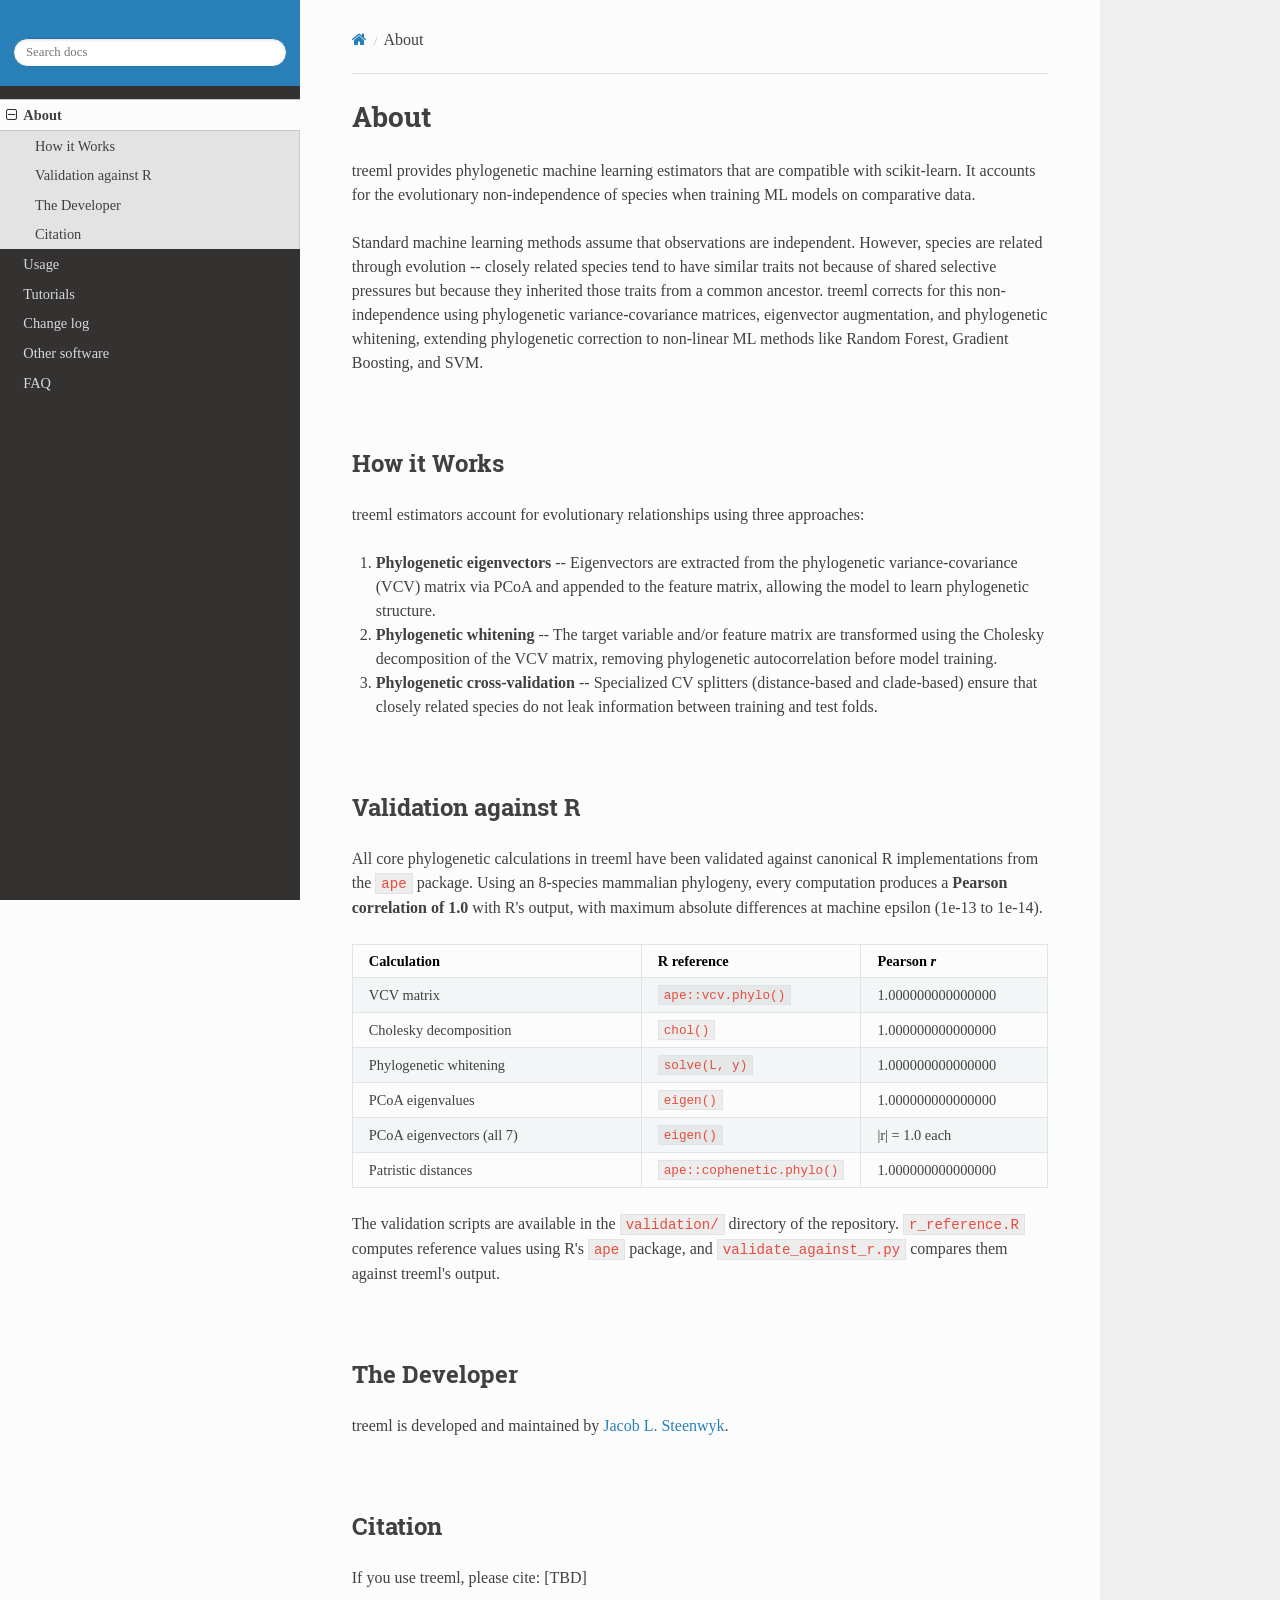
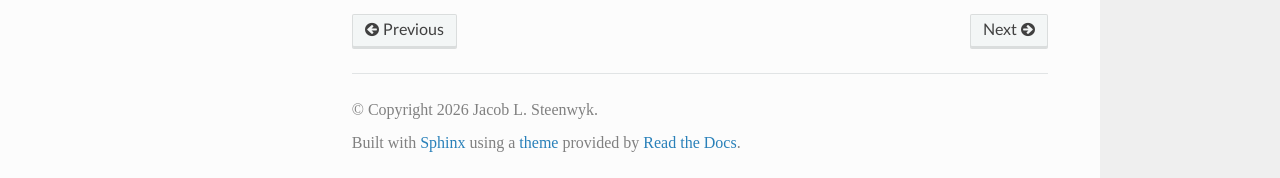
==== commit 17b77d49: "Deploying to gh-pages from @ JLSteenwyk/treeml@553e34d9e0dc977aa98ed4210f45bfffa3c98bf9 🚀" ====
--- a/about/index.html
+++ b/about/index.html
@@ -9,7 +9,7 @@
   <title>About &mdash; treeml  documentation</title>
       <link rel="stylesheet" type="text/css" href="../_static/pygments.css?v=b86133f3" />
       <link rel="stylesheet" type="text/css" href="../_static/css/theme.css?v=9edc463e" />
-      <link rel="stylesheet" type="text/css" href="../_static/custom.css?v=970f03b7" />
+      <link rel="stylesheet" type="text/css" href="../_static/custom.css?v=83f1d849" />
 
   
       <script src="../_static/jquery.js?v=5d32c60e"></script>
@@ -45,14 +45,17 @@
         </div><div class="wy-menu wy-menu-vertical" data-spy="affix" role="navigation" aria-label="Navigation menu">
               <ul class="current">
 <li class="toctree-l1 current"><a class="current reference internal" href="#">About</a><ul>
+<li class="toctree-l2"><a class="reference internal" href="#how-it-works">How it Works</a></li>
 <li class="toctree-l2"><a class="reference internal" href="#validation-against-r">Validation against R</a></li>
+<li class="toctree-l2"><a class="reference internal" href="#the-developer">The Developer</a></li>
 <li class="toctree-l2"><a class="reference internal" href="#citation">Citation</a></li>
 </ul>
 </li>
 <li class="toctree-l1"><a class="reference internal" href="../usage/index.html">Usage</a></li>
 <li class="toctree-l1"><a class="reference internal" href="../tutorials/index.html">Tutorials</a></li>
-<li class="toctree-l1"><a class="reference internal" href="../change_log/index.html">Change Log</a></li>
-<li class="toctree-l1"><a class="reference internal" href="../frequently_asked_questions/index.html">Frequently Asked Questions</a></li>
+<li class="toctree-l1"><a class="reference internal" href="../change_log/index.html">Change log</a></li>
+<li class="toctree-l1"><a class="reference internal" href="../other_software/index.html">Other software</a></li>
+<li class="toctree-l1"><a class="reference internal" href="../frequently_asked_questions/index.html">FAQ</a></li>
 </ul>
 
         </div>
@@ -79,10 +82,38 @@
            <div itemprop="articleBody">
              
   <section id="about">
-<h1>About<a class="headerlink" href="#about" title="Link to this heading"></a></h1>
+<span id="id1"></span><h1>About<a class="headerlink" href="#about" title="Link to this heading"></a></h1>
 <p>treeml provides phylogenetic machine learning estimators that are compatible with
 scikit-learn. It accounts for the evolutionary non-independence of species when
 training ML models on comparative data.</p>
+<p>Standard machine learning methods assume that observations are independent. However,
+species are related through evolution -- closely related species tend to have similar
+traits not because of shared selective pressures but because they inherited those traits
+from a common ancestor. treeml corrects for this non-independence using phylogenetic
+variance-covariance matrices, eigenvector augmentation, and phylogenetic whitening,
+extending phylogenetic correction to non-linear ML methods like Random Forest,
+Gradient Boosting, and SVM.</p>
+<div class="line-block">
+<div class="line"><br /></div>
+</div>
+<section id="how-it-works">
+<h2>How it Works<a class="headerlink" href="#how-it-works" title="Link to this heading"></a></h2>
+<p>treeml estimators account for evolutionary relationships using three approaches:</p>
+<ol class="arabic simple">
+<li><p><strong>Phylogenetic eigenvectors</strong> -- Eigenvectors are extracted from the phylogenetic
+variance-covariance (VCV) matrix via PCoA and appended to the feature matrix,
+allowing the model to learn phylogenetic structure.</p></li>
+<li><p><strong>Phylogenetic whitening</strong> -- The target variable and/or feature matrix are
+transformed using the Cholesky decomposition of the VCV matrix, removing
+phylogenetic autocorrelation before model training.</p></li>
+<li><p><strong>Phylogenetic cross-validation</strong> -- Specialized CV splitters (distance-based and
+clade-based) ensure that closely related species do not leak information between
+training and test folds.</p></li>
+</ol>
+<div class="line-block">
+<div class="line"><br /></div>
+</div>
+</section>
 <section id="validation-against-r">
 <h2>Validation against R<a class="headerlink" href="#validation-against-r" title="Link to this heading"></a></h2>
 <p>All core phylogenetic calculations in treeml have been validated against canonical
@@ -131,6 +162,16 @@
 <p>The validation scripts are available in the <code class="docutils literal notranslate"><span class="pre">validation/</span></code> directory of the
 repository. <code class="docutils literal notranslate"><span class="pre">r_reference.R</span></code> computes reference values using R's <code class="docutils literal notranslate"><span class="pre">ape</span></code> package,
 and <code class="docutils literal notranslate"><span class="pre">validate_against_r.py</span></code> compares them against treeml's output.</p>
+<div class="line-block">
+<div class="line"><br /></div>
+</div>
+</section>
+<section id="the-developer">
+<h2>The Developer<a class="headerlink" href="#the-developer" title="Link to this heading"></a></h2>
+<p>treeml is developed and maintained by <a class="reference external" href="https://jlsteenwyk.github.io/">Jacob L. Steenwyk</a>.</p>
+<div class="line-block">
+<div class="line"><br /></div>
+</div>
 </section>
 <section id="citation">
 <h2>Citation<a class="headerlink" href="#citation" title="Link to this heading"></a></h2>
--- a/_static/custom.css
+++ b/_static/custom.css
@@ -11,14 +11,100 @@
     margin-top: 25px;
 }
 
-pre {
-    background-color: #EEE;
-    color: #333;
-    padding: 1.25em 30px;
-}
-
-.highlight pre {
-    font-size: smaller;
+.field-name {
+    -moz-hyphens: manual;
+    -ms-hyphens: manual;
+    -webkit-hyphens: manual;
+    hyphens: manual;
+    width: 110px;
+}
+
+dd ul, dd table {
+    margin-bottom: 1.4em;
+}
+
+table.field-list th, table.field-list td {
+    padding-top: 1em;
+}
+
+table.field-list tbody tr:first-child th, table.field-list tbody tr:first-child td {
+    padding-top: 0;
+}
+
+code.docutils.literal {
+    background-color: rgba(0, 0, 0, 0.06);
+    padding: 2px 5px 1px 5px;
+    font-size: 0.88em;
+}
+
+code.xref.docutils.literal {
+    background-color: transparent;
+    padding: 0;
+    font-size: 0.9em;
+}
+
+a:hover, div.sphinxsidebar a:hover, a.reference:hover, a.reference.internal:hover code {
+    color: #0b81d5;
+    border-bottom: 1px solid #0b81d5;
+}
+
+a code.literal {
+    color: #c77c11;
+    border: none;
+}
+
+.highlight pre span {
+    line-height: 1.5em;
+}
+
+.field-body {
+    width: 100%;
+}
+
+.field-body cite {
+    font-style: normal;
+    font-weight: bold;
+}
+
+/* Hide theme's default logo section */
+.logo a {
+    display: none;
+}
+
+#logo {
+    width: 100%;
+}
+
+#logo a,
+#logo a:hover {
+    border-bottom: none;
+}
+
+#logo img {
+    margin: 0;
+    padding: 0;
+    padding-top: 20px;
+}
+
+#gh-buttons {
+    margin-top: 2em;
+    text-align: center;
+}
+
+#dev-warning {
+    background-color: #ffe;
+    border: 1px solid #ccc;
+    padding: 10px;
+    margin-bottom: 1em;
+ }
+
+div.warning {
+    background-color: #ffe;
+    border: 1px solid #ccc;
+}
+
+div.note, div.admonition {
+    background-color: inherit;
 }
 
 div.body h1,
@@ -26,8 +112,127 @@
 div.body h3,
 div.body h4,
 div.body h5,
-div.body h6 {
+div.body h6,
+div.sphinxsidebar h3 {
     font-family: Oxygen, 'goudy old style', serif;
     font-weight: bold;
     color: #444;
 }
+
+div.sphinxsidebar h3 {
+    margin: 1.5em 0 0 0;
+}
+
+div.sphinxsidebar h4 {
+    font-family: Oxygen, Garamond, Georgia, serif;
+}
+
+div.sphinxsidebarwrapper {
+    padding-top: 0;
+}
+
+div.admonition p.admonition-title {
+   display: block;
+   line-height: 1.4em;
+   font-family: Oxygen, Garamond, Georgia, serif;
+}
+
+pre {
+    background-color: #EEE;
+    color: #333;
+    padding: 1.25em 30px;
+}
+
+.highlight pre .p, .highlight pre .o {
+    color: #333;
+}
+
+dd .highlight pre, dd div.admonition {
+    margin-left: -29px;
+    padding-left: 29px;
+}
+
+.highlight pre {
+    font-size: smaller;
+}
+
+.highlight .nt {
+    color: #4B77BE;
+}
+
+.highlight .s2 {
+    color: #0b81d5;
+}
+
+li .highlight pre {
+    float: right;
+}
+
+div.admonition {
+    padding-bottom: 15px;
+}
+
+div input[type="text"] {
+    padding: 5px;
+    margin: 0 0 0.5em 0;
+    font-family: Oxygen, Garamond, Georgia, serif;
+}
+
+div input[type="submit"] {
+    font-size: 14px;
+    width: 72px;
+    height: 27px;
+    font-weight: 600;
+    font-family: Oxygen, Garamond, Georgia, serif;
+
+    border: 1px solid #d5d5d5;
+    border-radius: 3px;
+    padding: 0 10px;
+
+    color: #333;
+    background-color: #eee;
+    background-image: linear-gradient(to bottom,#fcfcfc,#eee);
+}
+
+div input[type="submit"]:hover {
+    background-color: #ddd;
+    background-image: linear-gradient(to bottom,#eee,#ddd);
+    border-color: #ccc;
+}
+
+div input[type="submit"]:active {
+    background-color: #dcdcdc;
+    background-image: none;
+    border-color: #b5b5b5;
+    box-shadow: inset 0 2px 4px rgba(0,0,0,.15);
+}
+
+div input[type="submit"]:focus {
+    outline: none;
+}
+
+input[type=text]:focus {
+    outline: 1px solid #999;
+}
+
+/* Togglable code blocks */
+.toggle .header {
+    clear: both;
+    cursor: pointer;
+    display: inline-block;
+    padding: 0.35em 1.2em;
+    border: 0.1em solid black;
+    border-radius: 0.125em;
+}
+
+.toggle .header:hover {
+    background: #eee;
+}
+
+.toggle .header:after {
+    content: " ▶";
+}
+
+.toggle .header.open:after {
+    content: " ▼";
+}
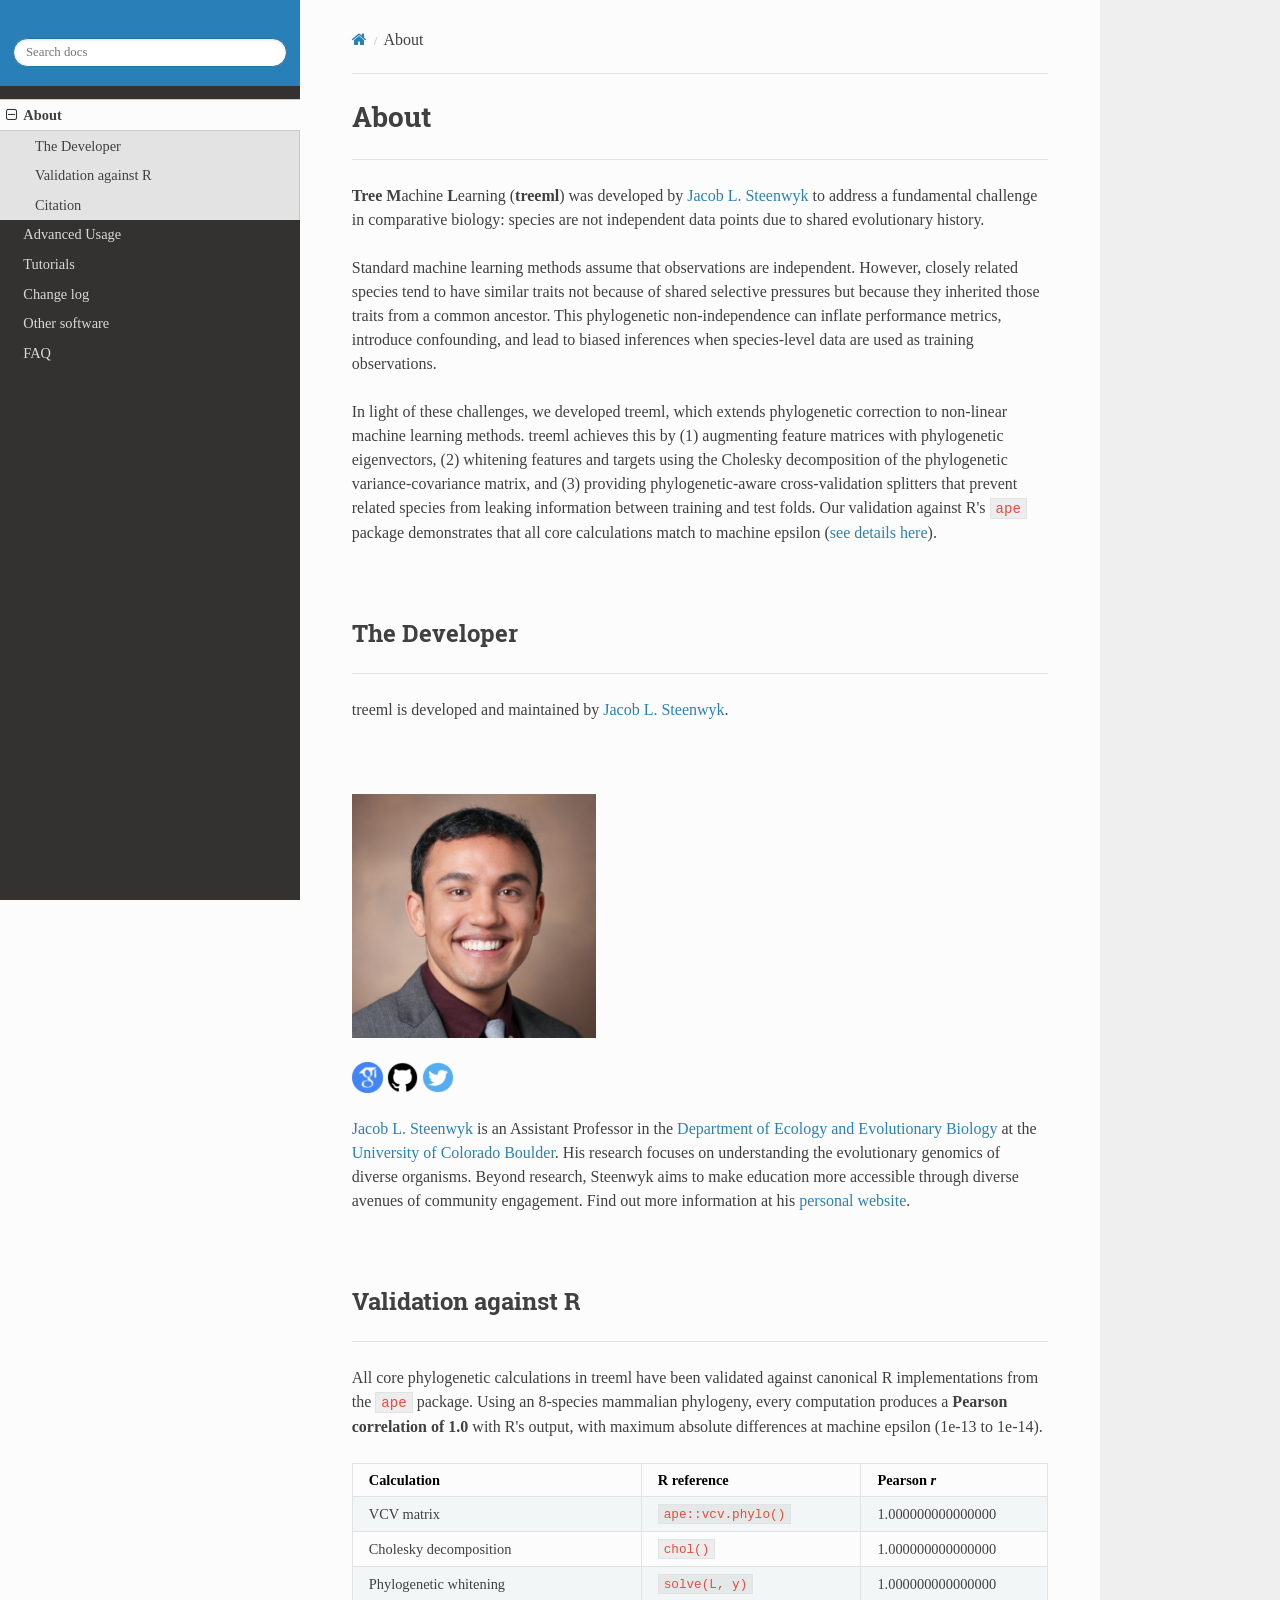
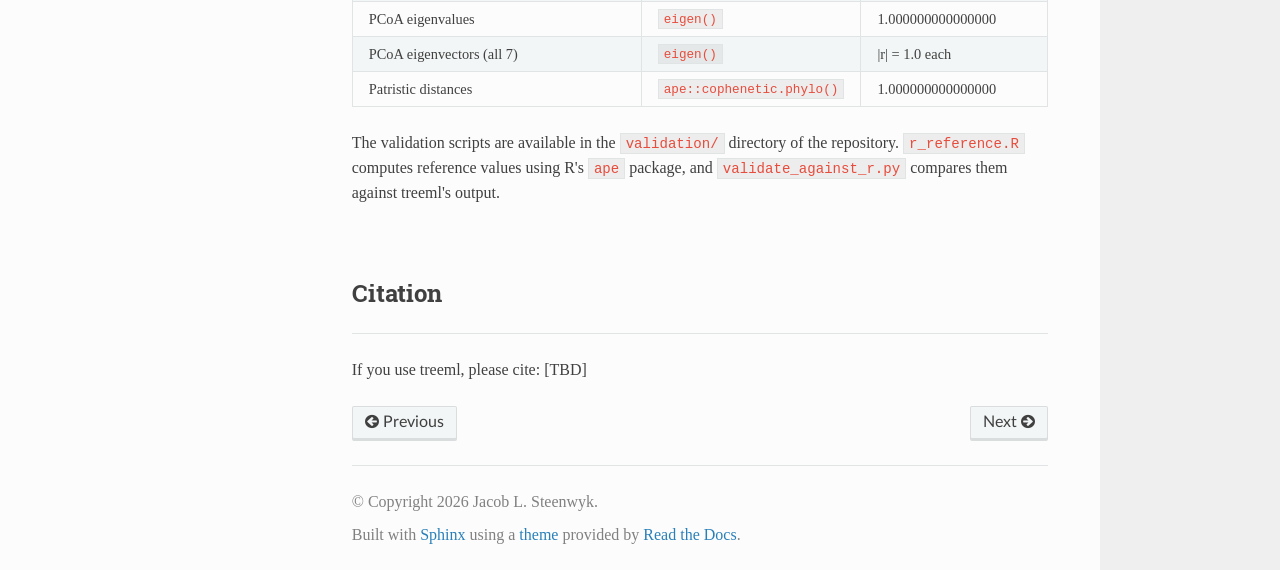
==== commit c3b650b4: "Deploying to gh-pages from @ JLSteenwyk/treeml@0cb59ff879b4df6a2427581fe95ab24b96e9c25f 🚀" ====
--- a/about/index.html
+++ b/about/index.html
@@ -20,7 +20,7 @@
     <script src="../_static/js/theme.js"></script>
     <link rel="index" title="Index" href="../genindex.html" />
     <link rel="search" title="Search" href="../search.html" />
-    <link rel="next" title="Usage" href="../usage/index.html" />
+    <link rel="next" title="Advanced Usage" href="../advanced/index.html" />
     <link rel="prev" title="treeml" href="../index.html" /> 
 </head>
 
@@ -45,13 +45,12 @@
         </div><div class="wy-menu wy-menu-vertical" data-spy="affix" role="navigation" aria-label="Navigation menu">
               <ul class="current">
 <li class="toctree-l1 current"><a class="current reference internal" href="#">About</a><ul>
-<li class="toctree-l2"><a class="reference internal" href="#how-it-works">How it Works</a></li>
+<li class="toctree-l2"><a class="reference internal" href="#the-developer">The Developer</a></li>
 <li class="toctree-l2"><a class="reference internal" href="#validation-against-r">Validation against R</a></li>
-<li class="toctree-l2"><a class="reference internal" href="#the-developer">The Developer</a></li>
 <li class="toctree-l2"><a class="reference internal" href="#citation">Citation</a></li>
 </ul>
 </li>
-<li class="toctree-l1"><a class="reference internal" href="../usage/index.html">Usage</a></li>
+<li class="toctree-l1"><a class="reference internal" href="../advanced/index.html">Advanced Usage</a></li>
 <li class="toctree-l1"><a class="reference internal" href="../tutorials/index.html">Tutorials</a></li>
 <li class="toctree-l1"><a class="reference internal" href="../change_log/index.html">Change log</a></li>
 <li class="toctree-l1"><a class="reference internal" href="../other_software/index.html">Other software</a></li>
@@ -82,40 +81,49 @@
            <div itemprop="articleBody">
              
   <section id="about">
-<span id="id1"></span><h1>About<a class="headerlink" href="#about" title="Link to this heading"></a></h1>
-<p>treeml provides phylogenetic machine learning estimators that are compatible with
-scikit-learn. It accounts for the evolutionary non-independence of species when
-training ML models on comparative data.</p>
-<p>Standard machine learning methods assume that observations are independent. However,
-species are related through evolution -- closely related species tend to have similar
-traits not because of shared selective pressures but because they inherited those traits
-from a common ancestor. treeml corrects for this non-independence using phylogenetic
-variance-covariance matrices, eigenvector augmentation, and phylogenetic whitening,
-extending phylogenetic correction to non-linear ML methods like Random Forest,
-Gradient Boosting, and SVM.</p>
-<div class="line-block">
-<div class="line"><br /></div>
-</div>
-<section id="how-it-works">
-<h2>How it Works<a class="headerlink" href="#how-it-works" title="Link to this heading"></a></h2>
-<p>treeml estimators account for evolutionary relationships using three approaches:</p>
-<ol class="arabic simple">
-<li><p><strong>Phylogenetic eigenvectors</strong> -- Eigenvectors are extracted from the phylogenetic
-variance-covariance (VCV) matrix via PCoA and appended to the feature matrix,
-allowing the model to learn phylogenetic structure.</p></li>
-<li><p><strong>Phylogenetic whitening</strong> -- The target variable and/or feature matrix are
-transformed using the Cholesky decomposition of the VCV matrix, removing
-phylogenetic autocorrelation before model training.</p></li>
-<li><p><strong>Phylogenetic cross-validation</strong> -- Specialized CV splitters (distance-based and
-clade-based) ensure that closely related species do not leak information between
-training and test folds.</p></li>
-</ol>
+<h1>About<a class="headerlink" href="#about" title="Link to this heading"></a></h1>
+<hr class="docutils" />
+<p><strong>Tree</strong> <strong>M</strong>achine <strong>L</strong>earning (<strong>treeml</strong>) was developed by
+<a class="reference external" href="https://jlsteenwyk.github.io/">Jacob L. Steenwyk</a> to address a fundamental challenge
+in comparative biology: species are not independent data points due to shared evolutionary history.</p>
+<p>Standard machine learning methods assume that observations are independent. However, closely related
+species tend to have similar traits not because of shared selective pressures but because they
+inherited those traits from a common ancestor. This phylogenetic non-independence can inflate
+performance metrics, introduce confounding, and lead to biased inferences when species-level data
+are used as training observations.</p>
+<p>In light of these challenges, we developed treeml, which extends phylogenetic correction to non-linear
+machine learning methods. treeml achieves this by (1) augmenting feature matrices with phylogenetic
+eigenvectors, (2) whitening features and targets using the Cholesky decomposition of the phylogenetic
+variance-covariance matrix, and (3) providing phylogenetic-aware cross-validation splitters that
+prevent related species from leaking information between training and test folds. Our validation
+against R's <code class="docutils literal notranslate"><span class="pre">ape</span></code> package demonstrates that all core calculations match to machine epsilon
+(<a class="reference internal" href="#validation"><span class="std std-ref">see details here</span></a>).</p>
+<div class="line-block">
+<div class="line"><br /></div>
+</div>
+<section id="the-developer">
+<h2>The Developer<a class="headerlink" href="#the-developer" title="Link to this heading"></a></h2>
+<hr class="docutils" />
+<p>treeml is developed and maintained by <a class="reference external" href="https://jlsteenwyk.github.io/">Jacob L. Steenwyk</a>.</p>
+<div class="line-block">
+<div class="line"><br /></div>
+</div>
+<p><a class="reference internal" href="../_images/Steenwyk.jpg"><img alt="JLSteenwyk" src="../_images/Steenwyk.jpg" style="width: 35%;" /></a></p>
+<p><a class="reference external" href="https://scholar.google.com/citations?user=VXV2j6gAAAAJ&amp;hl=en"><img alt="GoogleScholarSteenwyk" src="../_images/GoogleScholar.png" style="width: 4.5%;" /></a> <a class="reference external" href="https://github.com/JLSteenwyk"><img alt="GitHubSteenwyk" src="../_images/Github.png" style="width: 4.5%;" /></a> <a class="reference external" href="https://twitter.com/jlsteenwyk"><img alt="TwitterSteenwyk" src="../_images/Twitter.png" style="width: 4.5%;" /></a></p>
+<p><a class="reference external" href="https://jlsteenwyk.github.io/">Jacob L. Steenwyk</a> is an Assistant Professor in the
+<a class="reference external" href="https://www.colorado.edu/ebio/">Department of Ecology and Evolutionary Biology</a> at the
+<a class="reference external" href="https://www.colorado.edu/">University of Colorado Boulder</a>.
+His research focuses on understanding the evolutionary genomics of diverse organisms.
+Beyond research, Steenwyk aims to make education more accessible
+through diverse avenues of community engagement. Find out more information at his
+<a class="reference external" href="http://jlsteenwyk.github.io/">personal website</a>.</p>
 <div class="line-block">
 <div class="line"><br /></div>
 </div>
 </section>
 <section id="validation-against-r">
-<h2>Validation against R<a class="headerlink" href="#validation-against-r" title="Link to this heading"></a></h2>
+<span id="validation"></span><h2>Validation against R<a class="headerlink" href="#validation-against-r" title="Link to this heading"></a></h2>
+<hr class="docutils" />
 <p>All core phylogenetic calculations in treeml have been validated against canonical
 R implementations from the <code class="docutils literal notranslate"><span class="pre">ape</span></code> package. Using an 8-species mammalian phylogeny,
 every computation produces a <strong>Pearson correlation of 1.0</strong> with R's output, with
@@ -166,15 +174,9 @@
 <div class="line"><br /></div>
 </div>
 </section>
-<section id="the-developer">
-<h2>The Developer<a class="headerlink" href="#the-developer" title="Link to this heading"></a></h2>
-<p>treeml is developed and maintained by <a class="reference external" href="https://jlsteenwyk.github.io/">Jacob L. Steenwyk</a>.</p>
-<div class="line-block">
-<div class="line"><br /></div>
-</div>
-</section>
 <section id="citation">
 <h2>Citation<a class="headerlink" href="#citation" title="Link to this heading"></a></h2>
+<hr class="docutils" />
 <p>If you use treeml, please cite: [TBD]</p>
 </section>
 </section>
@@ -184,7 +186,7 @@
           </div>
           <footer><div class="rst-footer-buttons" role="navigation" aria-label="Footer">
         <a href="../index.html" class="btn btn-neutral float-left" title="treeml" accesskey="p" rel="prev"><span class="fa fa-arrow-circle-left" aria-hidden="true"></span> Previous</a>
-        <a href="../usage/index.html" class="btn btn-neutral float-right" title="Usage" accesskey="n" rel="next">Next <span class="fa fa-arrow-circle-right" aria-hidden="true"></span></a>
+        <a href="../advanced/index.html" class="btn btn-neutral float-right" title="Advanced Usage" accesskey="n" rel="next">Next <span class="fa fa-arrow-circle-right" aria-hidden="true"></span></a>
     </div>
 
   <hr/>
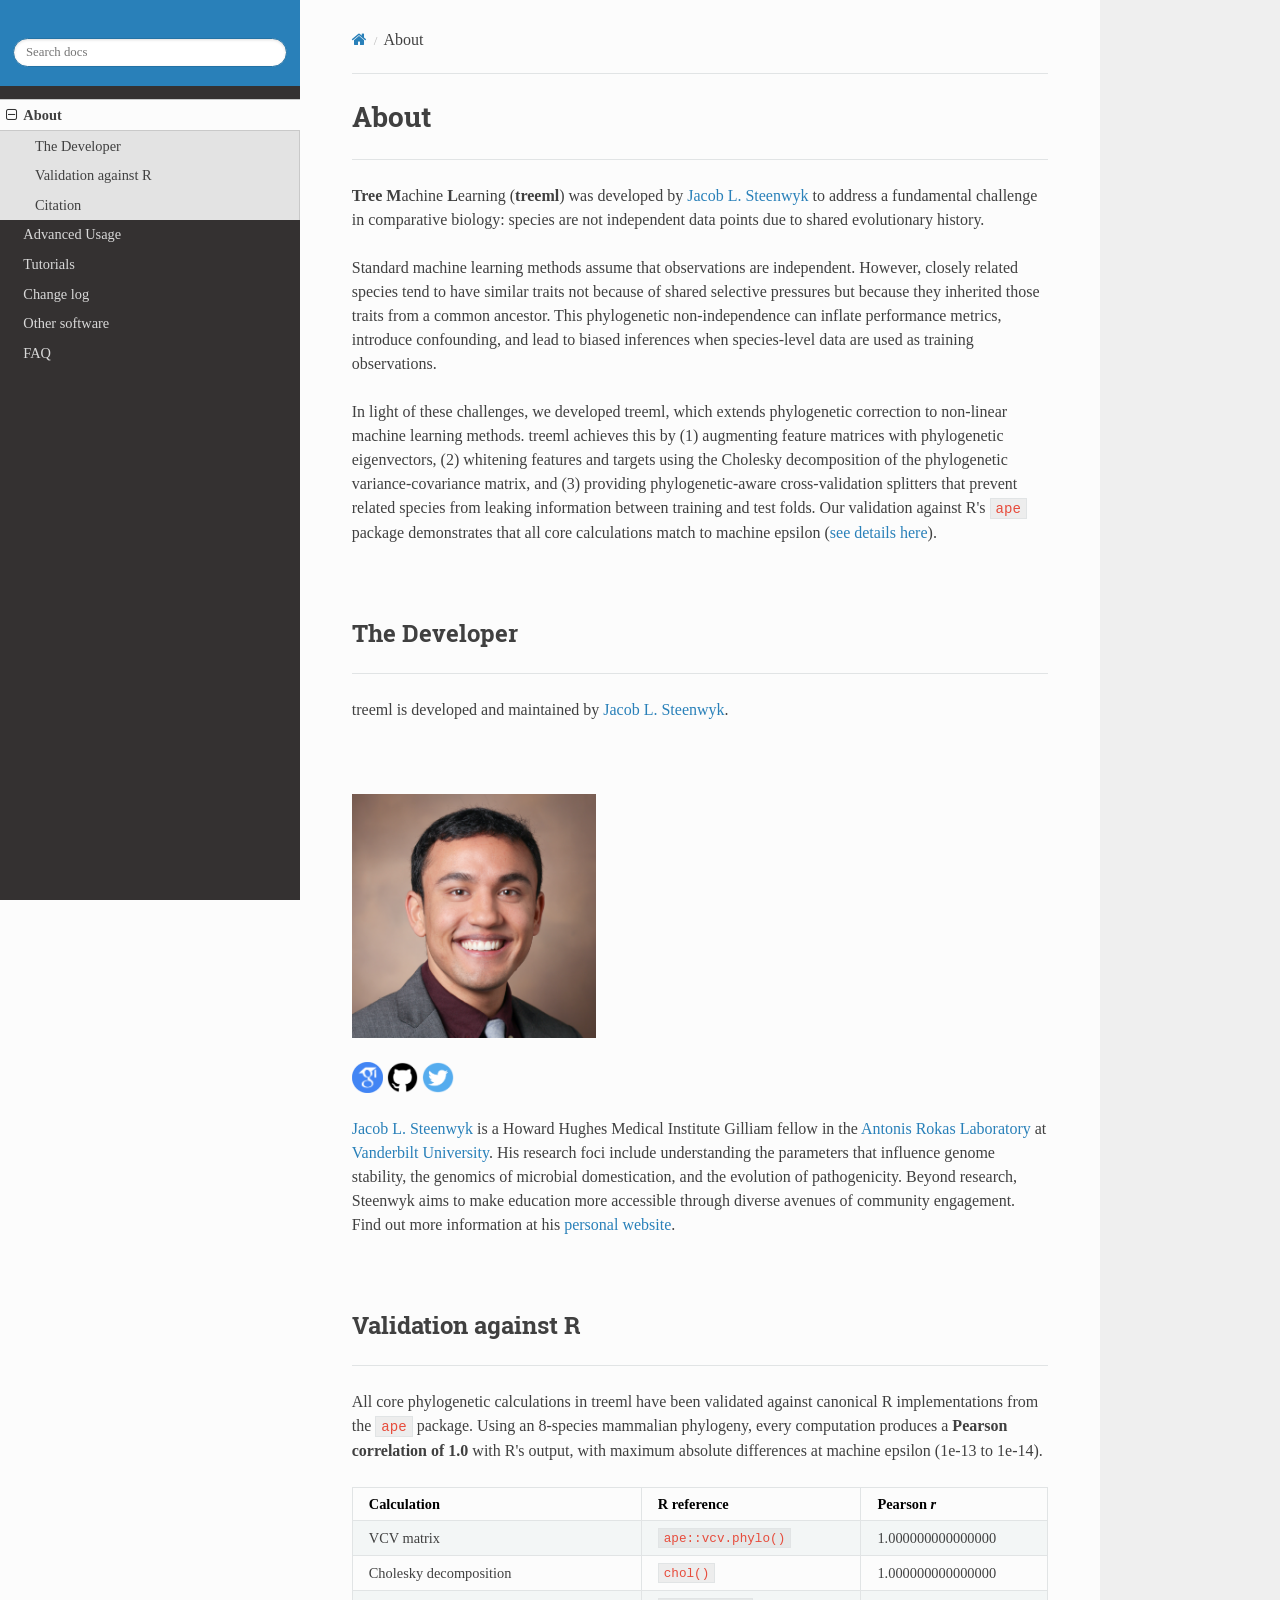
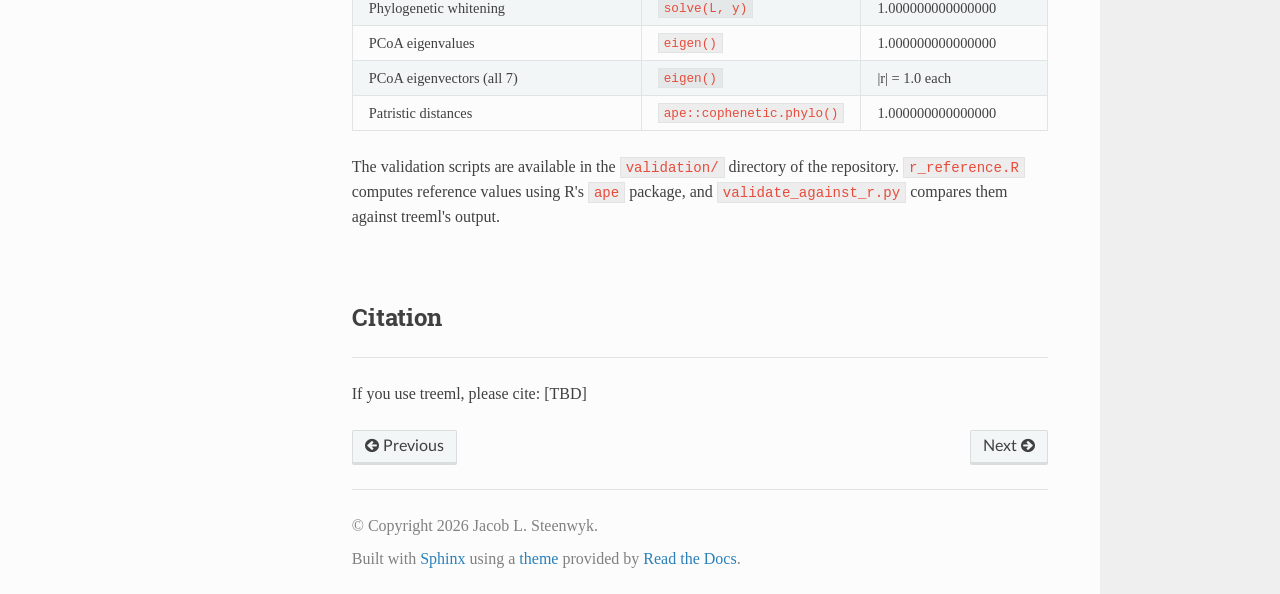
==== commit efd9e782: "Deploying to gh-pages from @ JLSteenwyk/treeml@03d418138dafb445115eb808f5e2190dc7800f9d 🚀" ====
--- a/about/index.html
+++ b/about/index.html
@@ -110,11 +110,11 @@
 </div>
 <p><a class="reference internal" href="../_images/Steenwyk.jpg"><img alt="JLSteenwyk" src="../_images/Steenwyk.jpg" style="width: 35%;" /></a></p>
 <p><a class="reference external" href="https://scholar.google.com/citations?user=VXV2j6gAAAAJ&amp;hl=en"><img alt="GoogleScholarSteenwyk" src="../_images/GoogleScholar.png" style="width: 4.5%;" /></a> <a class="reference external" href="https://github.com/JLSteenwyk"><img alt="GitHubSteenwyk" src="../_images/Github.png" style="width: 4.5%;" /></a> <a class="reference external" href="https://twitter.com/jlsteenwyk"><img alt="TwitterSteenwyk" src="../_images/Twitter.png" style="width: 4.5%;" /></a></p>
-<p><a class="reference external" href="https://jlsteenwyk.github.io/">Jacob L. Steenwyk</a> is an Assistant Professor in the
-<a class="reference external" href="https://www.colorado.edu/ebio/">Department of Ecology and Evolutionary Biology</a> at the
-<a class="reference external" href="https://www.colorado.edu/">University of Colorado Boulder</a>.
-His research focuses on understanding the evolutionary genomics of diverse organisms.
-Beyond research, Steenwyk aims to make education more accessible
+<p><a class="reference external" href="https://jlsteenwyk.github.io/">Jacob L. Steenwyk</a> is a Howard Hughes Medical Institute
+Gilliam fellow in the <a class="reference external" href="https://as.vanderbilt.edu/rokaslab/">Antonis Rokas Laboratory</a> at
+<a class="reference external" href="https://www.vanderbilt.edu/">Vanderbilt University</a>. His research foci include understanding
+the parameters that influence genome stability, the genomics of microbial domestication, and
+the evolution of pathogenicity. Beyond research, Steenwyk aims to make education more accessible
 through diverse avenues of community engagement. Find out more information at his
 <a class="reference external" href="http://jlsteenwyk.github.io/">personal website</a>.</p>
 <div class="line-block">
